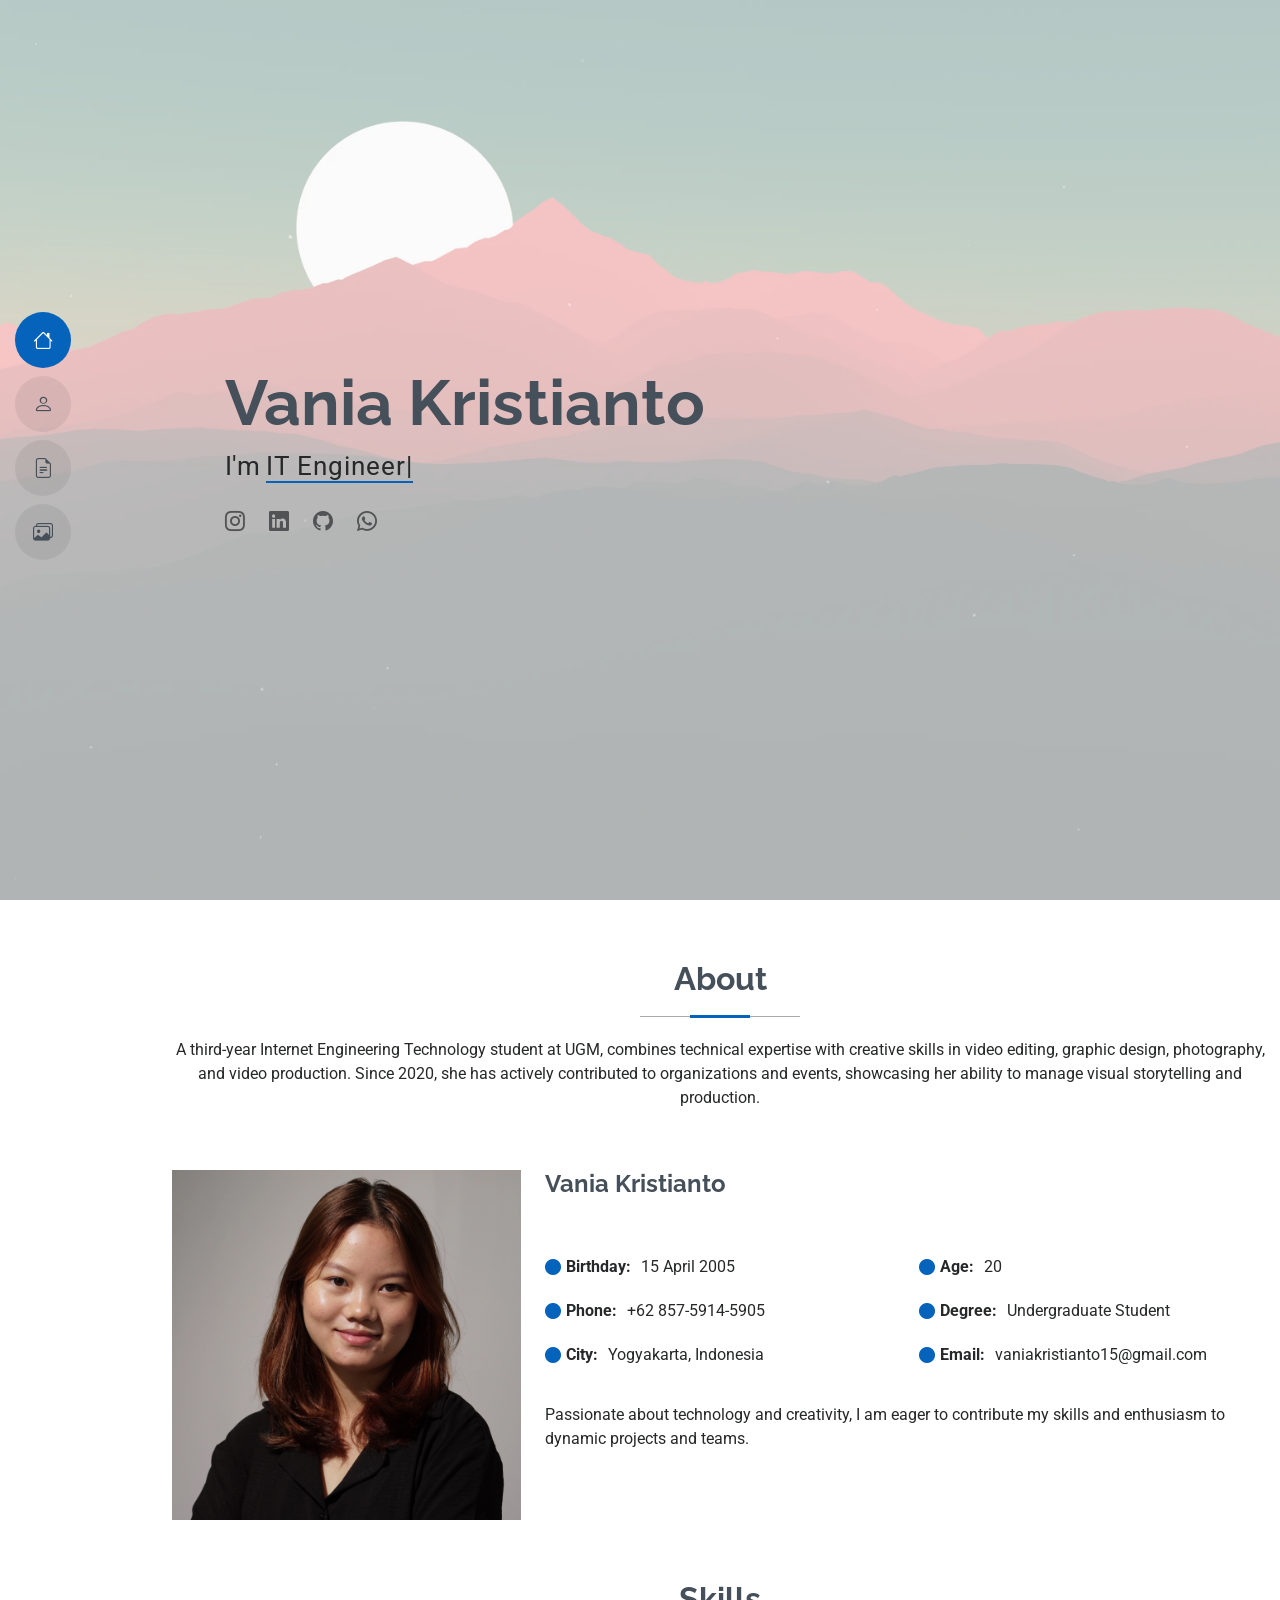
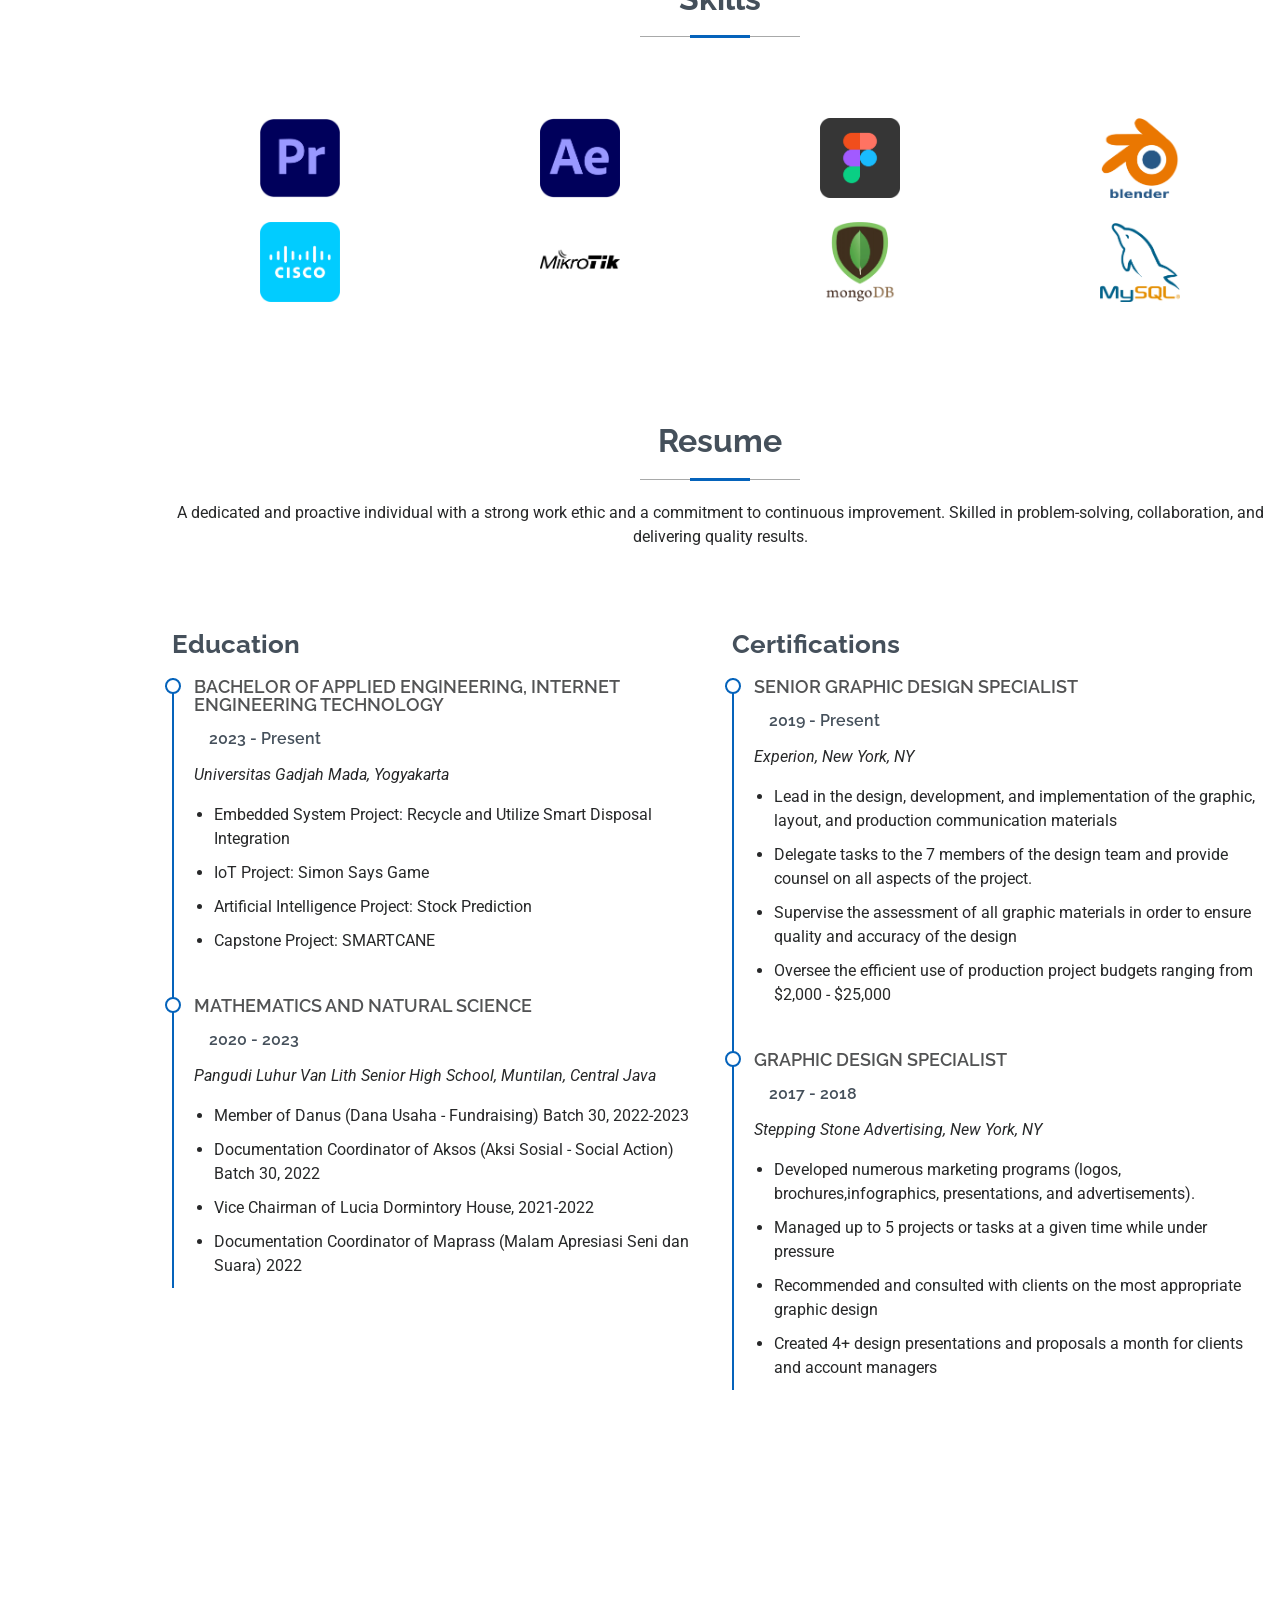
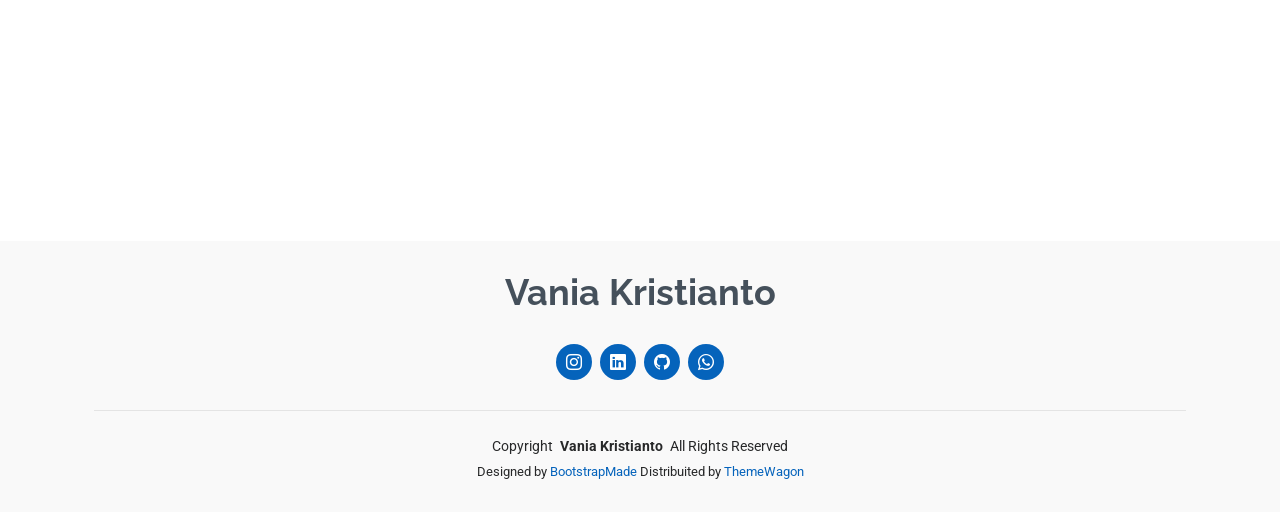
==== index.html @ f01c1a32 "Initialize commit" ====
<!DOCTYPE html>
<html lang="en">

<head>
  <meta charset="utf-8">
  <meta content="width=device-width, initial-scale=1.0" name="viewport">
  <title>Portfolio - Vania Kristianto</title>
  <meta content="" name="description">
  <meta content="" name="keywords">

  <!-- Favicons -->
  <link href="assets/img/favicon.png" rel="icon">
  <link href="assets/img/apple-touch-icon.png" rel="apple-touch-icon">

  <!-- Fonts -->
  <link href="https://fonts.googleapis.com" rel="preconnect">
  <link href="https://fonts.gstatic.com" rel="preconnect" crossorigin>
  <link href="https://fonts.googleapis.com/css2?family=Roboto:ital,wght@0,100;0,300;0,400;0,500;0,700;0,900;1,100;1,300;1,400;1,500;1,700;1,900&family=Poppins:ital,wght@0,100;0,200;0,300;0,400;0,500;0,600;0,700;0,800;0,900;1,100;1,200;1,300;1,400;1,500;1,600;1,700;1,800;1,900&family=Raleway:ital,wght@0,100;0,200;0,300;0,400;0,500;0,600;0,700;0,800;0,900;1,100;1,200;1,300;1,400;1,500;1,600;1,700;1,800;1,900&display=swap" rel="stylesheet">

  <!-- Vendor CSS Files -->
  <link href="assets/vendor/bootstrap/css/bootstrap.min.css" rel="stylesheet">
  <link href="assets/vendor/bootstrap-icons/bootstrap-icons.css" rel="stylesheet">
  <link href="assets/vendor/aos/aos.css" rel="stylesheet">
  <link href="assets/vendor/glightbox/css/glightbox.min.css" rel="stylesheet">
  <link href="assets/vendor/swiper/swiper-bundle.min.css" rel="stylesheet">

  <!-- Main CSS File -->
  <link href="assets/css/main.css" rel="stylesheet">

  <!-- =======================================================
  * Template Name: MyResume
  * Template URL: https://bootstrapmade.com/free-html-bootstrap-template-my-resume/
  * Updated: Jun 29 2024 with Bootstrap v5.3.3
  * Author: BootstrapMade.com
  * License: https://bootstrapmade.com/license/
  ======================================================== -->
</head>

<body class="index-page">

  <header id="header" class="header d-flex flex-column justify-content-center">

    <i class="header-toggle d-xl-none bi bi-list"></i>

    <nav id="navmenu" class="navmenu">
      <ul>
        <li><a href="#hero" class="active"><i class="bi bi-house navicon"></i><span>Home</span></a></li>
        <li><a href="#about"><i class="bi bi-person navicon"></i><span>About</span></a></li>
        <li><a href="#resume"><i class="bi bi-file-earmark-text navicon"></i><span>Resume</span></a></li>
        <li><a href="#portfolio"><i class="bi bi-images navicon"></i><span>Portfolio</span></a></li>
        <!-- <li><a href="#services"><i class="bi bi-hdd-stack navicon"></i><span>Services</span></a></li>
        <li><a href="#contact"><i class="bi bi-envelope navicon"></i><span>Contact</span></a></li> -->
      </ul>
    </nav>

  </header>

  <main class="main">

    <!-- Hero Section -->
    <section id="hero" class="hero section light-background">

      <img src="assets/img/bg.webp" alt="">

      <div class="container" data-aos="zoom-out">
        <div class="row justify-content-center">
          <div class="col-lg-9">
            <h2>Vania Kristianto</h2>
            <p>I'm <span class="typed" data-typed-items="IT Engineer, Undergraduate Student, Network Engineer, Video Editor">IT Engineer</span><span class="typed-cursor typed-cursor--blink" aria-hidden="true"></span></p>
            <div class="social-links">
              <!-- <a href="#"><i class="bi bi-twitter-x"></i></a>
              <a href="#"><i class="bi bi-facebook"></i></a> -->
              <a href="https://www.instagram.com/therevaniaa" target="_blank"><i class="bi bi-instagram"></i></a>
              <a href="https://www.linkedin.com/in/vaniakristianto" target="_blank"><i class="bi bi-linkedin"></i></a>
              <a href="https://github.com/vaniakristianto" target="_blank"><i class="bi bi-github"></i></a>
              <a href="https://wa.me/6285759145905" target="_blank"><i class="bi bi-whatsapp"></i></a>
            </div>
          </div>
        </div>
      </div>

    </section><!-- /Hero Section -->

    <!-- About Section -->
    <section id="about" class="about section">

      <!-- Section Title -->
      <div class="container section-title" data-aos="fade-up">
        <h2>About</h2>
        <p>A third-year Internet Engineering Technology student at UGM,
          combines technical expertise with creative skills in video editing, graphic design, photography, and video production. 
          Since 2020, she has actively contributed to organizations and events, 
          showcasing her ability to manage visual storytelling and production.</p>
      </div><!-- End Section Title -->

      <div class="container" data-aos="fade-up" data-aos-delay="100">

        <div class="row gy-4 justify-content-center">
          <div class="col-lg-4">
            <img src="assets/img/Vania Profile.webp" class="img-fluid" alt="">
          </div>
          <div class="col-lg-8 content">
            <h2>Vania Kristianto</h2>
            <p class="fst-italic py-3">
              
            </p>
            <div class="row">
              <div class="col-lg-6">
                <ul>
                  <li><i class="bi bi-circle-fill"></i> <strong>Birthday:</strong> <span>15 April 2005</span></li>
                  <!-- <li><i class="bi bi-circle-fill"></i> <strong>Website:</strong> <span>www.example.com</span></li> -->
                  <li><i class="bi bi-circle-fill"></i> <strong>Phone:</strong> <span>+62 857-5914-5905</span></li>
                  <li><i class="bi bi-circle-fill"></i> <strong>City:</strong> <span>Yogyakarta, Indonesia</span></li>
                </ul>
              </div>
              <div class="col-lg-6">
                <ul>
                  <li><i class="bi bi-circle-fill"></i> <strong>Age:</strong> <span>20</span></li>
                  <li><i class="bi bi-circle-fill"></i> <strong>Degree:</strong> <span>Undergraduate Student</span></li>
                  <li><i class="bi bi-circle-fill"></i> <strong>Email:</strong> <span>vaniakristianto15@gmail.com</span></li>
                  <!-- <li><i class="bi bi-circle-fill"></i> <strong>Freelance:</strong> <span>Available</span></li> -->
                </ul>
              </div>
            </div>
            <p class="py-3">
              Passionate about technology and creativity, I am eager to contribute my skills and enthusiasm to dynamic projects and teams.
            </p>
          </div>
        </div>

      </div>

    
    <!-- Skills Section -->
    <section id="skills" class="skills section">

      <!-- Section Title -->
      <div class="container section-title" data-aos="fade-up">
        <h2>Skills</h2>
        <p> </p>
      </div><!-- End Section Title -->

      <div class="container" data-aos="fade-up" data-aos-delay="100">
        <div class="row gy-4 justify-content-center">
          <div class="col-lg-3 col-md-4 col-sm-6 text-center">
            <img src="assets/img/skills/Premiere Pro.webp" alt="Adobe Premiere Pro" class="img-fluid skill-logo" style="max-width: 80px;">
          </div>
          <div class="col-lg-3 col-md-4 col-sm-6 text-center">
            <img src="assets/img/skills/After Effects.webp" alt="After Effects" class="img-fluid skill-logo" style="max-width: 80px;">
          </div>
          <div class="col-lg-3 col-md-4 col-sm-6 text-center">
            <img src="assets/img/skills/Figma.webp" alt="Figma" class="img-fluid skill-logo" style="max-width: 80px;">
          </div>
          <div class="col-lg-3 col-md-4 col-sm-6 text-center">
            <img src="assets/img/skills/Blender.webp" alt="Blender" class="img-fluid skill-logo" style="max-width: 80px;">
          </div>
          <div class="col-lg-3 col-md-4 col-sm-6 text-center">
            <img src="assets/img/skills/Cisco.webp" alt="Cisco Networking" class="img-fluid skill-logo" style="max-width: 80px;">
          </div>
          <div class="col-lg-3 col-md-4 col-sm-6 text-center">
            <img src="assets/img/skills/Mikrotik.webp" alt="MikroTik" class="img-fluid skill-logo" style="max-width: 80px;">
          </div>
          <div class="col-lg-3 col-md-4 col-sm-6 text-center">
            <img src="assets/img/skills/MongoDB.webp" alt="MongoDB" class="img-fluid skill-logo" style="max-width: 80px;">
          </div>
          <div class="col-lg-3 col-md-4 col-sm-6 text-center">
            <img src="assets/img/skills/MySQL.webp" alt="MySQL" class="img-fluid skill-logo" style="max-width: 80px;">
          </div>
      </div>

    </section><!-- /Skills Section -->



    <!-- Resume Section -->
    <section id="resume" class="resume section">

      <!-- Section Title -->
      <div class="container section-title" data-aos="fade-up">
        <h2>Resume</h2>
        <p>A dedicated and proactive individual with a strong work ethic and a commitment to continuous improvement. 
          Skilled in problem-solving, collaboration, and delivering quality results.</p>
      </div><!-- End Section Title -->

      <div class="container">

        <div class="row">

          <div class="col-lg-6" data-aos="fade-up" data-aos-delay="100">
            
            <h3 class="resume-title">Education</h3>
            <div class="resume-item">
              <h4>Bachelor of Applied Engineering, Internet Engineering Technology</h4>
              <h5>2023 - Present</h5>
              <p><em>Universitas Gadjah Mada, Yogyakarta</em></p>
              <ul>
                <li>Embedded System Project: Recycle and Utilize Smart Disposal Integration</li>
                <li>IoT Project: Simon Says Game</li>
                <li>Artificial Intelligence Project: Stock Prediction</li>
                <li>Capstone Project: SMARTCANE</li>
              </ul>
            </div><!-- Edn Resume Item -->

            <div class="resume-item">
              <h4>Mathematics and Natural Science</h4>
              <h5>2020 - 2023</h5>
              <p><em>Pangudi Luhur Van Lith Senior High School, Muntilan, Central Java</em></p>
              <ul>
                <li>Member of Danus (Dana Usaha - Fundraising) Batch 30, 2022-2023</li>
                <li>Documentation Coordinator of Aksos (Aksi Sosial - Social Action) Batch 30, 2022</li>
                <li>Vice Chairman of Lucia Dormintory House, 2021-2022</li>
                <li>Documentation Coordinator of Maprass (Malam Apresiasi Seni dan Suara) 2022</li>
              </ul>
            </div><!-- End Resume Item -->

          </div>

          <div class="col-lg-6" data-aos="fade-up" data-aos-delay="200">
            <h3 class="resume-title">Certifications</h3>
            <div class="resume-item">
              <h4>Senior graphic design specialist</h4>
              <h5>2019 - Present</h5>
              <p><em>Experion, New York, NY </em></p>
              <ul>
                <li>Lead in the design, development, and implementation of the graphic, layout, and production communication materials</li>
                <li>Delegate tasks to the 7 members of the design team and provide counsel on all aspects of the project. </li>
                <li>Supervise the assessment of all graphic materials in order to ensure quality and accuracy of the design</li>
                <li>Oversee the efficient use of production project budgets ranging from $2,000 - $25,000</li>
              </ul>
            </div><!-- Edn Resume Item -->

            <div class="resume-item">
              <h4>Graphic design specialist</h4>
              <h5>2017 - 2018</h5>
              <p><em>Stepping Stone Advertising, New York, NY</em></p>
              <ul>
                <li>Developed numerous marketing programs (logos, brochures,infographics, presentations, and advertisements).</li>
                <li>Managed up to 5 projects or tasks at a given time while under pressure</li>
                <li>Recommended and consulted with clients on the most appropriate graphic design</li>
                <li>Created 4+ design presentations and proposals a month for clients and account managers</li>
              </ul>
            </div><!-- Edn Resume Item -->

          </div>

        </div>

      </div>

    </section><!-- /Resume Section -->

    <!-- Portfolio Section -->
    <section id="portfolio" class="portfolio section">

      <!-- Section Title -->
      <div class="container section-title" data-aos="fade-up">
        <h2>Portfolio</h2>
        <p></p>
      </div><!-- End Section Title -->

      <div class="container">

        <div class="isotope-layout" data-default-filter="*" data-layout="masonry" data-sort="original-order">

          <ul class="portfolio-filters isotope-filters" data-aos="fade-up" data-aos-delay="100">
            <li data-filter="*" class="filter-active">All</li>
            <li data-filter=".filter-it">IT Project</li>
            <li data-filter=".filter-video">Video Editing</li>
            <li data-filter=".filter-motion">Motion Graphics</li>
          </ul><!-- End Portfolio Filters -->

          <div class="row gy-4 isotope-container" data-aos="fade-up" data-aos-delay="200">

            <div class="col-lg-4 col-md-6 portfolio-item isotope-item filter-it">
              <img src="assets/img/portfolio/it/Poster Sisnam Kelompok 3.webp" class="img-fluid" alt="">
              <div class="portfolio-info">
                <h4>Recycle and Utilize Smart Disposal Integration</h4>
                <p>Embedded System Project</p>
                <a href="assets/img/portfolio/Poster Sisnam Kelompok 3.webp" title="Recycle and Utilize Smart Disposal Integration" data-gallery="portfolio-gallery-it" class="glightbox preview-link"><i class="bi bi-zoom-in"></i></a>
                <a href="portfolio-details.html" title="More Details" class="details-link"><i class="bi bi-link-45deg"></i></a>
              </div>
            </div><!-- End Portfolio Item -->

            <div class="col-lg-4 col-md-6 portfolio-item isotope-item filter-video">
              <img src="assets/img/portfolio/video/Afmov Gelex.webp" class="img-fluid" alt="">
              <div class="portfolio-info">
                <h4>After Movie Gelex 2025</h4>
                <p>Documentary video, click link for full version</p>
                <a href="https://youtu.be/k367OiTVrsI"
                   class="glightbox preview-link"
                   data-gallery="portfolio-gallery-video"
                   data-glightbox="title: After Movie Gelex 2025">
                  <i class="bi bi-zoom-in"></i></a>
                <a href="https://youtu.be/k367OiTVrsI" target="_blank" title="Full version" class="details-link"><i class="bi bi-link-45deg"></i></a>
              </div>
            </div><!-- End Portfolio Item -->

            <div class="col-lg-4 col-md-6 portfolio-item isotope-item filter-motion">
              <img src="assets/img/portfolio/motion/Crew Netcomp.png" class="img-fluid" alt="">
              <div class="portfolio-info">
                <h4>Crew Release Netcomp 3.0</h4>
                <p>Motion Graphics</p>
                <a href="https://www.instagram.com/reel/DAkzebWyGf6/embed"
                   class="glightbox preview-link"
                   data-glightbox="type: external; width: 500px; height: 80vh;"
                   data-gallery="portfolio-gallery-motion"
                   title="Crew Release Netcomp 3.0">
                   <i class="bi bi-zoom-in"></i>
                </a>
                <a href="https://www.instagram.com/p/DAkzebWyGf6/?utm_source=ig_web_copy_link&igsh=MzRlODBiNWFlZA==" target="_blank" title="More Details" class="details-link"><i class="bi bi-link-45deg"></i></a>
              </div>
            </div><!-- End Portfolio Item -->

            <div class="col-lg-4 col-md-6 portfolio-item isotope-item filter-it">
              <img src="assets/img/portfolio/it/Poster IoT Kelompok 3.webp" class="img-fluid" alt="">
              <div class="portfolio-info">
                <h4>Simon Says Game</h4>
                <p>IoT Project</p>
                <a href="assets/img/portfolio/Poster IoT Kelompok 3.webp" title="Simon Says Game" data-gallery="portfolio-gallery-it" class="glightbox preview-link"><i class="bi bi-zoom-in"></i></a>
                <a href="portfolio-details.html" title="More Details" class="details-link"><i class="bi bi-link-45deg"></i></a>
              </div>
            </div><!-- End Portfolio Item -->

            <div class="col-lg-4 col-md-6 portfolio-item isotope-item filter-video">
              <img src="assets/img/portfolio/video/Afmov Misyu.webp" class="img-fluid" alt="">
              <div class="portfolio-info">
                <h4>After Movie Misa Syukur 2024</h4>
                <p>Documentary video, click link for full version</p>
                <a href="https://www.instagram.com/p/DDO5TxNskxI/embed"
                   title="After Movie Misa Syukur 2024"
                   data-glightbox="type: external; width: 500px; height: 90vh;"
                   data-gallery="portfolio-gallery-video"
                   class="glightbox preview-link">
                   <i class="bi bi-zoom-in"></i></a>
                <a href="https://www.instagram.com/reel/DDO5TxNskxI/?utm_source=ig_web_copy_link&igsh=MzRlODBiNWFlZA==" target="_blank" title="Full version" class="details-link"><i class="bi bi-link-45deg"></i></a>
              </div>
            </div><!-- End Portfolio Item -->

            <div class="col-lg-4 col-md-6 portfolio-item isotope-item filter-motion">
              <img src="assets/img/portfolio/motion/Crew GAMAVO.png" class="img-fluid" alt="">
              <div class="portfolio-info">
                <h4>Crew Release GAMAVO 2024</h4>
                <p>Motion Graphics</p>
                <a href="https://www.instagram.com/p/DB_TvZPTgJd/embed"
                   class="glightbox preview-link"
                   data-glightbox="type: external; width: 500px; height: 80vh;"
                   data-gallery="portfolio-gallery-motion"
                   title="Crew Release GAMAVO 2024">
                   <i class="bi bi-zoom-in"></i>
                </a>
                <a href="https://www.instagram.com/p/DB_TvZPTgJd/?utm_source=ig_web_copy_link&igsh=MzRlODBiNWFlZA==" target="_blank" title="More Details" class="details-link"><i class="bi bi-link-45deg"></i></a>
              </div>
            </div><!-- End Portfolio Item -->

            <div class="col-lg-4 col-md-6 portfolio-item isotope-item filter-it">
              <img src="assets/img/portfolio/it/StockPred 1.png" class="img-fluid" alt="">
              <div class="portfolio-info">
                <h4>Stock Prediction</h4>
                <p>Artificial Intelligence Project</p>
                <a href="assets/img/portfolio/it/StockPred 2.png" title="Stock Prediction" data-gallery="portfolio-gallery-it" class="glightbox preview-link"><i class="bi bi-zoom-in"></i></a>
                <a href="https://github.com/dihannahdi/finalproject_ai" title="More Details" class="details-link"><i class="bi bi-link-45deg"></i></a>
              </div>
            </div><!-- End Portfolio Item -->

            <div class="col-lg-4 col-md-6 portfolio-item isotope-item filter-video">
              <img src="assets/img/portfolio/video/Afmov GBC.webp" class="img-fluid" alt="">
              <div class="portfolio-info">
                <h4>After Movie GBC 2025</h4>
                <p>Documentary video</p>
                <a href="https://www.instagram.com/reel/DKvp21bgGjU/embed"
                   class="glightbox preview-link"
                   data-glightbox="type: external; width: 500px; height: 90vh;"
                   data-gallery="portfolio-gallery-video"
                   title="After Movie GBC 2025">
                   <i class="bi bi-zoom-in"></i>
                </a>
                <a href="https://www.instagram.com/reel/DKvp21bgGjU/" target="_blank" title="Full version" class="details-link"><i class="bi bi-link-45deg"></i></a>
              </div>
            </div><!-- End Portfolio Item -->

            <div class="col-lg-4 col-md-6 portfolio-item isotope-item filter-motion">
              <img src="assets/img/portfolio/motion/Logo Netcomp.webp" class="img-fluid" alt="">
              <div class="portfolio-info">
                <h4>Logo Release Netcomp 3.0</h4>
                <p>Motion Graphics</p>
                <a href="https://www.instagram.com/p/DAaKX1Iuz3T/embed"
                   class="glightbox preview-link"
                   data-glightbox="type: external; width: 500px; height: 90vh;"
                   data-gallery="portfolio-gallery-motion"
                   title="Logo Release Netcomp 3.0">
                   <i class="bi bi-zoom-in"></i>
                </a>
                <a href="https://www.instagram.com/p/DAaKX1Iuz3T/" target="_blank" title="More Details" class="details-link"><i class="bi bi-link-45deg"></i></a>
              </div>
            </div><!-- End Portfolio Item -->

            <div class="col-lg-4 col-md-6 portfolio-item isotope-item filter-it">
              <img src="assets/img/masonry-portfolio/masonry-portfolio-7.jpg" class="img-fluid" alt="">
              <div class="portfolio-info">
                <h4>SMARTCANE</h4>
                <p>Capstone Project</p>
                <a href="assets/img/masonry-portfolio/masonry-portfolio-7.jpg" title="SMARTCANE" data-gallery="portfolio-gallery-it" class="glightbox preview-link"><i class="bi bi-zoom-in"></i></a>
                <a href="portfolio-details.html" target="_blank" title="More Details" class="details-link"><i class="bi bi-link-45deg"></i></a>
              </div>
            </div><!-- End Portfolio Item -->

            <div class="col-lg-4 col-md-6 portfolio-item isotope-item filter-video">
              <img src="assets/img/portfolio/video/Afmov Permad.webp" class="img-fluid" alt="">
              <div class="portfolio-info">
                <h4>After Movie Permadani 2024</h4>
                <p>Documentary video, click link for full version</p>
                <a href="https://youtu.be/zQzFZHTlJn8"
                   class="glightbox preview-link"
                   data-gallery="portfolio-gallery-video"
                   data-glightbox="title: After Movie Permadani 2024">
                  <i class="bi bi-zoom-in"></i></a>
                <a href="https://youtu.be/zQzFZHTlJn8" target="_blank" title="Full version" class="details-link"><i class="bi bi-link-45deg"></i></a>
              </div>
            </div><!-- End Portfolio Item -->

            <div class="col-lg-4 col-md-6 portfolio-item isotope-item filter-motion">
              <img src="assets/img/portfolio/motion/Crew GBC.png" class="img-fluid" alt="">
              <div class="portfolio-info">
                <h4>Crew Release GBC 2025</h4>
                <p>Motion Graphics</p>
                <a href="https://www.instagram.com/p/DH_EoARTyBy/embed"
                   class="glightbox preview-link"
                   data-glightbox="type: external; width: 500px; height: 80vh;"
                   data-gallery="portfolio-gallery-motion"
                   title="Crew Release GBC 2025">
                   <i class="bi bi-zoom-in"></i>
                </a>
                <a href="https://www.instagram.com/p/DH_EoARTyBy/" target="_blank" title="More Details" class="details-link"><i class="bi bi-link-45deg"></i></a>
              </div>
            </div><!-- End Portfolio Item -->
            

          </div><!-- End Portfolio Container -->

        </div>

      </div>

    </section><!-- /Portfolio Section -->

    <!-- Services Section -->
    <section id="services" class="services section">

    <!-- Contact Section -->
    <section id="contact" class="contact section">

      <!-- Section Title -->
      <div class="container section-title" data-aos="fade-up">
        <h2>Contact</h2>
        <p>Please feel free to reach out to me by WhatsApp or Email.</p>
      </div><!-- End Section Title -->

      <div class="container" data-aos="fade" data-aos-delay="100">

        <div class="row">
          <div class="col-12 text-center" data-aos="fade-up" data-aos-delay="200">
            <a href="https://wa.me/6285759145905" target="_blank" class="btn btn-success d-inline-block">Chat me</a>
            <a href="mailto:vaniakristianto15@gmail.com" class="btn btn-primary d-inline-block ms-3">Email me</a>
          </div>
        </div>

      </div>

    </section><!-- /Contact Section -->

  </main>

  <footer id="footer" class="footer position-relative light-background">
    <div class="container">
      <h3 class="sitename">Vania Kristianto</h3>
      <p></p>
      <div class="social-links d-flex justify-content-center">
        <a href="https://www.instagram.com/therevaniaa" target="_blank"><i class="bi bi-instagram"></i></a>
        <a href="https://www.linkedin.com/in/vaniakristianto" target="_blank"><i class="bi bi-linkedin"></i></a>
        <a href="https://github.com/vaniakristianto" target="_blank"><i class="bi bi-github"></i></a>
        <a href="https://wa.me/6285759145905" target="_blank"><i class="bi bi-whatsapp"></i></a>
      </div>
      <div class="container">
        <div class="copyright">
          <span>Copyright</span> <strong class="px-1 sitename">Vania Kristianto</strong> <span>All Rights Reserved</span>
        </div>
        <div class="credits">
          <!-- All the links in the footer should remain intact. -->
          <!-- You can delete the links only if you've purchased the pro version. -->
          <!-- Licensing information: https://bootstrapmade.com/license/ -->
          <!-- Purchase the pro version with working PHP/AJAX contact form: [buy-url] -->
          Designed by <a href="https://bootstrapmade.com/">BootstrapMade</a> Distribuited by <a href="https://themewagon.com">ThemeWagon</a>
        </div>
      </div>
    </div>
  </footer>

  <!-- Scroll Top -->
  <a href="#" id="scroll-top" class="scroll-top d-flex align-items-center justify-content-center"><i class="bi bi-arrow-up-short"></i></a>

  <!-- Preloader -->
  <div id="preloader"></div>

  <!-- Vendor JS Files -->
  <script src="assets/vendor/bootstrap/js/bootstrap.bundle.min.js"></script>
  <script src="assets/vendor/php-email-form/validate.js"></script>
  <script src="assets/vendor/aos/aos.js"></script>
  <script src="assets/vendor/typed.js/typed.umd.js"></script>
  <script src="assets/vendor/purecounter/purecounter_vanilla.js"></script>
  <script src="assets/vendor/waypoints/noframework.waypoints.js"></script>
  <script src="assets/vendor/glightbox/js/glightbox.min.js"></script>
  <script src="assets/vendor/imagesloaded/imagesloaded.pkgd.min.js"></script>
  <script src="assets/vendor/isotope-layout/isotope.pkgd.min.js"></script>
  <script src="assets/vendor/swiper/swiper-bundle.min.js"></script>

  <!-- Main JS File -->
  <script src="assets/js/main.js"></script>

</body>

</html>
---- assets/css/main.css ----
/**
* Template Name: MyResume
* Template URL: https://bootstrapmade.com/free-html-bootstrap-template-my-resume/
* Updated: Jun 29 2024 with Bootstrap v5.3.3
* Author: BootstrapMade.com
* License: https://bootstrapmade.com/license/
*/

/*--------------------------------------------------------------
# Font & Color Variables
# Help: https://bootstrapmade.com/color-system/
--------------------------------------------------------------*/
/* Fonts */
:root {
  --default-font: "Roboto",  system-ui, -apple-system, "Segoe UI", Roboto, "Helvetica Neue", Arial, "Noto Sans", "Liberation Sans", sans-serif, "Apple Color Emoji", "Segoe UI Emoji", "Segoe UI Symbol", "Noto Color Emoji";
  --heading-font: "Raleway",  sans-serif;
  --nav-font: "Poppins",  sans-serif;
}

/* Global Colors - The following color variables are used throughout the website. Updating them here will change the color scheme of the entire website */
:root { 
  --background-color: #ffffff; /* Background color for the entire website, including individual sections */
  --default-color: #272829; /* Default color used for the majority of the text content across the entire website */
  --heading-color: #45505b; /* Color for headings, subheadings and title throughout the website */
  --accent-color: #0563bb; /* Accent color that represents your brand on the website. It's used for buttons, links, and other elements that need to stand out */
  --surface-color: #ffffff; /* The surface color is used as a background of boxed elements within sections, such as cards, icon boxes, or other elements that require a visual separation from the global background. */
  --contrast-color: #ffffff; /* Contrast color for text, ensuring readability against backgrounds of accent, heading, or default colors. */
}

/* Nav Menu Colors - The following color variables are used specifically for the navigation menu. They are separate from the global colors to allow for more customization options */
:root {
  --nav-color: #45505b;  /* The default color of the main navmenu links */
  --nav-hover-color: #0563bb; /* Applied to main navmenu links when they are hovered over or active */
  --nav-mobile-background-color: #ffffff; /* Used as the background color for mobile navigation menu */
  --nav-dropdown-background-color: #ffffff; /* Used as the background color for dropdown items that appear when hovering over primary navigation items */
  --nav-dropdown-color: #212529; /* Used for navigation links of the dropdown items in the navigation menu. */
  --nav-dropdown-hover-color: #0563bb; /* Similar to --nav-hover-color, this color is applied to dropdown navigation links when they are hovered over. */
}

/* Color Presets - These classes override global colors when applied to any section or element, providing reuse of the sam color scheme. */

.light-background {
  --background-color: #f9f9f9;
  --surface-color: #ffffff;
}

.dark-background {
  --background-color: #060606;
  --default-color: #ffffff;
  --heading-color: #ffffff;
  --surface-color: #252525;
  --contrast-color: #ffffff;
}

/* Smooth scroll */
:root {
  scroll-behavior: smooth;
}

/*--------------------------------------------------------------
# General Styling & Shared Classes
--------------------------------------------------------------*/
body {
  color: var(--default-color);
  background-color: var(--background-color);
  font-family: var(--default-font);
}

a {
  color: var(--accent-color);
  text-decoration: none;
  transition: 0.3s;
}

a:hover {
  color: color-mix(in srgb, var(--accent-color), transparent 25%);
  text-decoration: none;
}

h1,
h2,
h3,
h4,
h5,
h6 {
  color: var(--heading-color);
  font-family: var(--heading-font);
}

/* PHP Email Form Messages
------------------------------*/
.php-email-form .error-message {
  display: none;
  background: #df1529;
  color: #ffffff;
  text-align: left;
  padding: 15px;
  margin-bottom: 24px;
  font-weight: 600;
}

.php-email-form .sent-message {
  display: none;
  color: #ffffff;
  background: #059652;
  text-align: center;
  padding: 15px;
  margin-bottom: 24px;
  font-weight: 600;
}

.php-email-form .loading {
  display: none;
  background: var(--surface-color);
  text-align: center;
  padding: 15px;
  margin-bottom: 24px;
}

.php-email-form .loading:before {
  content: "";
  display: inline-block;
  border-radius: 50%;
  width: 24px;
  height: 24px;
  margin: 0 10px -6px 0;
  border: 3px solid var(--accent-color);
  border-top-color: var(--surface-color);
  animation: php-email-form-loading 1s linear infinite;
}

@keyframes php-email-form-loading {
  0% {
    transform: rotate(0deg);
  }

  100% {
    transform: rotate(360deg);
  }
}

/*--------------------------------------------------------------
# Global Header
--------------------------------------------------------------*/
.header {
  color: var(--default-color);
  position: fixed;
  top: 0;
  left: 0;
  bottom: 0;
  padding: 0 15px;
  transition: all ease-in-out 0.3s;
  overflow-y: auto;
  z-index: 997;
  min-width: 200px;
}

@media (max-width: 1199px) {
  .header {
    background-color: var(--background-color);
    border-right: 1px solid color-mix(in srgb, var(--default-color), transparent 90%);
    width: 300px;
    left: -100%;
  }
}

@media (min-width: 1200px) and (max-width: 1600px) {
  .header~main {
    margin-left: 160px;
  }

  .header~main .hero {
    margin-left: -160px;
    width: 100vw;
  }
}

.header.header-show {
  left: 0;
}

.header .header-toggle {
  color: var(--contrast-color);
  background-color: var(--accent-color);
  font-size: 22px;
  display: flex;
  align-items: center;
  justify-content: center;
  width: 40px;
  height: 40px;
  border-radius: 50%;
  cursor: pointer;
  position: fixed;
  top: 15px;
  right: 15px;
  z-index: 9999;
  transition: background-color 0.3s;
}

.header .header-toggle:hover {
  color: var(--contrast-color);
  background-color: color-mix(in srgb, var(--accent-color) 90%, white 15%);
}

/*--------------------------------------------------------------
# Navigation Menu
--------------------------------------------------------------*/
.navmenu {
  padding: 0;
  z-index: 9997;
}

.navmenu ul {
  list-style: none;
  padding: 0 0 20px 0;
  margin: 0;
  width: 140px;
}

.navmenu a,
.navmenu a:focus {
  color: var(--nav-color);
  font-family: var(--nav-font);
  display: flex;
  align-items: center;
  padding: 10px 18px;
  margin-bottom: 8px;
  font-size: 15px;
  border-radius: 50px;
  background: color-mix(in srgb, var(--default-color), transparent 92%);
  height: 56px;
  width: 100%;
  overflow: hidden;
  transition: 0.3s;
}

.navmenu a i,
.navmenu a:focus i {
  font-size: 20px;
}

.navmenu a span,
.navmenu a:focus span {
  padding: 0 5px 0 7px;
}

@media (min-width: 992px) {

  .navmenu a,
  .navmenu a:focus {
    max-width: 56px;
  }

  .navmenu a span,
  .navmenu a:focus span {
    display: none;
  }
}

.navmenu a:hover,
.navmenu .active,
.navmenu .active:focus,
.navmenu li:hover>a {
  color: var(--contrast-color);
  background: var(--nav-hover-color);
}

.navmenu a:hover,
.navmenu li:hover>a {
  max-width: 100%;
  color: var(--contrast-color);
}

.navmenu a:hover span,
.navmenu li:hover>a span {
  display: block;
}

/*--------------------------------------------------------------
# Global Footer
--------------------------------------------------------------*/
.footer {
  color: var(--default-color);
  background-color: var(--background-color);
  font-size: 14px;
  text-align: center;
  padding: 30px 0;
  position: relative;
}

.footer h3 {
  font-size: 36px;
  font-weight: 700;
  position: relative;
  padding: 0;
  margin: 0 0 15px 0;
}

.footer p {
  font-size: 15;
  font-style: italic;
  padding: 0;
  margin: 0 0 30px 0;
}

.footer .social-links {
  margin: 0 0 30px 0;
}

.footer .social-links a {
  font-size: 16px;
  display: flex;
  align-items: center;
  justify-content: center;
  background: var(--accent-color);
  color: var(--contrast-color);
  line-height: 1;
  margin: 0 4px;
  border-radius: 50%;
  text-align: center;
  width: 36px;
  height: 36px;
  transition: 0.3s;
}

.footer .social-links a:hover {
  background: color-mix(in srgb, var(--accent-color), transparent 20%);
  text-decoration: none;
}

.footer .copyright {
  padding-top: 25px;
  border-top: 1px solid color-mix(in srgb, var(--default-color), transparent 90%);
}

.footer .credits {
  font-size: 13px;
  padding-top: 5px;
}

/*--------------------------------------------------------------
# Preloader
--------------------------------------------------------------*/
#preloader {
  position: fixed;
  inset: 0;
  z-index: 999999;
  overflow: hidden;
  background: var(--background-color);
  transition: all 0.6s ease-out;
}

#preloader:before {
  content: "";
  position: fixed;
  top: calc(50% - 30px);
  left: calc(50% - 30px);
  border: 6px solid #ffffff;
  border-color: var(--accent-color) transparent var(--accent-color) transparent;
  border-radius: 50%;
  width: 60px;
  height: 60px;
  animation: animate-preloader 1.5s linear infinite;
}

@keyframes animate-preloader {
  0% {
    transform: rotate(0deg);
  }

  100% {
    transform: rotate(360deg);
  }
}

/*--------------------------------------------------------------
# Scroll Top Button
--------------------------------------------------------------*/
.scroll-top {
  position: fixed;
  visibility: hidden;
  opacity: 0;
  right: 15px;
  bottom: -15px;
  z-index: 99999;
  background-color: var(--accent-color);
  width: 44px;
  height: 44px;
  border-radius: 50px;
  transition: all 0.4s;
}

.scroll-top i {
  font-size: 24px;
  color: var(--contrast-color);
  line-height: 0;
}

.scroll-top:hover {
  background-color: color-mix(in srgb, var(--accent-color), transparent 20%);
  color: var(--contrast-color);
}

.scroll-top.active {
  visibility: visible;
  opacity: 1;
  bottom: 15px;
}

/*--------------------------------------------------------------
# Disable aos animation delay on mobile devices
--------------------------------------------------------------*/
@media screen and (max-width: 768px) {
  [data-aos-delay] {
    transition-delay: 0 !important;
  }
}

/*--------------------------------------------------------------
# Global Page Titles & Breadcrumbs
--------------------------------------------------------------*/
.page-title {
  --background-color: color-mix(in srgb, var(--default-color), transparent 96%);
  color: var(--default-color);
  background-color: var(--background-color);
  padding: 20px 0;
  position: relative;
}

.page-title h1 {
  font-size: 28px;
  font-weight: 700;
  margin: 0;
}

.page-title .breadcrumbs ol {
  display: flex;
  flex-wrap: wrap;
  list-style: none;
  padding: 0 0 10px 0;
  margin: 0;
  font-size: 14px;
  font-weight: 400;
}

.page-title .breadcrumbs ol li+li {
  padding-left: 10px;
}

.page-title .breadcrumbs ol li+li::before {
  content: "/";
  display: inline-block;
  padding-right: 10px;
  color: color-mix(in srgb, var(--default-color), transparent 70%);
}

/*--------------------------------------------------------------
# Global Sections
--------------------------------------------------------------*/
section,
.section {
  color: var(--default-color);
  background-color: var(--background-color);
  padding: 60px 0;
  overflow: clip;
}

/*--------------------------------------------------------------
# Global Section Titles
--------------------------------------------------------------*/
.section-title {
  text-align: center;
  padding-bottom: 60px;
  position: relative;
}

.section-title h2 {
  font-size: 32px;
  font-weight: 700;
  margin-bottom: 20px;
  padding-bottom: 20px;
  position: relative;
}

.section-title h2:before {
  content: "";
  position: absolute;
  display: block;
  width: 160px;
  height: 1px;
  background: color-mix(in srgb, var(--default-color), transparent 60%);
  left: 0;
  right: 0;
  bottom: 1px;
  margin: auto;
}

.section-title h2::after {
  content: "";
  position: absolute;
  display: block;
  width: 60px;
  height: 3px;
  background: var(--accent-color);
  left: 0;
  right: 0;
  bottom: 0;
  margin: auto;
}

.section-title p {
  margin-bottom: 0;
}

/*--------------------------------------------------------------
# Hero Section
--------------------------------------------------------------*/
.hero {
  width: 100%;
  min-height: 100vh;
  position: relative;
  padding: 80px 0;
  display: flex;
  align-items: center;
  justify-content: center;
}

.hero img {
  position: absolute;
  inset: 0;
  display: block;
  width: 100%;
  height: 100%;
  object-fit: cover;
  z-index: 1;
}

.hero:before {
  content: "";
  background: color-mix(in srgb, var(--background-color), transparent 30%);
  position: absolute;
  inset: 0;
  z-index: 2;
}

.hero .container {
  position: relative;
  z-index: 3;
}

.hero h2 {
  margin: 0;
  font-size: 64px;
  font-weight: 700;
}

.hero p {
  margin: 5px 0 0 0;
  font-size: 26px;
}

.hero p span {
  letter-spacing: 1px;
  border-bottom: 2px solid var(--accent-color);
}

.hero .social-links {
  margin-top: 25px;
}

.hero .social-links a {
  font-size: 20px;
  display: inline-block;
  color: color-mix(in srgb, var(--default-color), transparent 30%);
  line-height: 1;
  margin-right: 20px;
  transition: 0.3s;
}

.hero .social-links a:hover {
  color: var(--accent-color);
}

@media (max-width: 768px) {
  .hero h2 {
    font-size: 32px;
  }

  .hero p {
    font-size: 20px;
  }
}

/*--------------------------------------------------------------
# About Section
--------------------------------------------------------------*/
.about .content h2 {
  font-weight: 700;
  font-size: 24px;
}

.about .content ul {
  list-style: none;
  padding: 0;
}

.about .content ul li {
  margin-bottom: 20px;
  display: flex;
  align-items: center;
}

.about .content ul strong {
  margin-right: 10px;
}

.about .content ul i {
  font-size: 16px;
  margin-right: 5px;
  color: var(--accent-color);
  line-height: 0;
}

/*--------------------------------------------------------------
# Stats Section
--------------------------------------------------------------*/
.stats i {
  background-color: var(--accent-color);
  color: var(--contrast-color);
  width: 54px;
  height: 54px;
  font-size: 24px;
  border-radius: 50px;
  display: inline-flex;
  align-items: center;
  justify-content: center;
  position: relative;
  z-index: 1;
}

.stats .stats-item {
  margin-top: 10px;
  width: 100%;
  position: relative;
  text-align: center;
  z-index: 0;
}

.stats .stats-item span {
  font-size: 36px;
  display: block;
  font-weight: 700;
  color: color-mix(in srgb, var(--default-color), transparent 20%);
}

.stats .stats-item p {
  padding: 0;
  margin: 0;
  color: color-mix(in srgb, var(--default-color), transparent 50%);
  font-size: 16px;
}

/*--------------------------------------------------------------
# Skills Section
--------------------------------------------------------------*/
.skills .progress {
  height: 60px;
  display: block;
  background: none;
  border-radius: 0;
}

.skills .progress .skill {
  color: var(--heading-color);
  padding: 0;
  margin: 0 0 6px 0;
  text-transform: uppercase;
  display: block;
  font-weight: 600;
  font-family: var(--heading-font);
}

.skills .progress .skill .val {
  float: right;
  font-style: normal;
}

.skills .progress-bar-wrap {
  background: color-mix(in srgb, var(--default-color), transparent 90%);
  height: 10px;
}

.skills .progress-bar {
  width: 1px;
  height: 10px;
  transition: 0.9s;
  background-color: var(--accent-color);
}

/*--------------------------------------------------------------
# Resume Section
--------------------------------------------------------------*/
.resume .resume-title {
  color: var(--heading-color);
  font-size: 26px;
  font-weight: 700;
  margin-top: 20px;
  margin-bottom: 20px;
}

.resume .resume-item {
  padding: 0 0 20px 20px;
  margin-top: -2px;
  border-left: 2px solid var(--accent-color);
  position: relative;
}

.resume .resume-item h4 {
  line-height: 18px;
  font-size: 18px;
  font-weight: 600;
  text-transform: uppercase;
  color: color-mix(in srgb, var(--default-color), transparent 20%);
  margin-bottom: 10px;
}

.resume .resume-item h5 {
  font-size: 16px;
  padding: 5px 15px;
  display: inline-block;
  font-weight: 600;
  margin-bottom: 10px;
}

.resume .resume-item ul {
  padding-left: 20px;
}

.resume .resume-item ul li {
  padding-bottom: 10px;
}

.resume .resume-item:last-child {
  padding-bottom: 0;
}

.resume .resume-item::before {
  content: "";
  position: absolute;
  width: 16px;
  height: 16px;
  border-radius: 50px;
  left: -9px;
  top: 0;
  background: var(--background-color);
  border: 2px solid var(--accent-color);
}

/*--------------------------------------------------------------
# Portfolio Section
--------------------------------------------------------------*/
.portfolio .portfolio-filters {
  padding: 0;
  margin: 0 auto 20px auto;
  list-style: none;
  text-align: center;
}

.portfolio .portfolio-filters li {
  cursor: pointer;
  display: inline-block;
  padding: 8px 20px 10px 20px;
  margin: 0;
  font-size: 15px;
  font-weight: 500;
  line-height: 1;
  margin-bottom: 5px;
  border-radius: 50px;
  transition: all 0.3s ease-in-out;
  font-family: var(--heading-font);
}

.portfolio .portfolio-filters li:hover,
.portfolio .portfolio-filters li.filter-active {
  color: var(--contrast-color);
  background-color: var(--accent-color);
}

.portfolio .portfolio-filters li:first-child {
  margin-left: 0;
}

.portfolio .portfolio-filters li:last-child {
  margin-right: 0;
}

@media (max-width: 575px) {
  .portfolio .portfolio-filters li {
    font-size: 14px;
    margin: 0 0 10px 0;
  }
}

.portfolio .portfolio-item {
  position: relative;
  overflow: hidden;
}

.portfolio .portfolio-item .portfolio-info {
  opacity: 0;
  position: absolute;
  left: 12px;
  right: 12px;
  bottom: -100%;
  z-index: 3;
  transition: all ease-in-out 0.5s;
  background: color-mix(in srgb, var(--background-color), transparent 10%);
  padding: 15px;
}

.portfolio .portfolio-item .portfolio-info h4 {
  font-size: 18px;
  font-weight: 600;
  padding-right: 50px;
}

.portfolio .portfolio-item .portfolio-info p {
  color: color-mix(in srgb, var(--default-color), transparent 30%);
  font-size: 14px;
  margin-bottom: 0;
  padding-right: 50px;
}

.portfolio .portfolio-item .portfolio-info .preview-link,
.portfolio .portfolio-item .portfolio-info .details-link {
  position: absolute;
  right: 50px;
  font-size: 24px;
  top: calc(50% - 14px);
  color: color-mix(in srgb, var(--default-color), transparent 30%);
  transition: 0.3s;
  line-height: 0;
}

.portfolio .portfolio-item .portfolio-info .preview-link:hover,
.portfolio .portfolio-item .portfolio-info .details-link:hover {
  color: var(--accent-color);
}

.portfolio .portfolio-item .portfolio-info .details-link {
  right: 14px;
  font-size: 28px;
}

.portfolio .portfolio-item:hover .portfolio-info {
  opacity: 1;
  bottom: 0;
}

/*--------------------------------------------------------------
# Services Section
--------------------------------------------------------------*/
.services .service-item {
  background-color: var(--surface-color);
  box-shadow: 0px 5px 90px 0px rgba(0, 0, 0, 0.1);
  height: 100%;
  padding: 60px 30px;
  text-align: center;
  transition: 0.3s;
  border-radius: 5px;
}

.services .service-item .icon {
  margin: 0 auto;
  width: 100px;
  height: 100px;
  display: flex;
  align-items: center;
  justify-content: center;
  transition: ease-in-out 0.3s;
  position: relative;
}

.services .service-item .icon i {
  font-size: 36px;
  transition: 0.5s;
  position: relative;
}

.services .service-item .icon svg {
  position: absolute;
  top: 0;
  left: 0;
}

.services .service-item .icon svg path {
  transition: 0.5s;
  fill: color-mix(in srgb, var(--default-color), transparent 95%);
}

.services .service-item h3 {
  font-weight: 700;
  margin: 10px 0 15px 0;
  font-size: 22px;
}

.services .service-item p {
  line-height: 24px;
  font-size: 14px;
  margin-bottom: 0;
}

.services .service-item:hover {
  box-shadow: 0px 5px 35px 0px rgba(0, 0, 0, 0.1);
}

.services .service-item.item-cyan i {
  color: #0dcaf0;
}

.services .service-item.item-cyan:hover .icon i {
  color: #fff;
}

.services .service-item.item-cyan:hover .icon path {
  fill: #0dcaf0;
}

.services .service-item.item-orange i {
  color: #fd7e14;
}

.services .service-item.item-orange:hover .icon i {
  color: #fff;
}

.services .service-item.item-orange:hover .icon path {
  fill: #fd7e14;
}

.services .service-item.item-teal i {
  color: #20c997;
}

.services .service-item.item-teal:hover .icon i {
  color: #fff;
}

.services .service-item.item-teal:hover .icon path {
  fill: #20c997;
}

.services .service-item.item-red i {
  color: #df1529;
}

.services .service-item.item-red:hover .icon i {
  color: #fff;
}

.services .service-item.item-red:hover .icon path {
  fill: #df1529;
}

.services .service-item.item-indigo i {
  color: #6610f2;
}

.services .service-item.item-indigo:hover .icon i {
  color: #fff;
}

.services .service-item.item-indigo:hover .icon path {
  fill: #6610f2;
}

.services .service-item.item-pink i {
  color: #f3268c;
}

.services .service-item.item-pink:hover .icon i {
  color: #fff;
}

.services .service-item.item-pink:hover .icon path {
  fill: #f3268c;
}

/*--------------------------------------------------------------
# Testimonials Section
--------------------------------------------------------------*/
.testimonials .testimonials-carousel,
.testimonials .testimonials-slider {
  overflow: hidden;
}

.testimonials .testimonial-item .testimonial-content {
  border-left: 3px solid var(--accent-color);
  padding-left: 30px;
}

.testimonials .testimonial-item .testimonial-img {
  border-radius: 50%;
  border: 4px solid var(--background-color);
  margin: 0 auto;
}

.testimonials .testimonial-item h3 {
  font-size: 20px;
  font-weight: bold;
  margin: 10px 0 5px 0;
}

.testimonials .testimonial-item h4 {
  font-size: 14px;
  color: color-mix(in srgb, var(--default-color), transparent 40%);
  margin: 0 0 10px 0;
}

.testimonials .testimonial-item .stars i {
  color: #ffc107;
  margin: 0 1px;
}

.testimonials .testimonial-item .quote-icon-left,
.testimonials .testimonial-item .quote-icon-right {
  color: color-mix(in srgb, var(--accent-color), transparent 50%);
  font-size: 26px;
  line-height: 0;
}

.testimonials .testimonial-item .quote-icon-left {
  display: inline-block;
  left: -5px;
  position: relative;
}

.testimonials .testimonial-item .quote-icon-right {
  display: inline-block;
  right: -5px;
  position: relative;
  top: 10px;
  transform: scale(-1, -1);
}

.testimonials .testimonial-item p {
  font-style: italic;
}

.testimonials .swiper-wrapper {
  height: auto;
}

.testimonials .swiper-pagination {
  margin-top: 30px;
  position: relative;
}

.testimonials .swiper-pagination .swiper-pagination-bullet {
  width: 12px;
  height: 12px;
  background-color: color-mix(in srgb, var(--default-color), transparent 85%);
  opacity: 1;
}

.testimonials .swiper-pagination .swiper-pagination-bullet-active {
  background-color: var(--accent-color);
}

/*--------------------------------------------------------------
# Contact Section
--------------------------------------------------------------*/
.contact .info-item+.info-item {
  margin-top: 40px;
}

.contact .info-item i {
  color: var(--accent-color);
  background: color-mix(in srgb, var(--accent-color), transparent 92%);
  font-size: 20px;
  width: 44px;
  height: 44px;
  display: flex;
  justify-content: center;
  align-items: center;
  border-radius: 50px;
  transition: all 0.3s ease-in-out;
  margin-right: 15px;
}

.contact .info-item h3 {
  padding: 0;
  font-size: 18px;
  font-weight: 700;
  margin-bottom: 5px;
}

.contact .info-item p {
  padding: 0;
  margin-bottom: 0;
  font-size: 14px;
}

.contact .info-item:hover i {
  background: var(--accent-color);
  color: var(--contrast-color);
}

.contact .php-email-form {
  height: 100%;
}

.contact .php-email-form input[type=text],
.contact .php-email-form input[type=email],
.contact .php-email-form textarea {
  font-size: 14px;
  padding: 10px 15px;
  box-shadow: none;
  border-radius: 0;
  color: var(--default-color);
  background-color: color-mix(in srgb, var(--background-color), transparent 50%);
  border-color: color-mix(in srgb, var(--default-color), transparent 80%);
}

.contact .php-email-form input[type=text]:focus,
.contact .php-email-form input[type=email]:focus,
.contact .php-email-form textarea:focus {
  border-color: var(--accent-color);
}

.contact .php-email-form input[type=text]::placeholder,
.contact .php-email-form input[type=email]::placeholder,
.contact .php-email-form textarea::placeholder {
  color: color-mix(in srgb, var(--default-color), transparent 70%);
}

.contact .php-email-form button[type=submit] {
  color: var(--contrast-color);
  background: var(--accent-color);
  border: 0;
  padding: 10px 30px;
  transition: 0.4s;
  border-radius: 50px;
}

.contact .php-email-form button[type=submit]:hover {
  background: color-mix(in srgb, var(--accent-color), transparent 25%);
}

/*--------------------------------------------------------------
# Portfolio Details Section
--------------------------------------------------------------*/
.portfolio-details .portfolio-details-slider img {
  width: 100%;
}

.portfolio-details .swiper-wrapper {
  height: auto;
}

.portfolio-details .swiper-button-prev,
.portfolio-details .swiper-button-next {
  width: 48px;
  height: 48px;
}

.portfolio-details .swiper-button-prev:after,
.portfolio-details .swiper-button-next:after {
  color: rgba(255, 255, 255, 0.8);
  background-color: rgba(0, 0, 0, 0.15);
  font-size: 24px;
  border-radius: 50%;
  width: 48px;
  height: 48px;
  display: flex;
  align-items: center;
  justify-content: center;
  transition: 0.3s;
}

.portfolio-details .swiper-button-prev:hover:after,
.portfolio-details .swiper-button-next:hover:after {
  background-color: rgba(0, 0, 0, 0.3);
}

@media (max-width: 575px) {

  .portfolio-details .swiper-button-prev,
  .portfolio-details .swiper-button-next {
    display: none;
  }
}

.portfolio-details .swiper-pagination {
  margin-top: 20px;
  position: relative;
}

.portfolio-details .swiper-pagination .swiper-pagination-bullet {
  width: 10px;
  height: 10px;
  background-color: color-mix(in srgb, var(--default-color), transparent 85%);
  opacity: 1;
}

.portfolio-details .swiper-pagination .swiper-pagination-bullet-active {
  background-color: var(--accent-color);
}

.portfolio-details .portfolio-info h3 {
  font-size: 22px;
  font-weight: 700;
  margin-bottom: 20px;
  padding-bottom: 20px;
  position: relative;
}

.portfolio-details .portfolio-info h3:after {
  content: "";
  position: absolute;
  display: block;
  width: 50px;
  height: 3px;
  background: var(--accent-color);
  left: 0;
  bottom: 0;
}

.portfolio-details .portfolio-info ul {
  list-style: none;
  padding: 0;
  font-size: 15px;
}

.portfolio-details .portfolio-info ul li {
  display: flex;
  flex-direction: column;
  padding-bottom: 15px;
}

.portfolio-details .portfolio-info ul strong {
  text-transform: uppercase;
  font-weight: 400;
  color: color-mix(in srgb, var(--default-color), transparent 50%);
  font-size: 14px;
}

.portfolio-details .portfolio-info .btn-visit {
  padding: 8px 40px;
  background: var(--accent-color);
  color: var(--contrast-color);
  border-radius: 50px;
  transition: 0.3s;
}

.portfolio-details .portfolio-info .btn-visit:hover {
  background: color-mix(in srgb, var(--accent-color), transparent 20%);
}

.portfolio-details .portfolio-description h2 {
  font-size: 26px;
  font-weight: 700;
  margin-bottom: 20px;
}

.portfolio-details .portfolio-description p {
  padding: 0;
}

.portfolio-details .portfolio-description .testimonial-item {
  padding: 30px 30px 0 30px;
  position: relative;
  background: color-mix(in srgb, var(--default-color), transparent 97%);
  margin-bottom: 50px;
}

.portfolio-details .portfolio-description .testimonial-item .testimonial-img {
  width: 90px;
  border-radius: 50px;
  border: 6px solid var(--background-color);
  float: left;
  margin: 0 10px 0 0;
}

.portfolio-details .portfolio-description .testimonial-item h3 {
  font-size: 18px;
  font-weight: bold;
  margin: 15px 0 5px 0;
  padding-top: 20px;
}

.portfolio-details .portfolio-description .testimonial-item h4 {
  font-size: 14px;
  color: #6c757d;
  margin: 0;
}

.portfolio-details .portfolio-description .testimonial-item .quote-icon-left,
.portfolio-details .portfolio-description .testimonial-item .quote-icon-right {
  color: color-mix(in srgb, var(--accent-color), transparent 50%);
  font-size: 26px;
  line-height: 0;
}

.portfolio-details .portfolio-description .testimonial-item .quote-icon-left {
  display: inline-block;
  left: -5px;
  position: relative;
}

.portfolio-details .portfolio-description .testimonial-item .quote-icon-right {
  display: inline-block;
  right: -5px;
  position: relative;
  top: 10px;
  transform: scale(-1, -1);
}

.portfolio-details .portfolio-description .testimonial-item p {
  font-style: italic;
  margin: 0 0 15px 0 0 0;
  padding: 0;
}

/*--------------------------------------------------------------
# Service Details Section
--------------------------------------------------------------*/
.service-details .service-box {
  padding: 20px;
  box-shadow: 0px 2px 20px rgba(0, 0, 0, 0.1);
}

.service-details .service-box+.service-box {
  margin-top: 30px;
}

.service-details .service-box h4 {
  font-size: 20px;
  font-weight: 700;
  border-bottom: 2px solid color-mix(in srgb, var(--default-color), transparent 92%);
  padding-bottom: 15px;
  margin-bottom: 15px;
}

.service-details .services-list a {
  color: color-mix(in srgb, var(--default-color), transparent 20%);
  background-color: color-mix(in srgb, var(--default-color), transparent 96%);
  display: flex;
  align-items: center;
  padding: 12px 15px;
  margin-top: 15px;
  transition: 0.3s;
}

.service-details .services-list a:first-child {
  margin-top: 0;
}

.service-details .services-list a i {
  font-size: 16px;
  margin-right: 8px;
  color: var(--accent-color);
}

.service-details .services-list a.active {
  color: var(--contrast-color);
  background-color: var(--accent-color);
}

.service-details .services-list a.active i {
  color: var(--contrast-color);
}

.service-details .services-list a:hover {
  background-color: color-mix(in srgb, var(--accent-color), transparent 95%);
  color: var(--accent-color);
}

.service-details .download-catalog a {
  color: var(--default-color);
  display: flex;
  align-items: center;
  padding: 10px 0;
  transition: 0.3s;
  border-top: 1px solid color-mix(in srgb, var(--default-color), transparent 90%);
}

.service-details .download-catalog a:first-child {
  border-top: 0;
  padding-top: 0;
}

.service-details .download-catalog a:last-child {
  padding-bottom: 0;
}

.service-details .download-catalog a i {
  font-size: 24px;
  margin-right: 8px;
  color: var(--accent-color);
}

.service-details .download-catalog a:hover {
  color: var(--accent-color);
}

.service-details .help-box {
  background-color: var(--accent-color);
  color: var(--contrast-color);
  margin-top: 30px;
  padding: 30px 15px;
}

.service-details .help-box .help-icon {
  font-size: 48px;
}

.service-details .help-box h4,
.service-details .help-box a {
  color: var(--contrast-color);
}

.service-details .services-img {
  margin-bottom: 20px;
}

.service-details h3 {
  font-size: 26px;
  font-weight: 700;
}

.service-details p {
  font-size: 15px;
}

.service-details ul {
  list-style: none;
  padding: 0;
  font-size: 15px;
}

.service-details ul li {
  padding: 5px 0;
  display: flex;
  align-items: center;
}

.service-details ul i {
  font-size: 20px;
  margin-right: 8px;
  color: var(--accent-color);
}

/*--------------------------------------------------------------
# Starter Section Section
--------------------------------------------------------------*/
.starter-section {
  /* Add your styles here */
}

/* Custom styles for skill logos */
.skill-logo {
  transition: transform 0.3s ease;
}

.skill-logo:hover {
  transform: scale(1.1);
}








/* Membuat container external (iframe) lebih rapi */
.gslide-external {
  display: flex;
  align-items: center;
  justify-content: center;
  background: transparent !important;
}

/* Memastikan iframe Instagram tidak memiliki border aneh */
.gslide-external iframe {
  border-radius: 12px;
  box-shadow: 0 10px 30px rgba(0,0,0,0.2);
  background: #fff;
}

/* Responsif untuk layar HP agar tidak terlalu lebar */
@media (max-width: 768px) {
  .gglightbox-container .gslide-external {
    width: 95% !important;
    height: 70vh !important;
  }
}

/* Memastikan caption muncul pada slide external/embed */
.gslide-external .gslide-description {
  background: #fff; /* Memberi background putih agar teks terbaca */
  color: #333;
  position: relative;
  padding: 15px;
  max-width: 500px;
  margin: 0 auto;
  border-radius: 0 0 12px 12px; /* Tumpul di bawah saja agar menyatu dengan embed */
}

/* Mengatur posisi agar tidak tumpang tindih */
.gslide-external .gslide-content {
  display: flex;
  flex-direction: column;
  align-items: center;
}

/* Mengatur ukuran container video agar pas 16:9 */
.gslide-video {
    width: 100% !important;
    max-width: 900px !important; /* Ukuran maksimal video di desktop */
    margin: auto;
}

/* Memastikan teks deskripsi muncul rapi di bawah video */
.gslide-video .gslide-description {
    background: #fff !important;
    color: #333 !important;
    position: relative !important;
    padding: 15px !important;
    border-radius: 0 0 8px 8px;
}
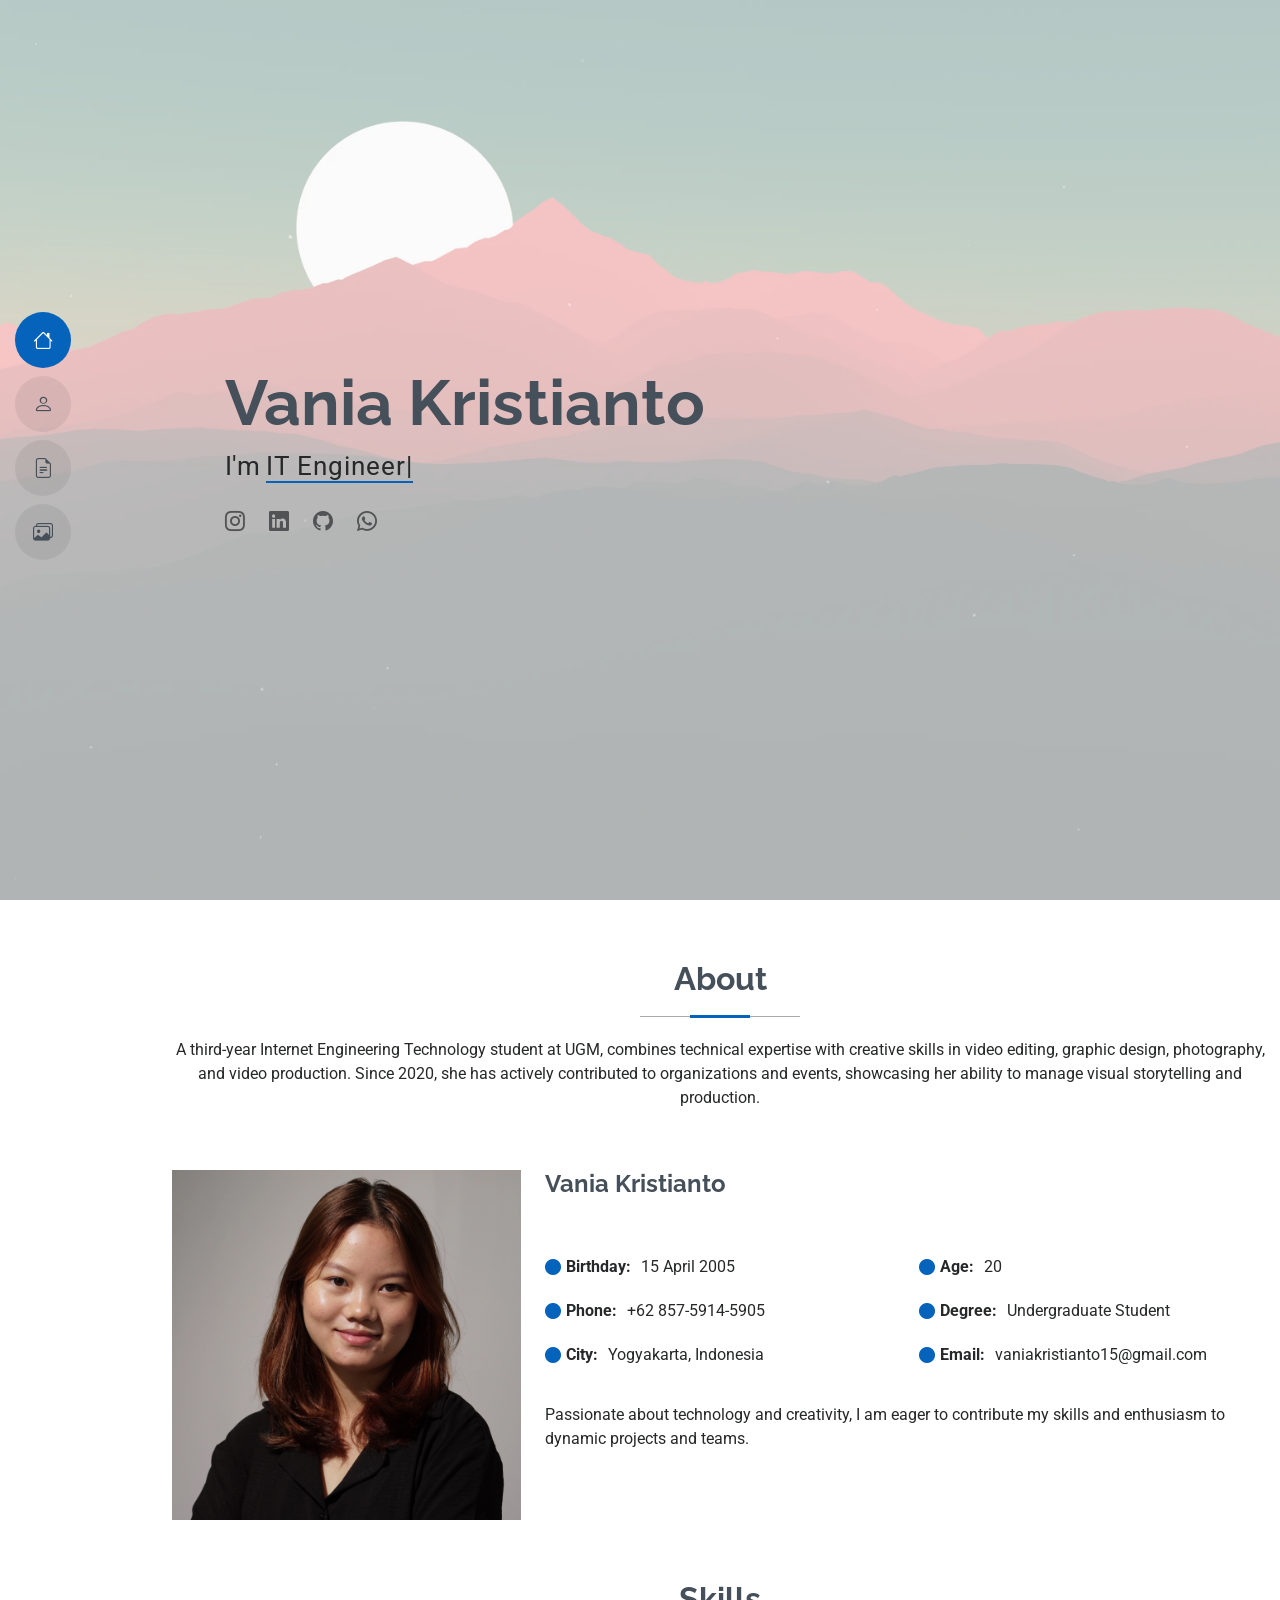
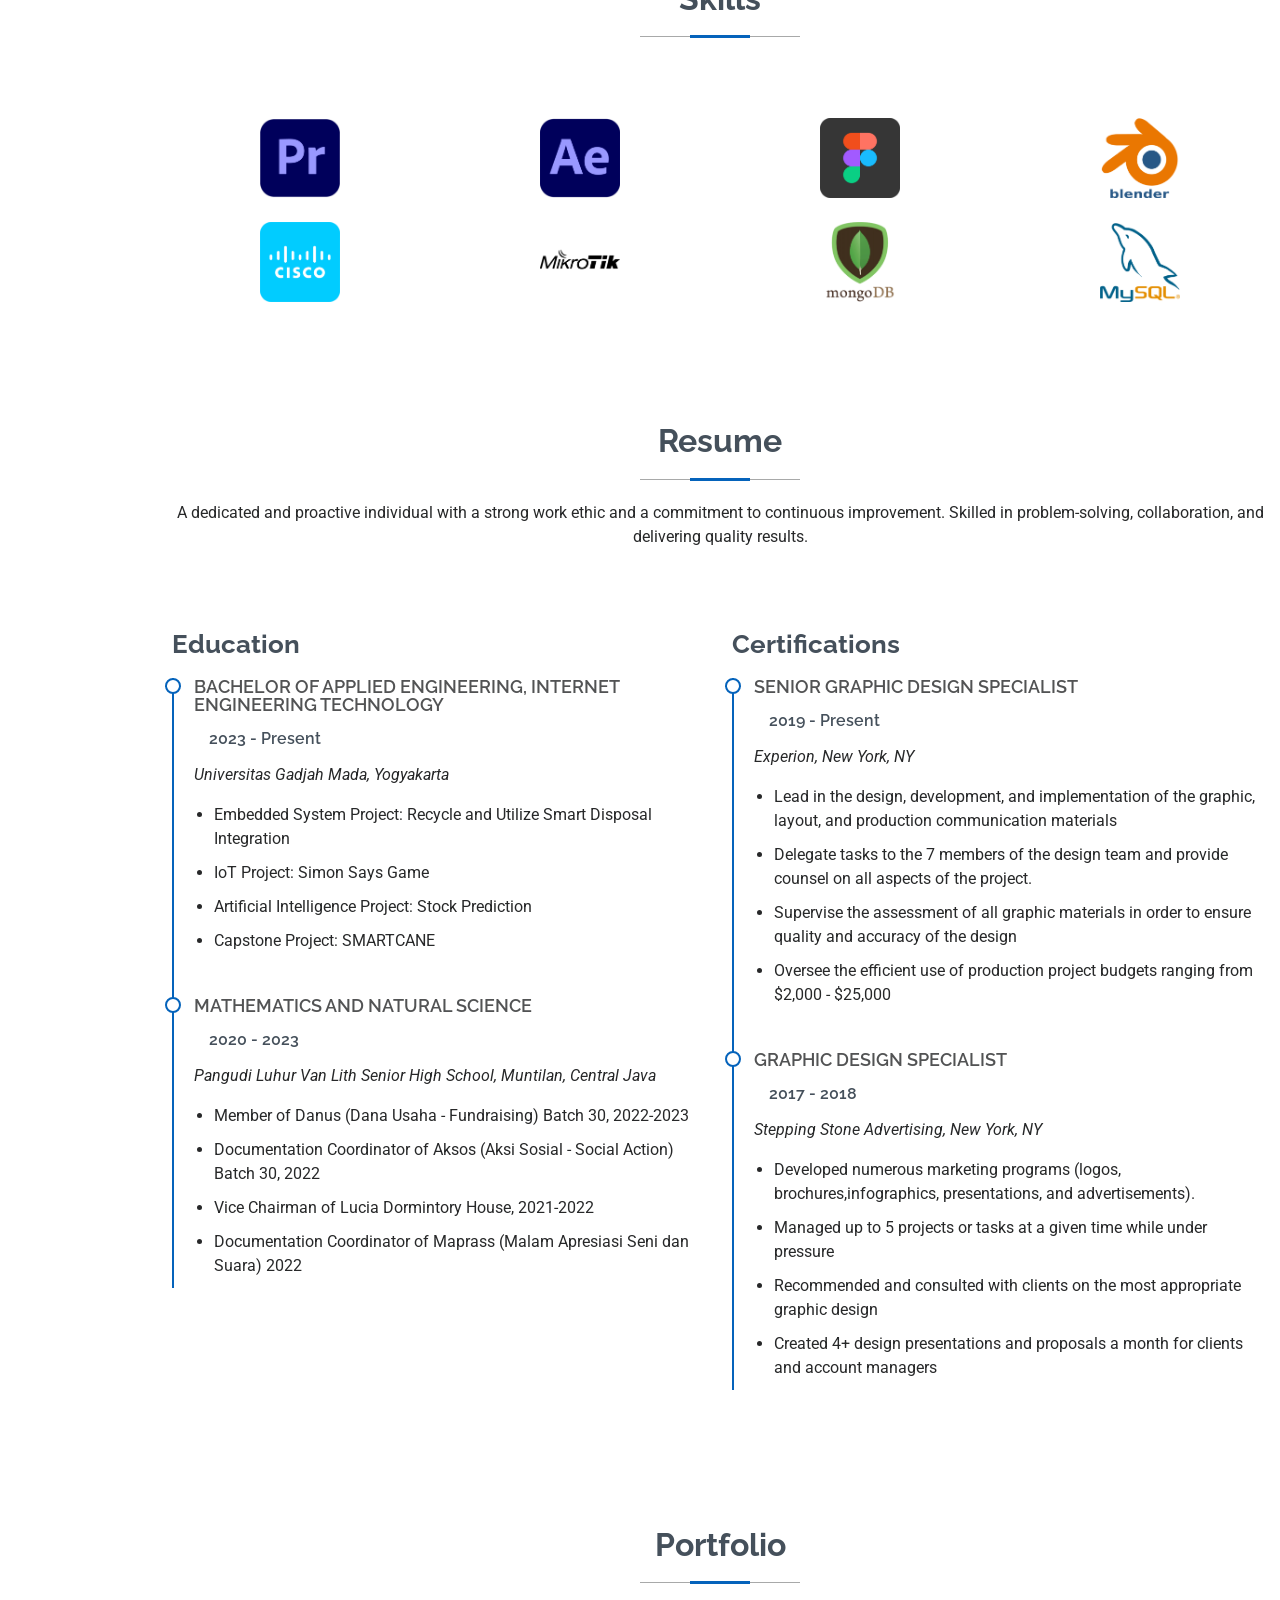
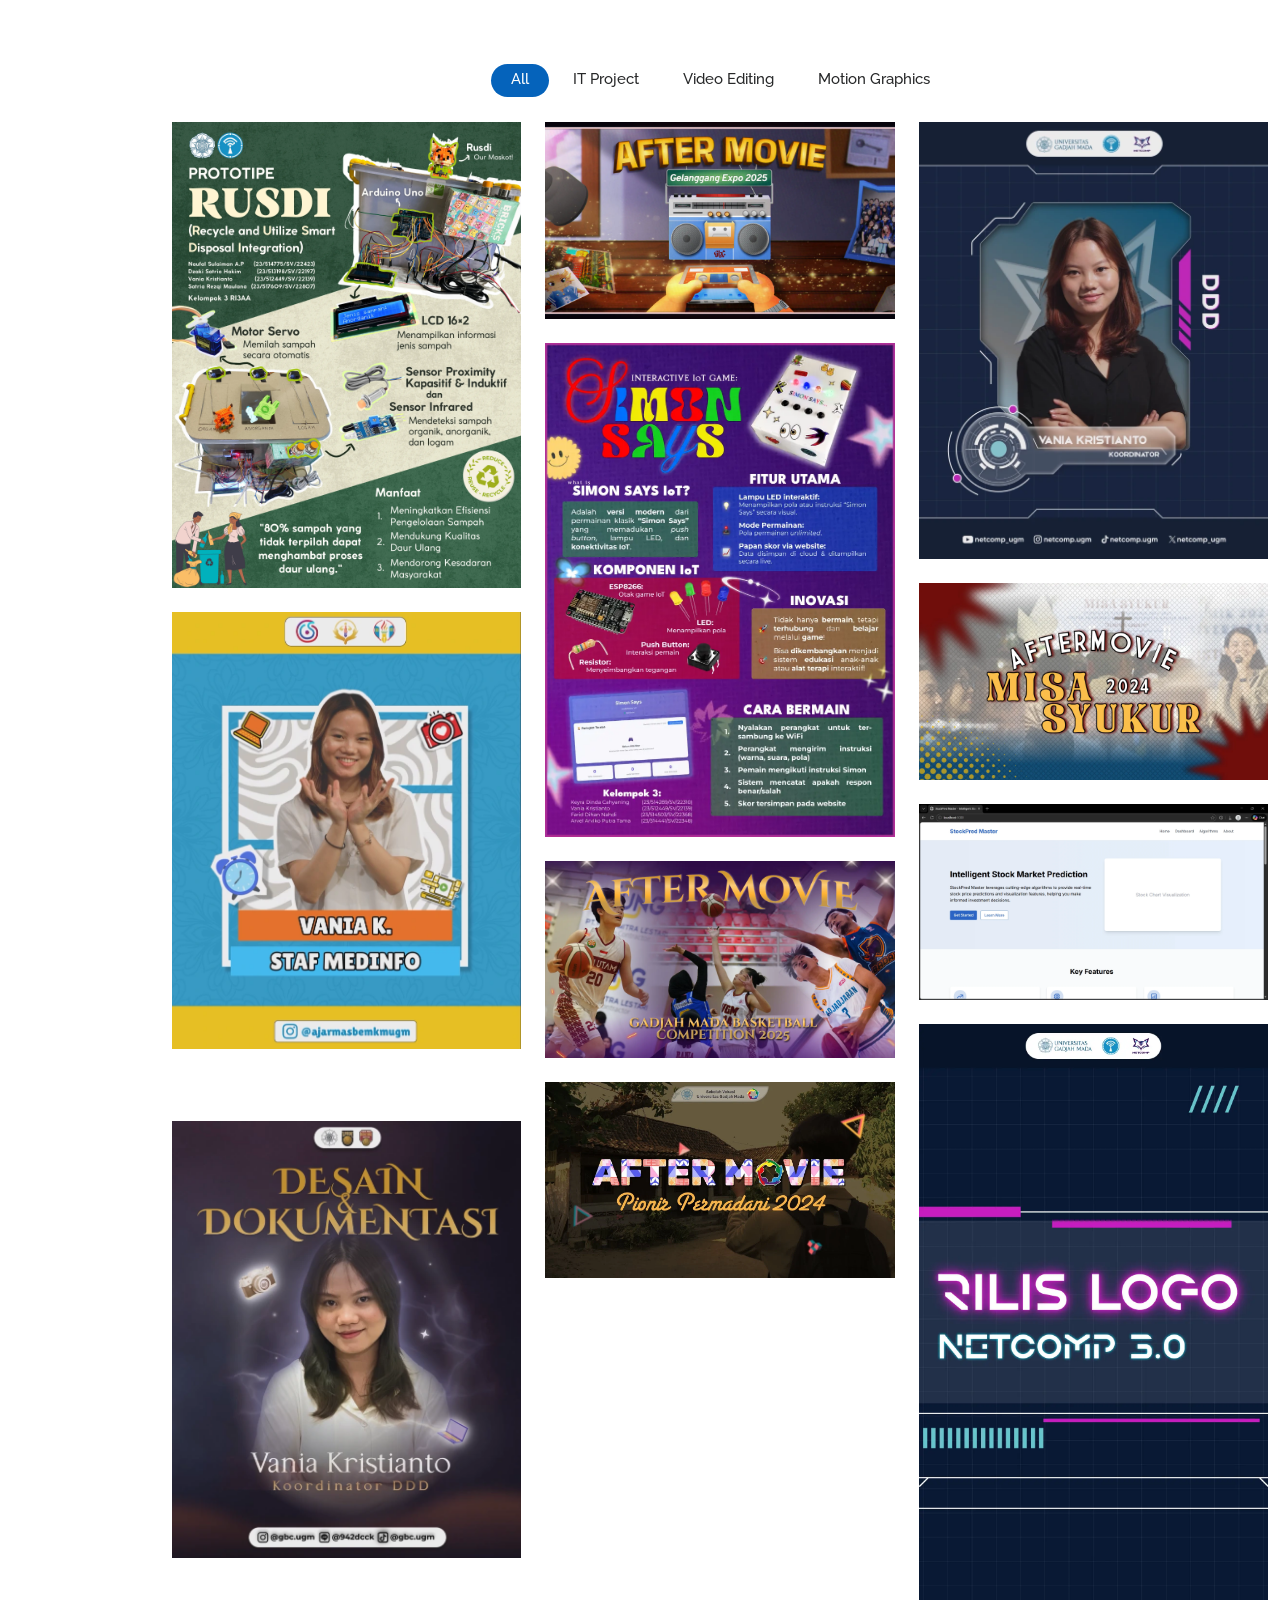
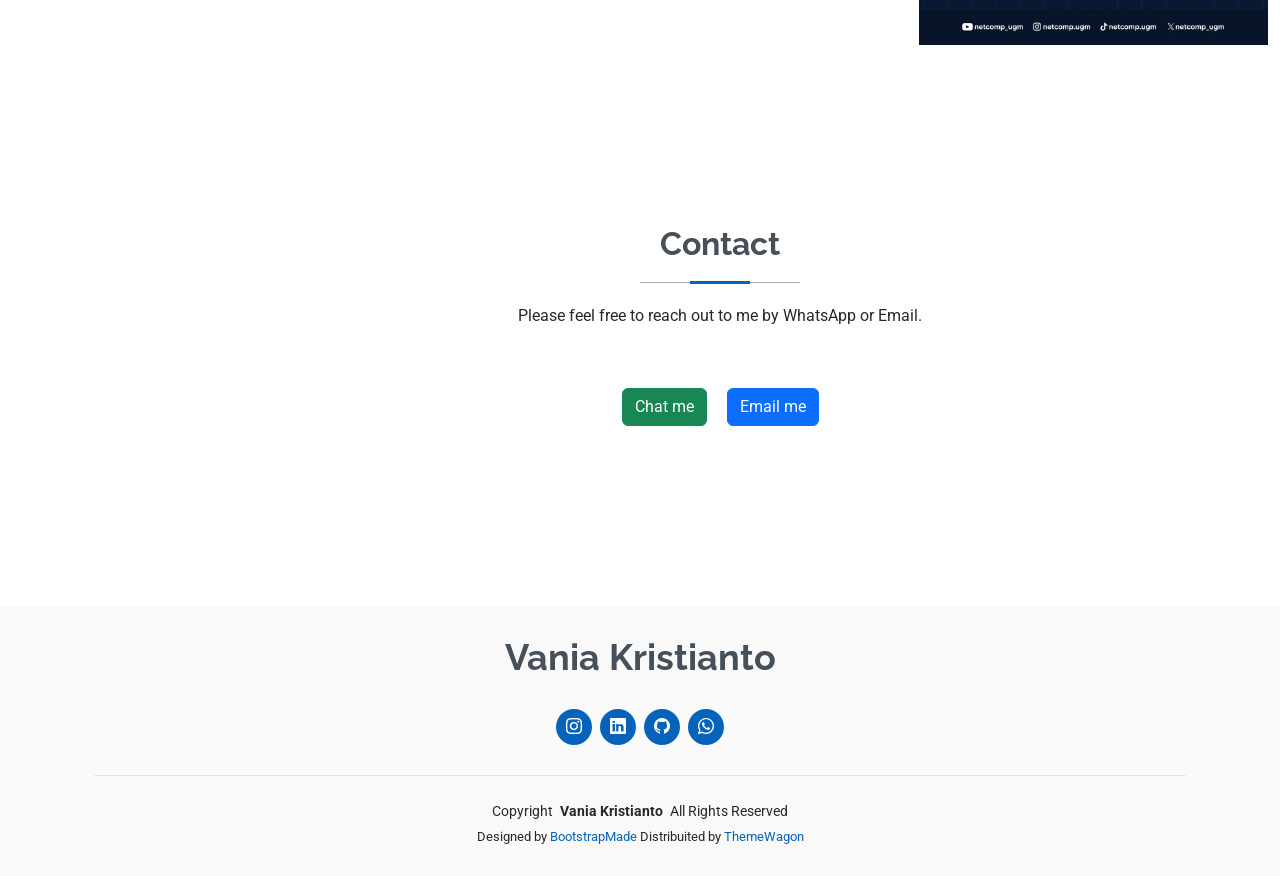
==== commit b54f5fc4: "all changes" ====
--- a/index.html
+++ b/index.html
@@ -9,8 +9,8 @@
   <meta content="" name="keywords">
 
   <!-- Favicons -->
-  <link href="assets/img/favicon.png" rel="icon">
-  <link href="assets/img/apple-touch-icon.png" rel="apple-touch-icon">
+  <link href="assets/img/Vania Profile.webp" rel="icon">
+  <link href="assets/img/Vania Profile.webp" rel="apple-touch-icon">
 
   <!-- Fonts -->
   <link href="https://fonts.googleapis.com" rel="preconnect">
@@ -296,7 +296,7 @@
             </div><!-- End Portfolio Item -->
 
             <div class="col-lg-4 col-md-6 portfolio-item isotope-item filter-motion">
-              <img src="assets/img/portfolio/motion/Crew Netcomp.png" class="img-fluid" alt="">
+              <img src="assets/img/portfolio/motion/Crew Netcomp.webp" class="img-fluid" alt="">
               <div class="portfolio-info">
                 <h4>Crew Release Netcomp 3.0</h4>
                 <p>Motion Graphics</p>
@@ -337,7 +337,7 @@
             </div><!-- End Portfolio Item -->
 
             <div class="col-lg-4 col-md-6 portfolio-item isotope-item filter-motion">
-              <img src="assets/img/portfolio/motion/Crew GAMAVO.png" class="img-fluid" alt="">
+              <img src="assets/img/portfolio/motion/Crew GAMAVO.webp" class="img-fluid" alt="">
               <div class="portfolio-info">
                 <h4>Crew Release GAMAVO 2024</h4>
                 <p>Motion Graphics</p>
@@ -353,11 +353,11 @@
             </div><!-- End Portfolio Item -->
 
             <div class="col-lg-4 col-md-6 portfolio-item isotope-item filter-it">
-              <img src="assets/img/portfolio/it/StockPred 1.png" class="img-fluid" alt="">
+              <img src="assets/img/portfolio/it/StockPred 1.webp" class="img-fluid" alt="">
               <div class="portfolio-info">
                 <h4>Stock Prediction</h4>
                 <p>Artificial Intelligence Project</p>
-                <a href="assets/img/portfolio/it/StockPred 2.png" title="Stock Prediction" data-gallery="portfolio-gallery-it" class="glightbox preview-link"><i class="bi bi-zoom-in"></i></a>
+                <a href="assets/img/portfolio/it/StockPred 2.webp" title="Stock Prediction" data-gallery="portfolio-gallery-it" class="glightbox preview-link"><i class="bi bi-zoom-in"></i></a>
                 <a href="https://github.com/dihannahdi/finalproject_ai" title="More Details" class="details-link"><i class="bi bi-link-45deg"></i></a>
               </div>
             </div><!-- End Portfolio Item -->
@@ -419,7 +419,7 @@
             </div><!-- End Portfolio Item -->
 
             <div class="col-lg-4 col-md-6 portfolio-item isotope-item filter-motion">
-              <img src="assets/img/portfolio/motion/Crew GBC.png" class="img-fluid" alt="">
+              <img src="assets/img/portfolio/motion/Crew GBC.webp" class="img-fluid" alt="">
               <div class="portfolio-info">
                 <h4>Crew Release GBC 2025</h4>
                 <p>Motion Graphics</p>
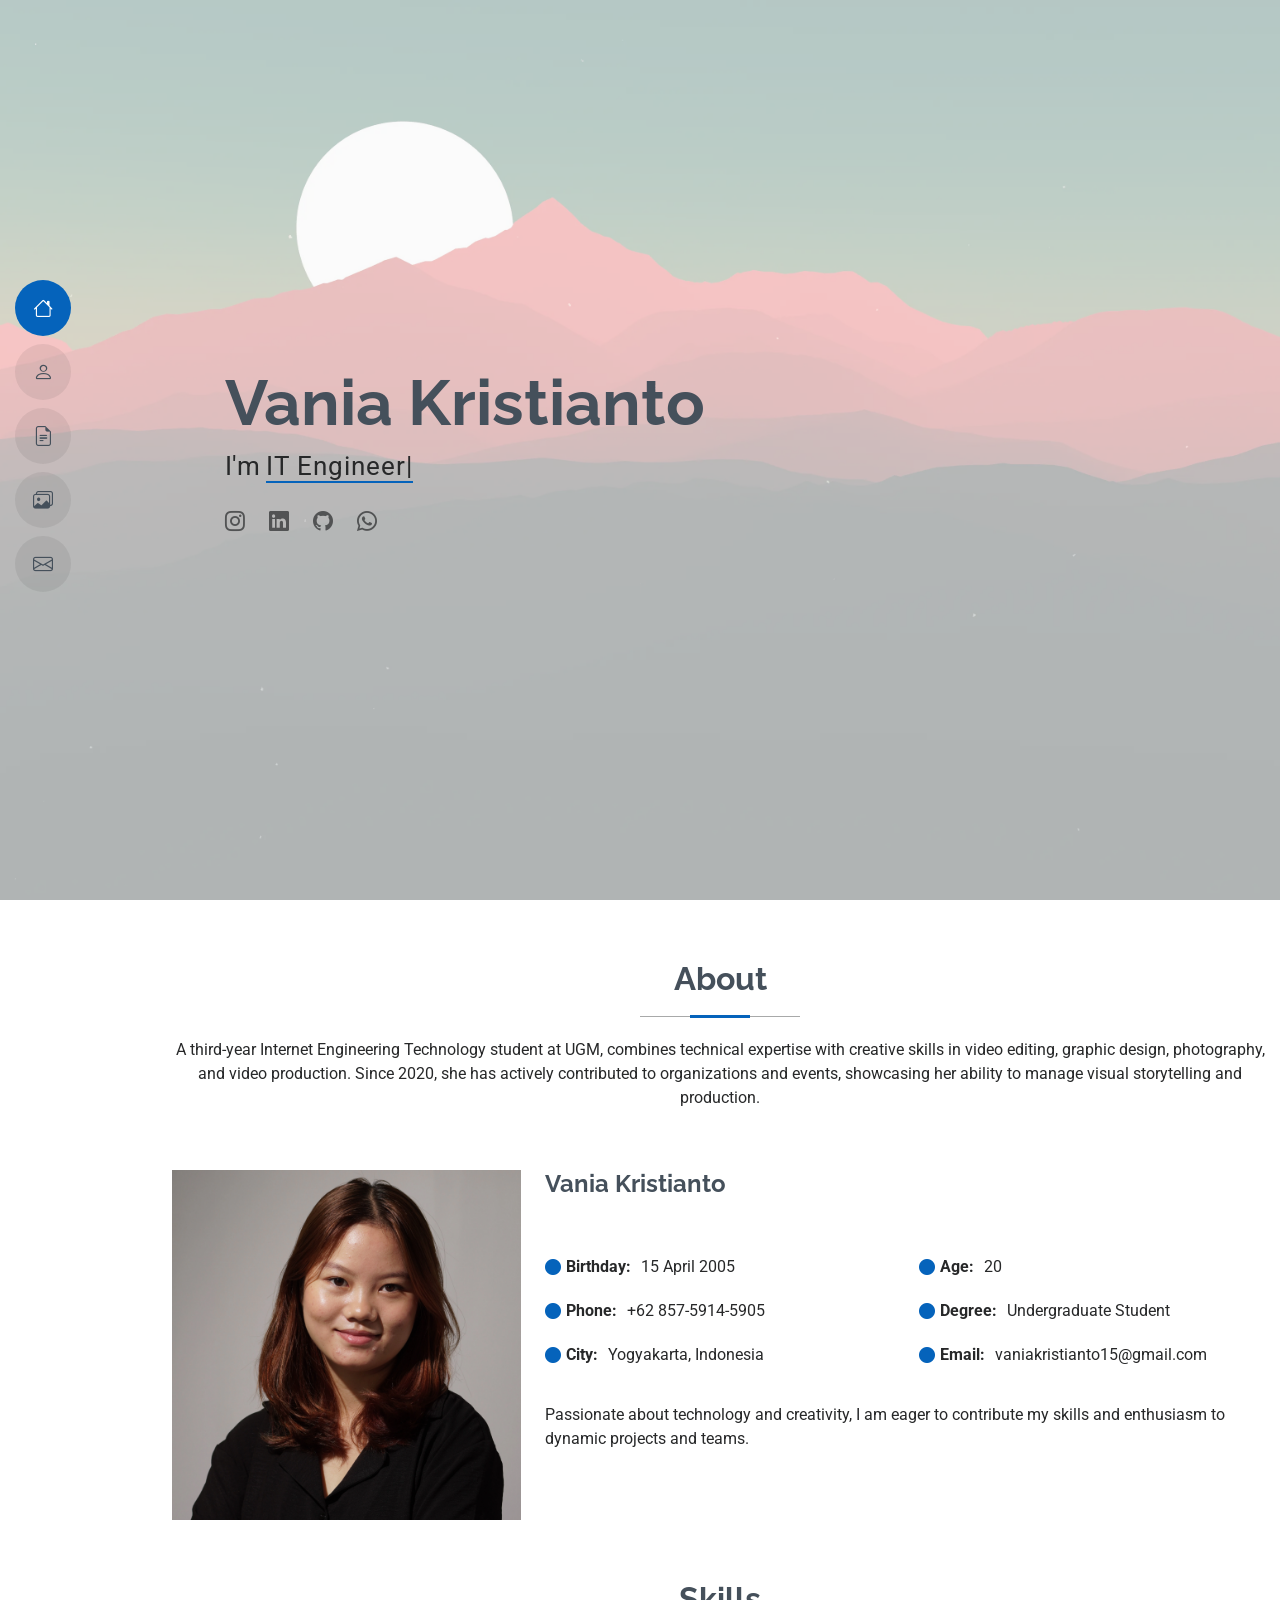
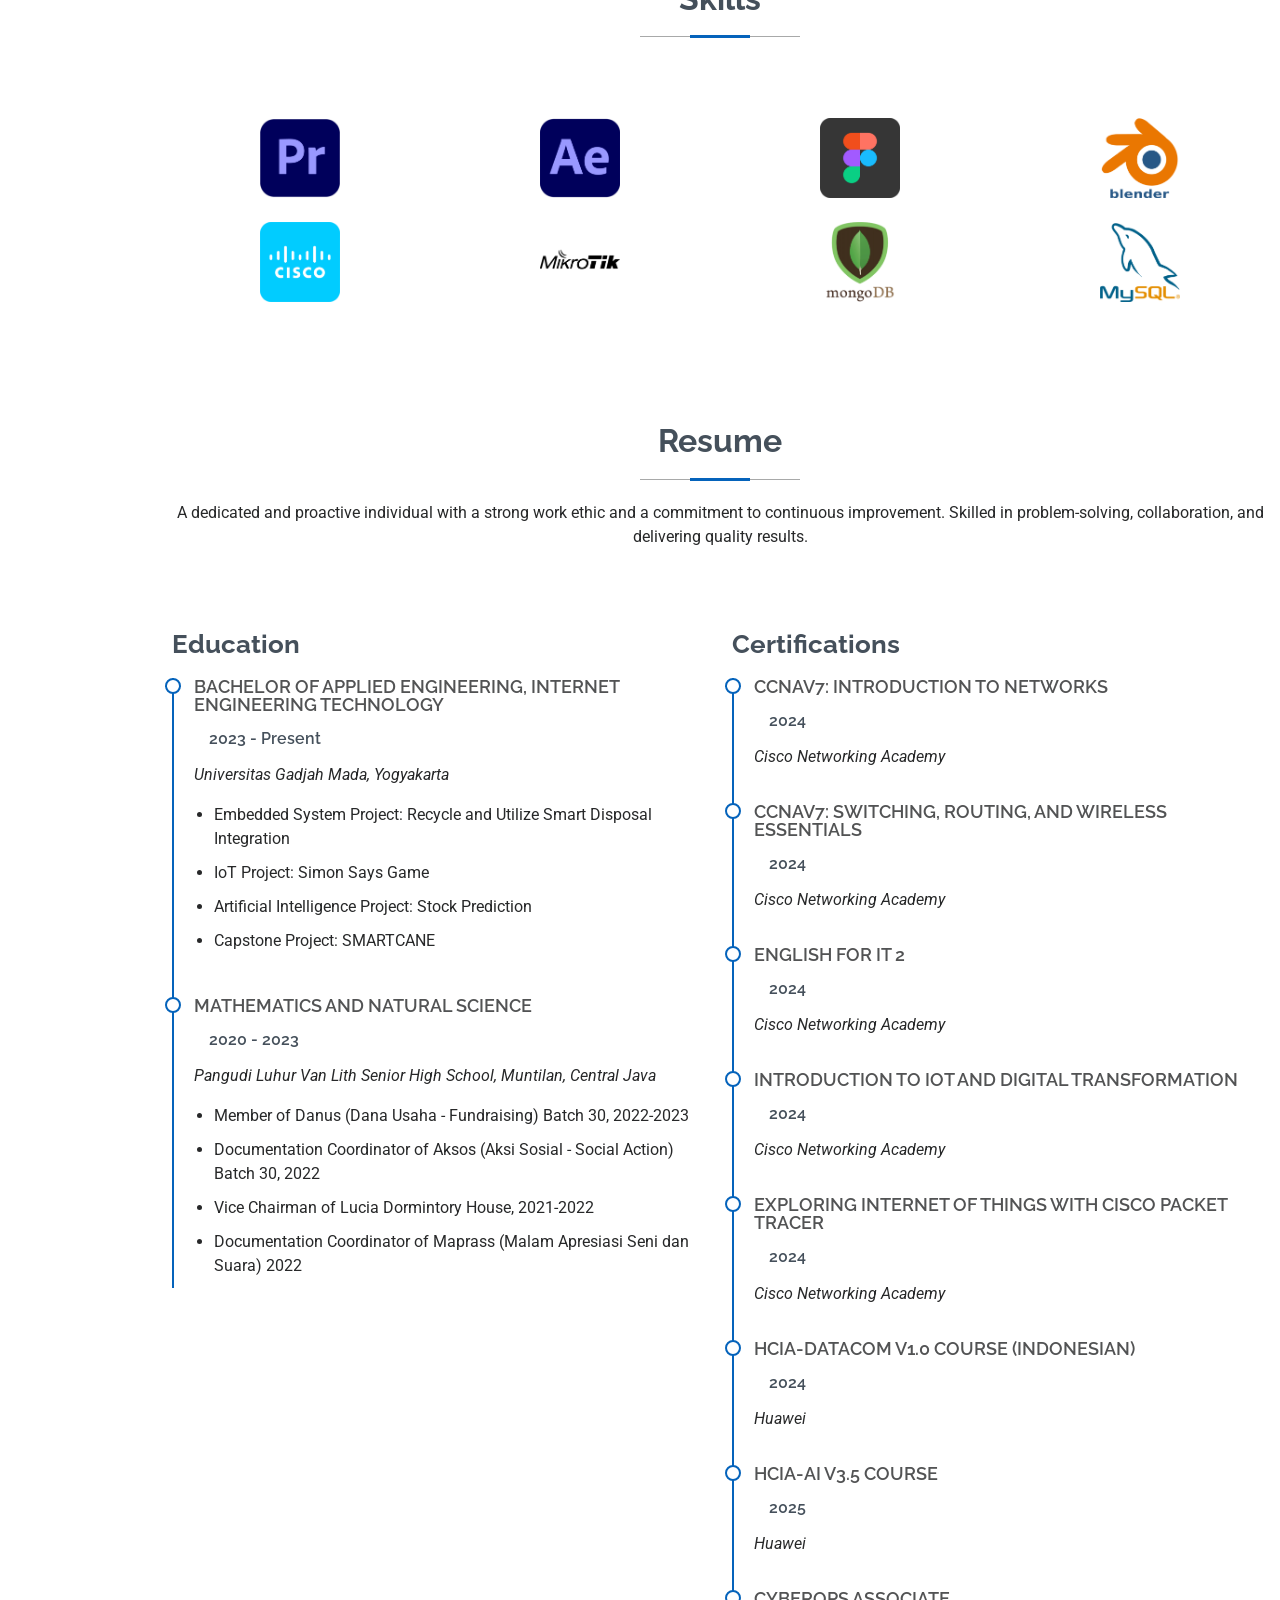
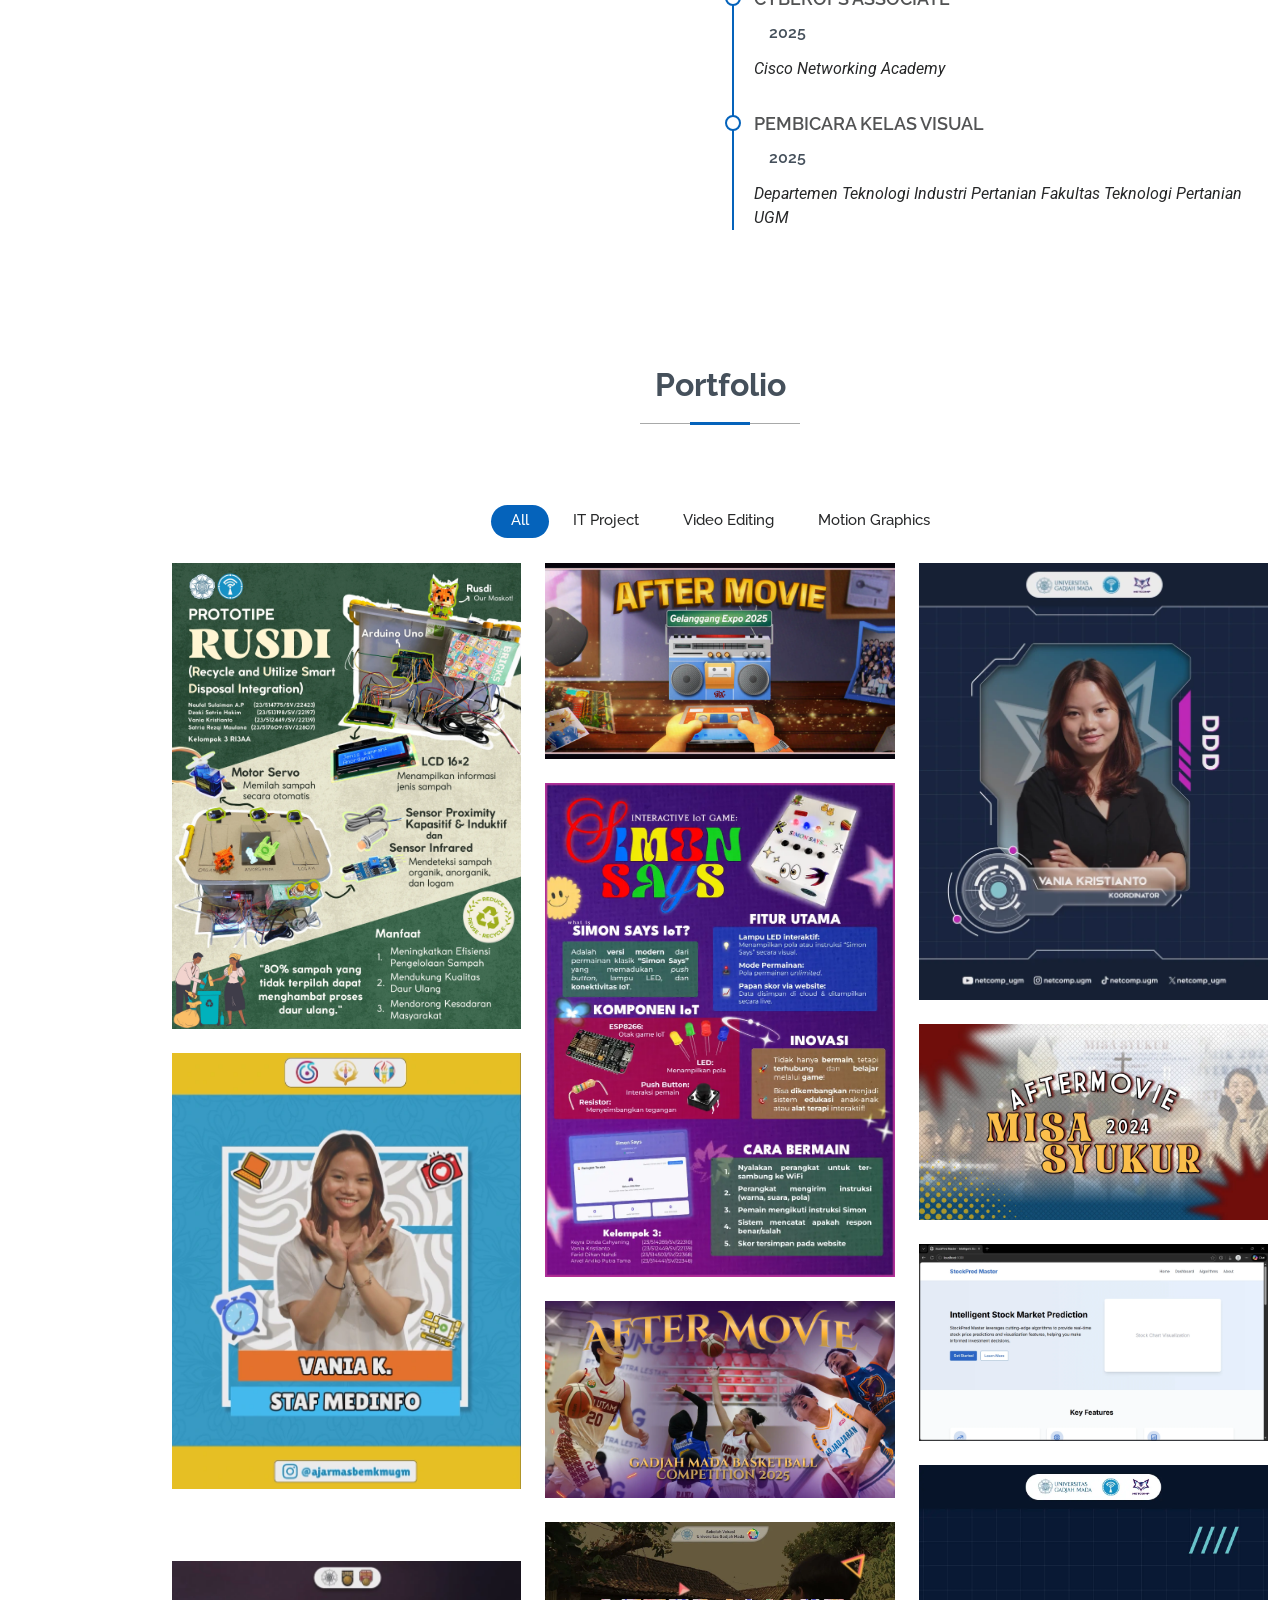
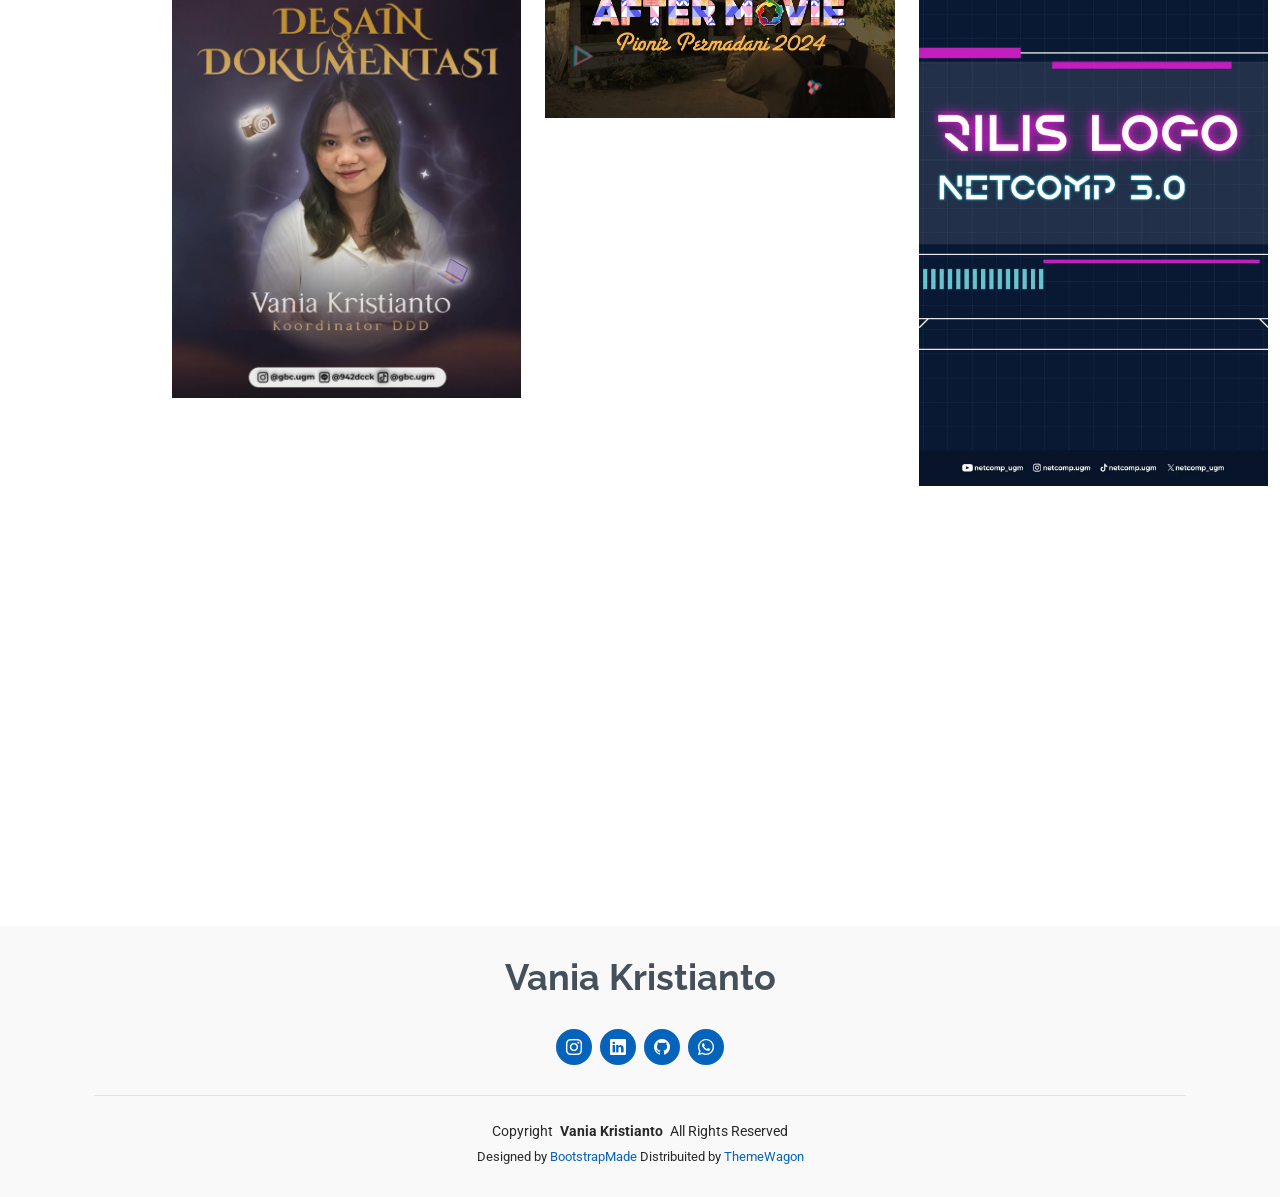
==== commit 4201f53a: "all changes" ====
--- a/index.html
+++ b/index.html
@@ -48,8 +48,8 @@
         <li><a href="#about"><i class="bi bi-person navicon"></i><span>About</span></a></li>
         <li><a href="#resume"><i class="bi bi-file-earmark-text navicon"></i><span>Resume</span></a></li>
         <li><a href="#portfolio"><i class="bi bi-images navicon"></i><span>Portfolio</span></a></li>
-        <!-- <li><a href="#services"><i class="bi bi-hdd-stack navicon"></i><span>Services</span></a></li>
-        <li><a href="#contact"><i class="bi bi-envelope navicon"></i><span>Contact</span></a></li> -->
+        <!-- <li><a href="#services"><i class="bi bi-hdd-stack navicon"></i><span>Services</span></a></li> -->
+        <li><a href="#contact"><i class="bi bi-envelope navicon"></i><span>Contact</span></a></li>
       </ul>
     </nav>
 
@@ -217,32 +217,61 @@
 
           <div class="col-lg-6" data-aos="fade-up" data-aos-delay="200">
             <h3 class="resume-title">Certifications</h3>
-            <div class="resume-item">
-              <h4>Senior graphic design specialist</h4>
-              <h5>2019 - Present</h5>
-              <p><em>Experion, New York, NY </em></p>
-              <ul>
-                <li>Lead in the design, development, and implementation of the graphic, layout, and production communication materials</li>
-                <li>Delegate tasks to the 7 members of the design team and provide counsel on all aspects of the project. </li>
-                <li>Supervise the assessment of all graphic materials in order to ensure quality and accuracy of the design</li>
-                <li>Oversee the efficient use of production project budgets ranging from $2,000 - $25,000</li>
-              </ul>
-            </div><!-- Edn Resume Item -->
-
-            <div class="resume-item">
-              <h4>Graphic design specialist</h4>
-              <h5>2017 - 2018</h5>
-              <p><em>Stepping Stone Advertising, New York, NY</em></p>
-              <ul>
-                <li>Developed numerous marketing programs (logos, brochures,infographics, presentations, and advertisements).</li>
-                <li>Managed up to 5 projects or tasks at a given time while under pressure</li>
-                <li>Recommended and consulted with clients on the most appropriate graphic design</li>
-                <li>Created 4+ design presentations and proposals a month for clients and account managers</li>
-              </ul>
-            </div><!-- Edn Resume Item -->
-
-          </div>
-
+
+            <div class="resume-item">
+              <h4>CCNAv7: Introduction to Networks</h4>
+              <h5>2024</h5>
+              <p><em> Cisco Networking Academy </em></p>
+            </div><!-- End Resume Item -->
+            
+            <div class="resume-item">
+              <h4>CCNAv7: Switching, Routing, and Wireless Essentials</h4>
+              <h5>2024</h5>
+              <p><em> Cisco Networking Academy </em></p>
+            </div><!-- End Resume Item -->
+
+            <div class="resume-item">
+              <h4>English for IT 2</h4>
+              <h5>2024</h5>
+              <p><em> Cisco Networking Academy </em></p>
+            </div><!-- End Resume Item -->
+
+            <div class="resume-item">
+              <h4>Introduction to IOT and Digital Transformation</h4>
+              <h5>2024</h5>
+              <p><em> Cisco Networking Academy </em></p>
+            </div><!-- End Resume Item -->
+            
+            <div class="resume-item">
+              <h4>Exploring Internet of Things with Cisco Packet Tracer</h4>
+              <h5>2024</h5>
+              <p><em> Cisco Networking Academy </em></p>
+            </div><!-- End Resume Item -->
+
+            <div class="resume-item">
+              <h4>HCIA-Datacom V1.0 Course (Indonesian)</h4>
+              <h5>2024</h5>
+              <p><em> Huawei </em></p>
+            </div><!-- End Resume Item -->
+
+            <div class="resume-item">
+              <h4>HCIA-AI V3.5 Course</h4>
+              <h5>2025</h5>
+              <p><em> Huawei </em></p>
+            </div><!-- End Resume Item -->
+
+            <div class="resume-item">
+              <h4>CyberOps Associate</h4>
+              <h5>2025</h5>
+              <p><em> Cisco Networking Academy </em></p>
+            </div><!-- End Resume Item -->
+
+            <div class="resume-item">
+              <h4>Pembicara Kelas Visual</h4>
+              <h5>2025</h5>
+              <p><em> Departemen Teknologi Industri Pertanian Fakultas Teknologi Pertanian UGM </em></p>
+            </div><!-- End Resume Item -->
+                        
         </div>
 
       </div>
@@ -277,7 +306,6 @@
                 <h4>Recycle and Utilize Smart Disposal Integration</h4>
                 <p>Embedded System Project</p>
                 <a href="assets/img/portfolio/Poster Sisnam Kelompok 3.webp" title="Recycle and Utilize Smart Disposal Integration" data-gallery="portfolio-gallery-it" class="glightbox preview-link"><i class="bi bi-zoom-in"></i></a>
-                <a href="portfolio-details.html" title="More Details" class="details-link"><i class="bi bi-link-45deg"></i></a>
               </div>
             </div><!-- End Portfolio Item -->
 
@@ -317,7 +345,6 @@
                 <h4>Simon Says Game</h4>
                 <p>IoT Project</p>
                 <a href="assets/img/portfolio/Poster IoT Kelompok 3.webp" title="Simon Says Game" data-gallery="portfolio-gallery-it" class="glightbox preview-link"><i class="bi bi-zoom-in"></i></a>
-                <a href="portfolio-details.html" title="More Details" class="details-link"><i class="bi bi-link-45deg"></i></a>
               </div>
             </div><!-- End Portfolio Item -->
 
@@ -442,9 +469,6 @@
       </div>
 
     </section><!-- /Portfolio Section -->
-
-    <!-- Services Section -->
-    <section id="services" class="services section">
 
     <!-- Contact Section -->
     <section id="contact" class="contact section">
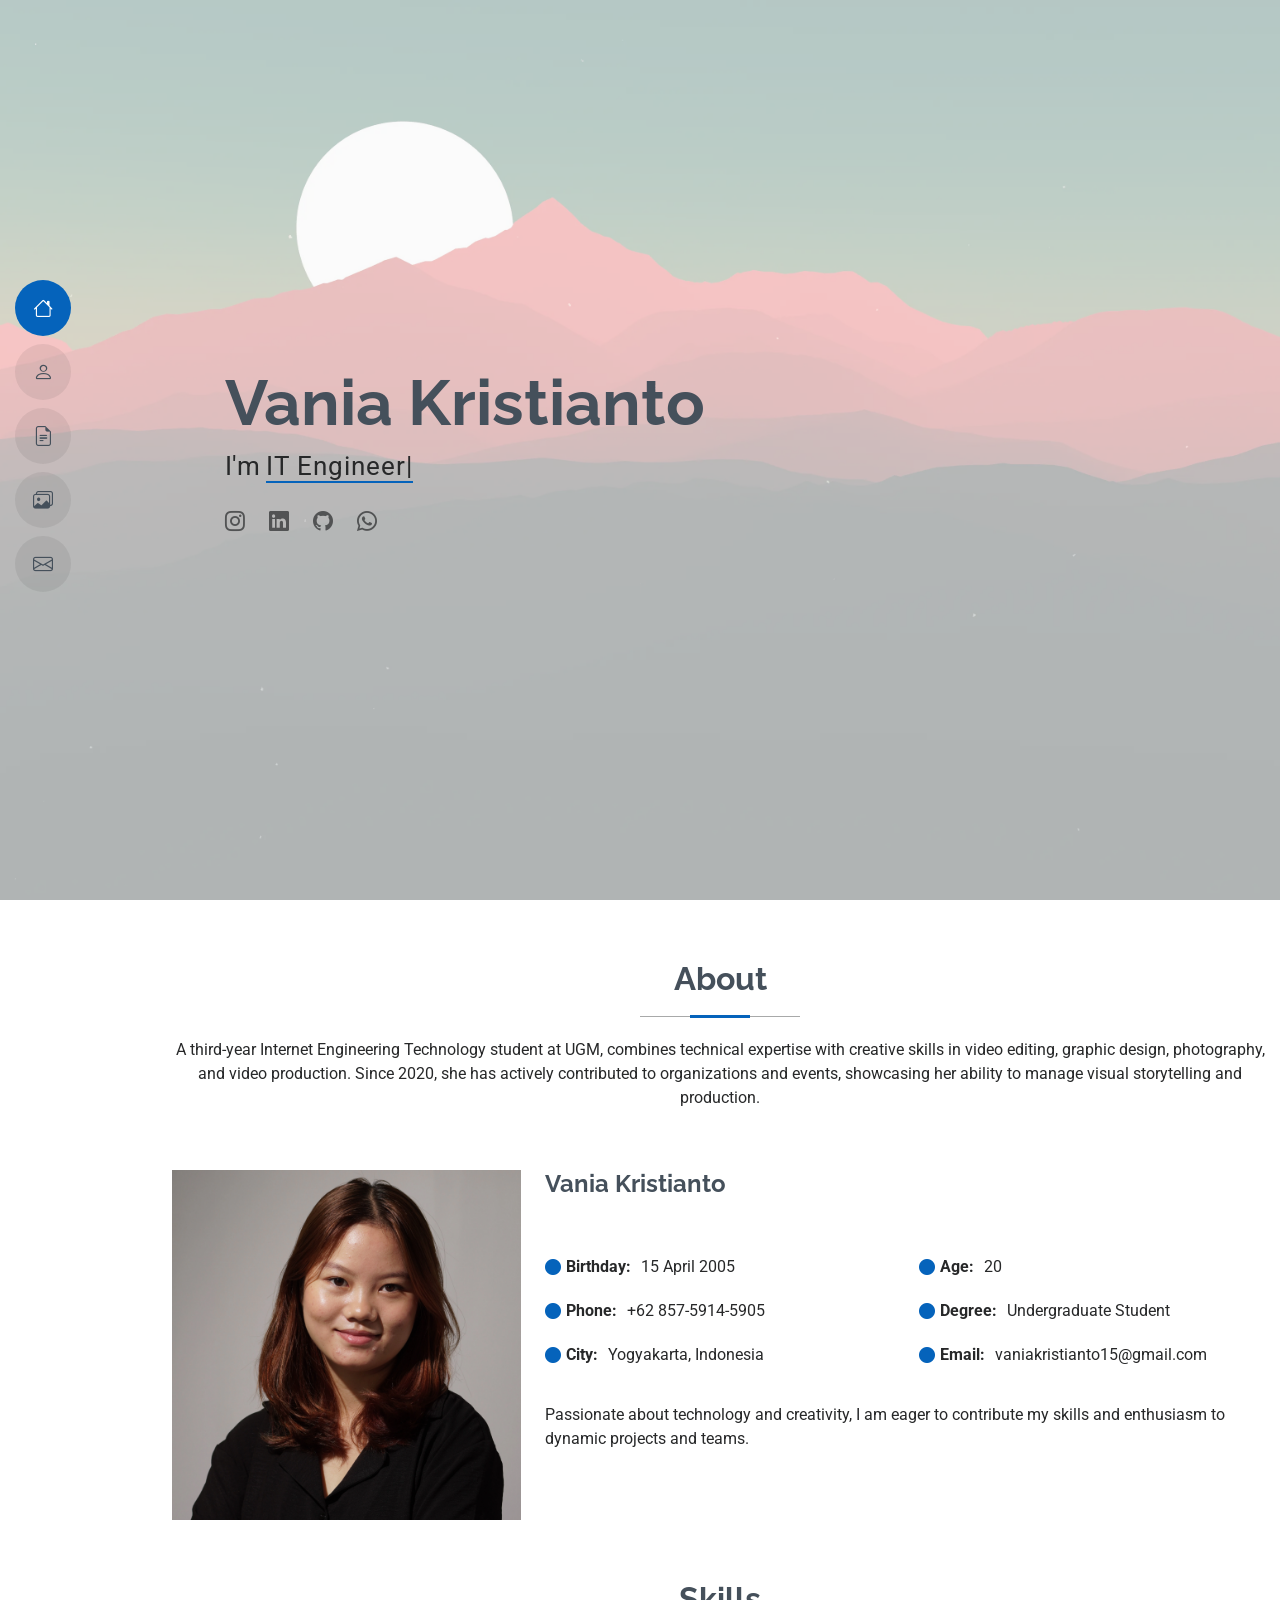
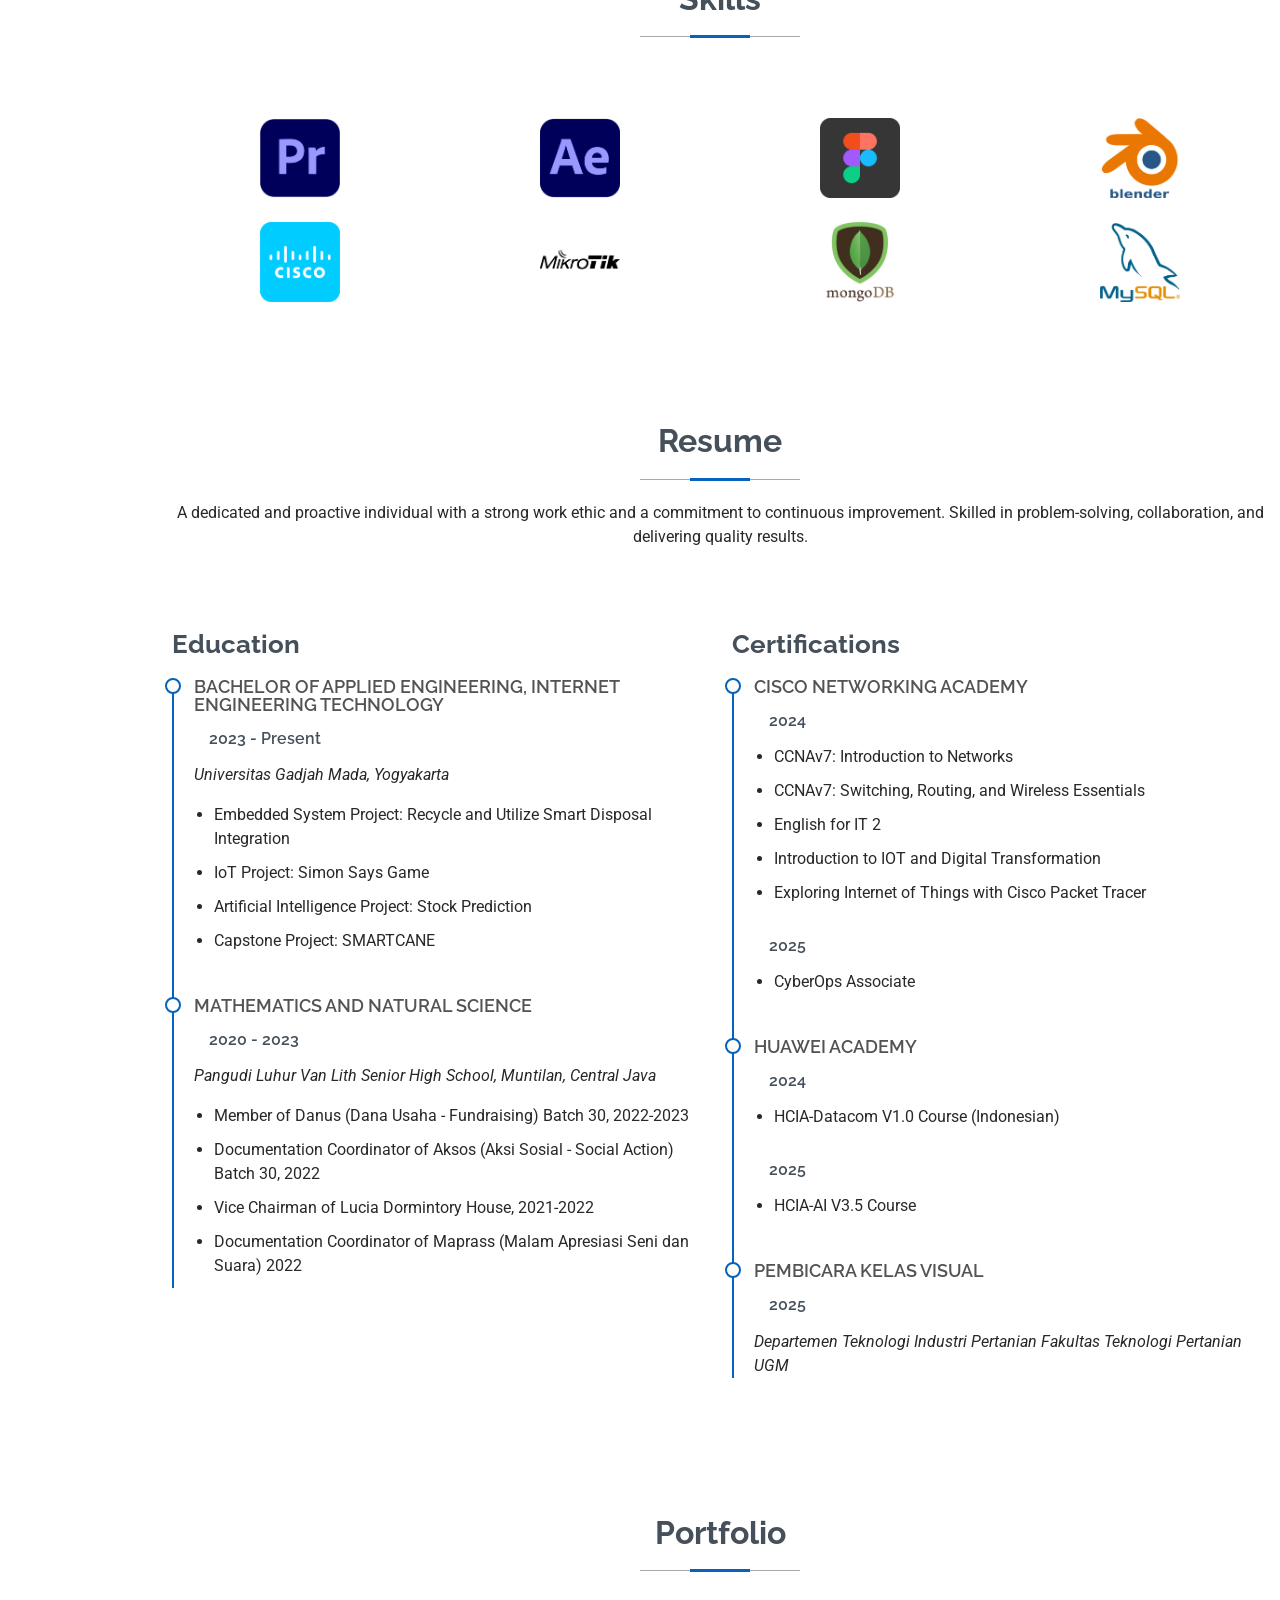
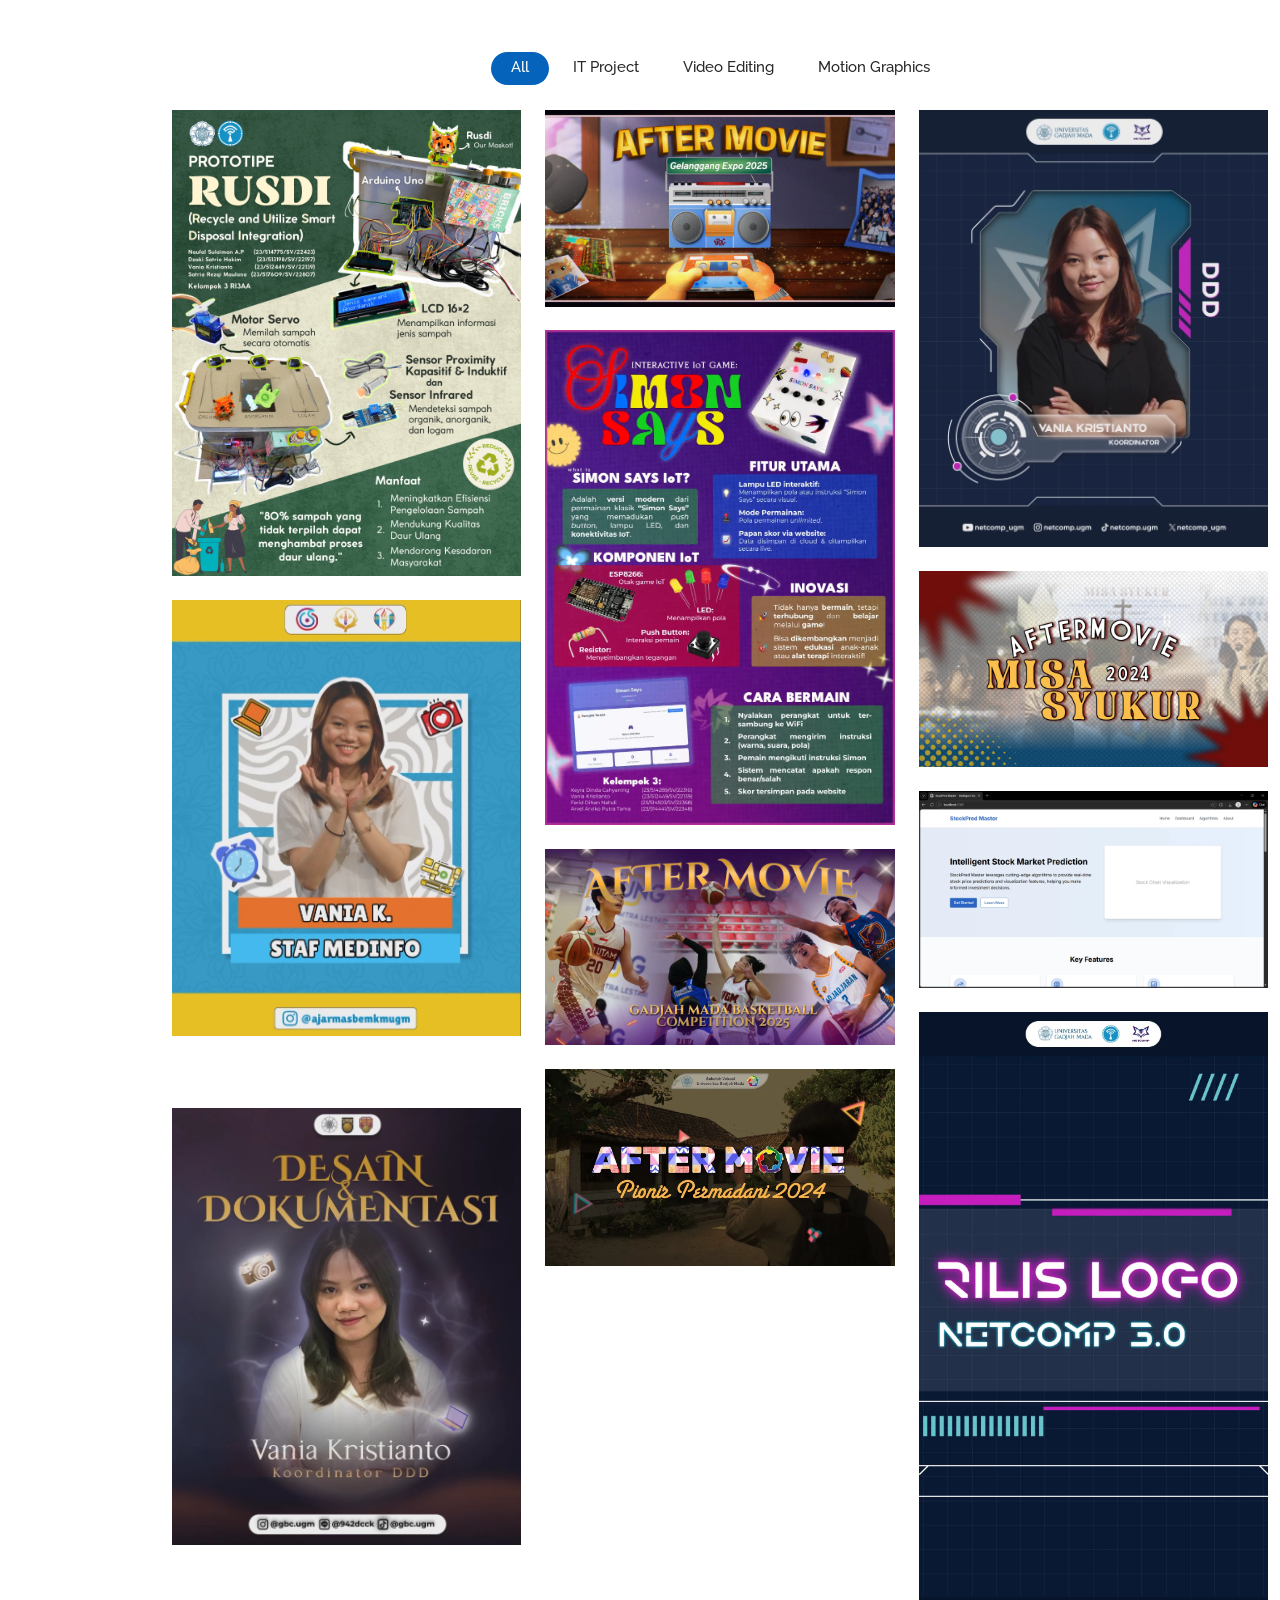
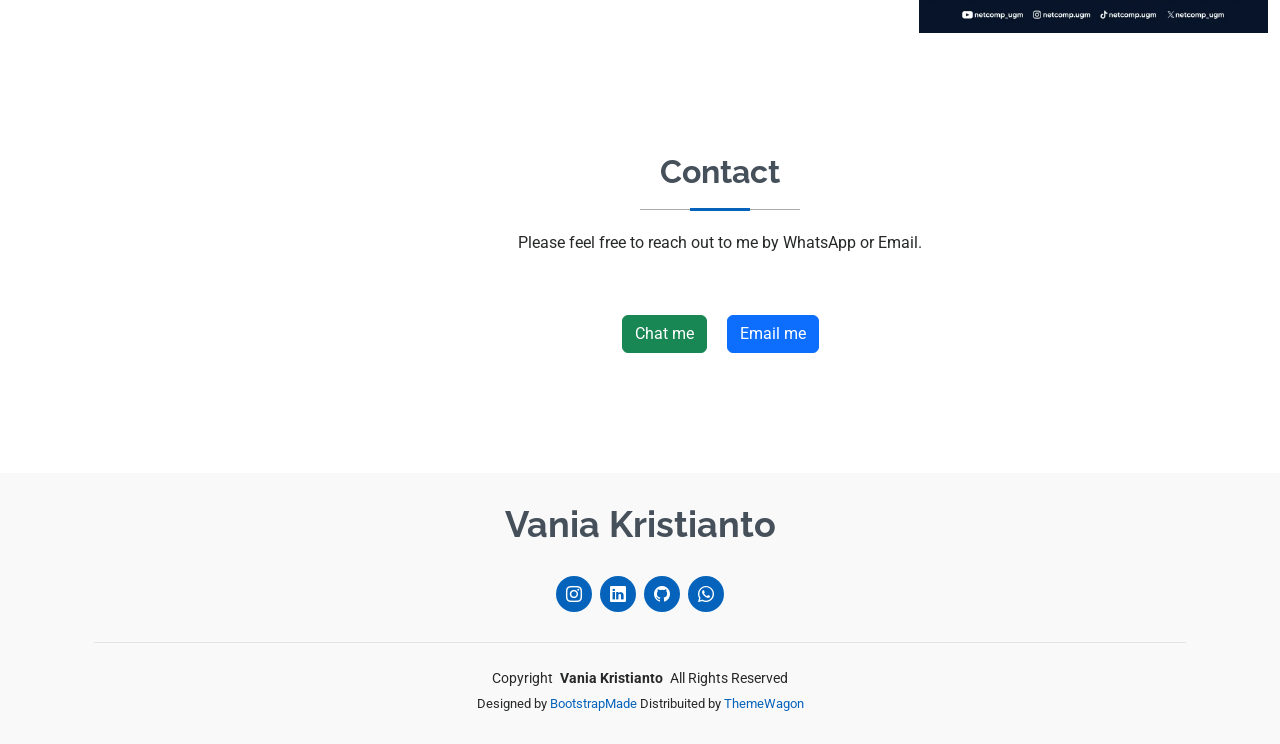
==== commit 85eb03b7: "all changes" ====
--- a/index.html
+++ b/index.html
@@ -219,53 +219,33 @@
             <h3 class="resume-title">Certifications</h3>
 
             <div class="resume-item">
-              <h4>CCNAv7: Introduction to Networks</h4>
+              <h4>Cisco Networking Academy</h4>
               <h5>2024</h5>
-              <p><em> Cisco Networking Academy </em></p>
+              <ul>
+                <li>CCNAv7: Introduction to Networks</li>
+                <li>CCNAv7: Switching, Routing, and Wireless Essentials</li>
+                <li>English for IT 2</li>
+                <li>Introduction to IOT and Digital Transformation</li>
+                <li>Exploring Internet of Things with Cisco Packet Tracer</li>
+              </ul>
+              <h5>2025</h5>
+              <ul>
+                <li>CyberOps Associate</li>
+              </ul>
             </div><!-- End Resume Item -->
             
             <div class="resume-item">
-              <h4>CCNAv7: Switching, Routing, and Wireless Essentials</h4>
+              <h4>Huawei Academy</h4>
               <h5>2024</h5>
-              <p><em> Cisco Networking Academy </em></p>
-            </div><!-- End Resume Item -->
-
-            <div class="resume-item">
-              <h4>English for IT 2</h4>
-              <h5>2024</h5>
-              <p><em> Cisco Networking Academy </em></p>
-            </div><!-- End Resume Item -->
-
-            <div class="resume-item">
-              <h4>Introduction to IOT and Digital Transformation</h4>
-              <h5>2024</h5>
-              <p><em> Cisco Networking Academy </em></p>
+              <ul>
+                <li>HCIA-Datacom V1.0 Course (Indonesian)</li>
+              </ul>
+              <h5>2025</h5>
+              <ul>
+                <li>HCIA-AI V3.5 Course</li>
+              </ul>
             </div><!-- End Resume Item -->
             
-            <div class="resume-item">
-              <h4>Exploring Internet of Things with Cisco Packet Tracer</h4>
-              <h5>2024</h5>
-              <p><em> Cisco Networking Academy </em></p>
-            </div><!-- End Resume Item -->
-
-            <div class="resume-item">
-              <h4>HCIA-Datacom V1.0 Course (Indonesian)</h4>
-              <h5>2024</h5>
-              <p><em> Huawei </em></p>
-            </div><!-- End Resume Item -->
-
-            <div class="resume-item">
-              <h4>HCIA-AI V3.5 Course</h4>
-              <h5>2025</h5>
-              <p><em> Huawei </em></p>
-            </div><!-- End Resume Item -->
-
-            <div class="resume-item">
-              <h4>CyberOps Associate</h4>
-              <h5>2025</h5>
-              <p><em> Cisco Networking Academy </em></p>
-            </div><!-- End Resume Item -->
-
             <div class="resume-item">
               <h4>Pembicara Kelas Visual</h4>
               <h5>2025</h5>
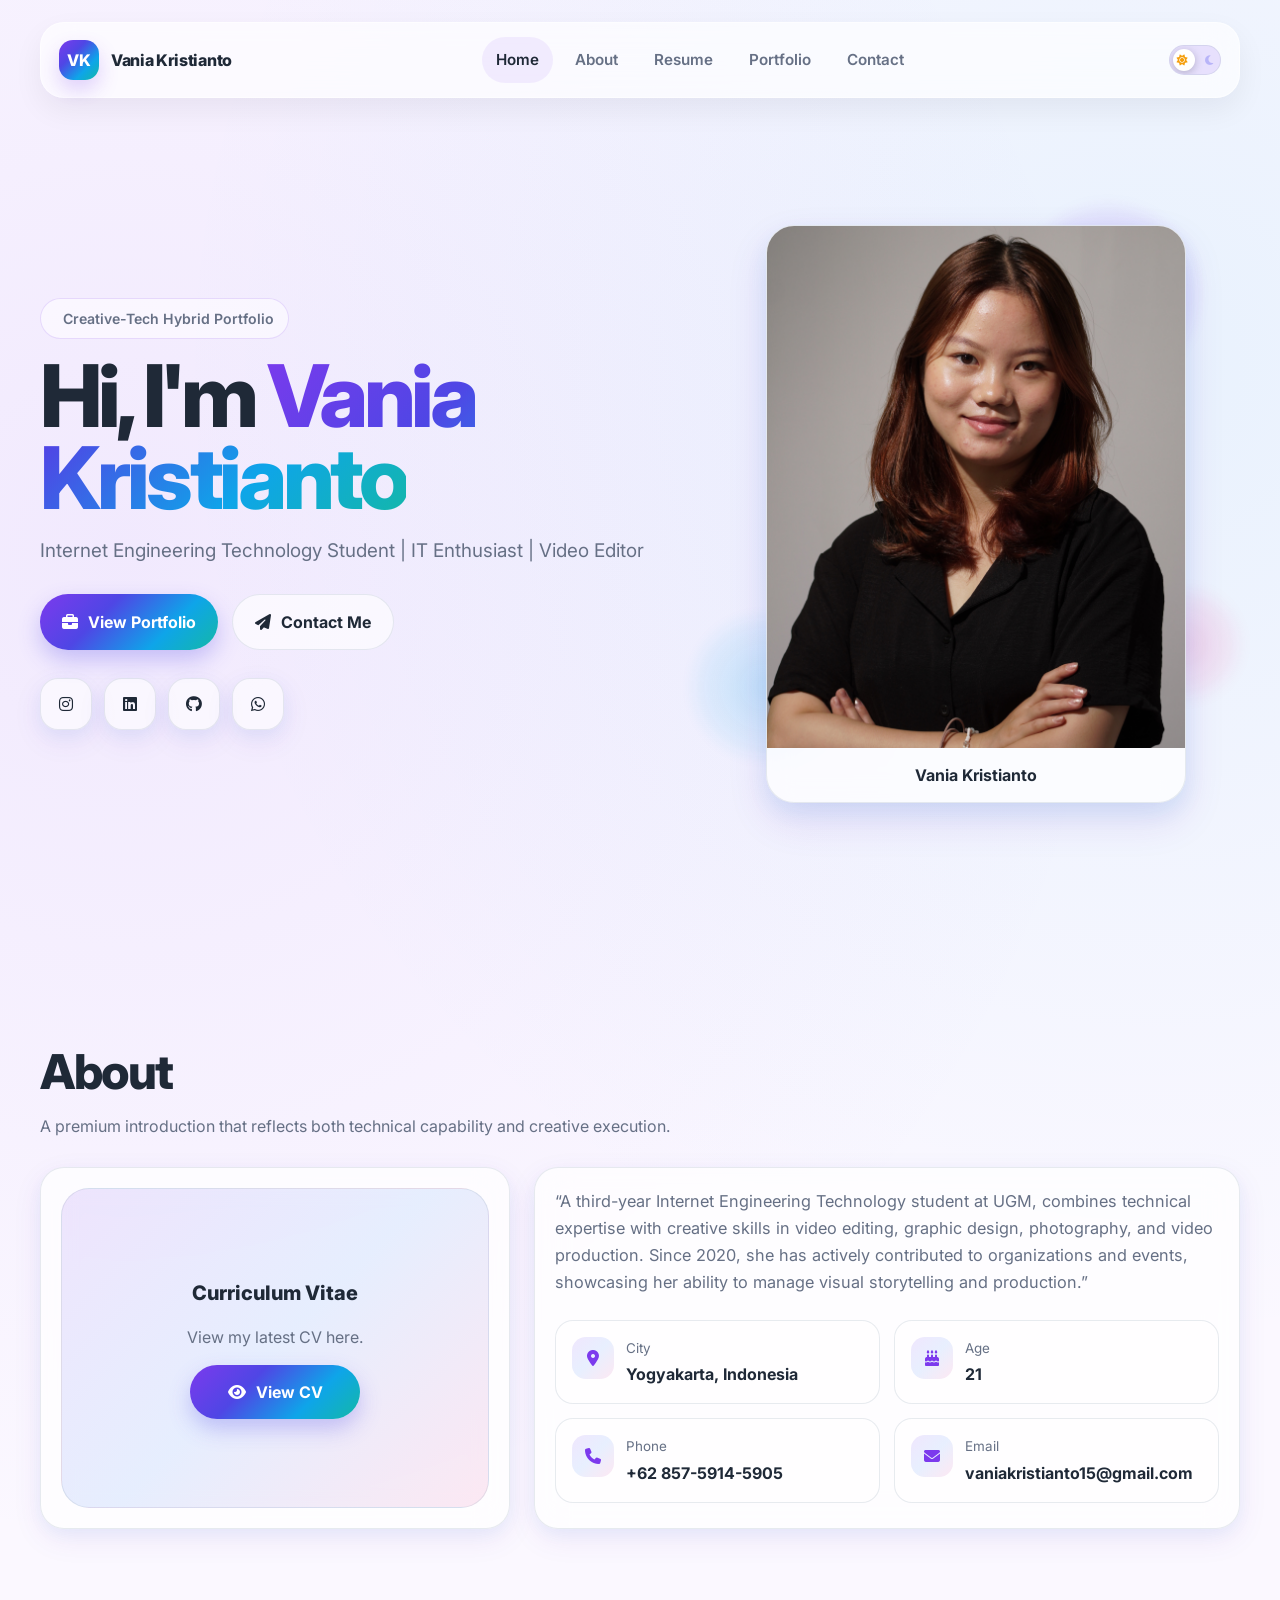
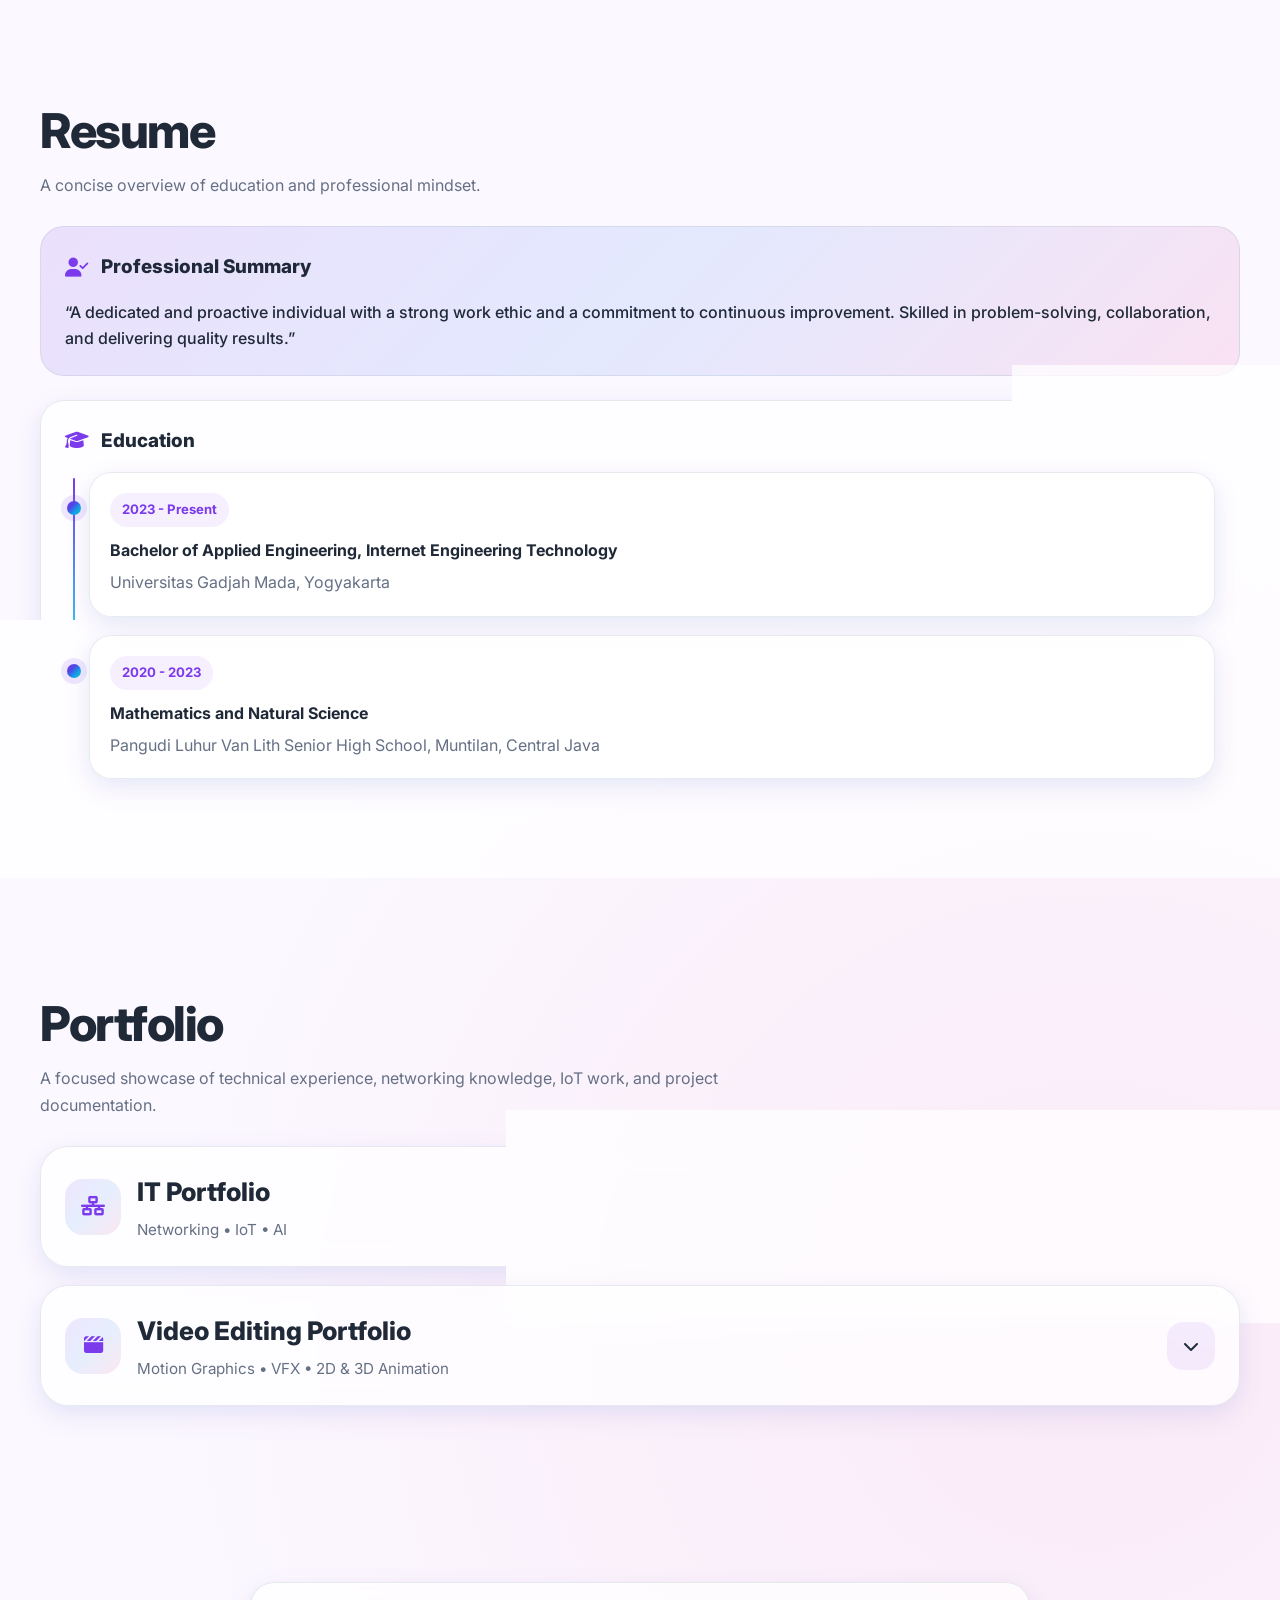
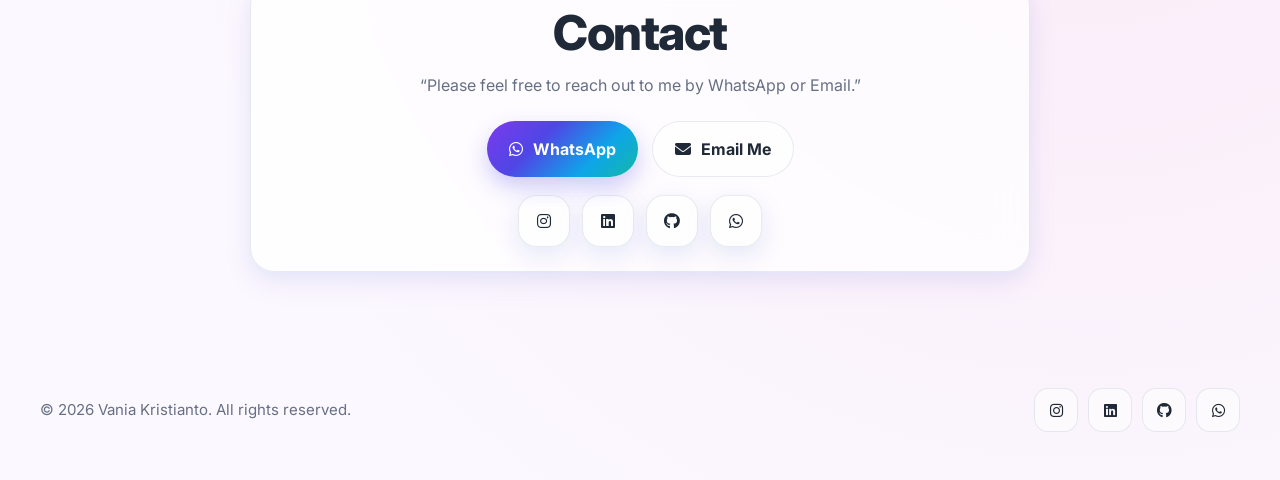
==== commit 56839c41: "Rename to index.html for GitHub Pages" ====
--- a/index.html
+++ b/index.html
@@ -1,525 +1,476 @@
 <!DOCTYPE html>
 <html lang="en">
-
 <head>
-  <meta charset="utf-8">
-  <meta content="width=device-width, initial-scale=1.0" name="viewport">
-  <title>Portfolio - Vania Kristianto</title>
-  <meta content="" name="description">
-  <meta content="" name="keywords">
-
-  <!-- Favicons -->
-  <link href="assets/img/Vania Profile.webp" rel="icon">
-  <link href="assets/img/Vania Profile.webp" rel="apple-touch-icon">
-
-  <!-- Fonts -->
-  <link href="https://fonts.googleapis.com" rel="preconnect">
-  <link href="https://fonts.gstatic.com" rel="preconnect" crossorigin>
-  <link href="https://fonts.googleapis.com/css2?family=Roboto:ital,wght@0,100;0,300;0,400;0,500;0,700;0,900;1,100;1,300;1,400;1,500;1,700;1,900&family=Poppins:ital,wght@0,100;0,200;0,300;0,400;0,500;0,600;0,700;0,800;0,900;1,100;1,200;1,300;1,400;1,500;1,600;1,700;1,800;1,900&family=Raleway:ital,wght@0,100;0,200;0,300;0,400;0,500;0,600;0,700;0,800;0,900;1,100;1,200;1,300;1,400;1,500;1,600;1,700;1,800;1,900&display=swap" rel="stylesheet">
-
-  <!-- Vendor CSS Files -->
-  <link href="assets/vendor/bootstrap/css/bootstrap.min.css" rel="stylesheet">
-  <link href="assets/vendor/bootstrap-icons/bootstrap-icons.css" rel="stylesheet">
-  <link href="assets/vendor/aos/aos.css" rel="stylesheet">
-  <link href="assets/vendor/glightbox/css/glightbox.min.css" rel="stylesheet">
-  <link href="assets/vendor/swiper/swiper-bundle.min.css" rel="stylesheet">
-
-  <!-- Main CSS File -->
-  <link href="assets/css/main.css" rel="stylesheet">
-
-  <!-- =======================================================
-  * Template Name: MyResume
-  * Template URL: https://bootstrapmade.com/free-html-bootstrap-template-my-resume/
-  * Updated: Jun 29 2024 with Bootstrap v5.3.3
-  * Author: BootstrapMade.com
-  * License: https://bootstrapmade.com/license/
-  ======================================================== -->
+  <meta charset="UTF-8" />
+  <meta name="viewport" content="width=device-width, initial-scale=1.0" />
+  <title>Vania Kristianto | IT & Creative Portfolio</title>
+  <meta name="description" content="Portfolio website of Vania Kristianto, an Internet Engineering Technology student at UGM specializing in IT, networking, IoT, and video editing." />
+  <meta property="og:title" content="Vania Kristianto | IT & Creative Portfolio" />
+  <meta property="og:description" content="Portfolio website of Vania Kristianto, an Internet Engineering Technology student at UGM specializing in IT, networking, IoT, and video editing." />
+  <meta property="og:type" content="website" />
+  <meta property="og:image" content="https://via.placeholder.com/1200x630" />
+  <!-- Replace with real favicon -->
+  <!-- <link rel="icon" href="/favicon.ico" /> -->
+  <link rel="preconnect" href="https://fonts.googleapis.com">
+  <link rel="preconnect" href="https://fonts.gstatic.com" crossorigin>
+  <link href="https://fonts.googleapis.com/css2?family=Inter:wght@400;500;600;700;800&display=swap" rel="stylesheet">
+  <link rel="stylesheet" href="https://cdnjs.cloudflare.com/ajax/libs/font-awesome/6.5.2/css/all.min.css" />
+  <link rel="stylesheet" href="https://cdn.jsdelivr.net/npm/bootstrap-icons@1.11.3/font/bootstrap-icons.min.css" />
+  <link rel="stylesheet" href="styles.css" />
 </head>
-
-<body class="index-page">
-
-  <header id="header" class="header d-flex flex-column justify-content-center">
-
-    <i class="header-toggle d-xl-none bi bi-list"></i>
-
-    <nav id="navmenu" class="navmenu">
-      <ul>
-        <li><a href="#hero" class="active"><i class="bi bi-house navicon"></i><span>Home</span></a></li>
-        <li><a href="#about"><i class="bi bi-person navicon"></i><span>About</span></a></li>
-        <li><a href="#resume"><i class="bi bi-file-earmark-text navicon"></i><span>Resume</span></a></li>
-        <li><a href="#portfolio"><i class="bi bi-images navicon"></i><span>Portfolio</span></a></li>
-        <!-- <li><a href="#services"><i class="bi bi-hdd-stack navicon"></i><span>Services</span></a></li> -->
-        <li><a href="#contact"><i class="bi bi-envelope navicon"></i><span>Contact</span></a></li>
-      </ul>
-    </nav>
-
+<body>
+  <div class="scroll-progress" id="scrollProgress" aria-hidden="true"></div>
+
+  <header class="navbar-wrap">
+    <div class="container">
+      <nav class="navbar" aria-label="Primary navigation">
+        <a href="#home" class="brand" aria-label="Go to home section">
+          <span class="brand-mark">VK</span>
+          <span class="brand-text">Vania Kristianto</span>
+        </a>
+
+        <div class="nav-menu" id="navMenu">
+          <a class="nav-link active" href="#home">Home</a>
+          <a class="nav-link" href="#about">About</a>
+          <a class="nav-link" href="#resume">Resume</a>
+          <a class="nav-link" href="#portfolio">Portfolio</a>
+          <a class="nav-link" href="#contact">Contact</a>
+        </div>
+
+        <div class="nav-actions">
+          <button class="theme-toggle" id="themeToggle" aria-label="Toggle light and dark mode" aria-pressed="false" title="Switch to dark mode">
+            <i class="fa-solid fa-sun theme-icon theme-icon-sun" aria-hidden="true"></i>
+            <i class="fa-solid fa-moon theme-icon theme-icon-moon" aria-hidden="true"></i>
+          </button>
+          <button class="hamburger" id="hamburger" aria-label="Toggle mobile menu" aria-expanded="false" aria-controls="navMenu">
+            <i class="fa-solid fa-bars"></i>
+          </button>
+        </div>
+      </nav>
+    </div>
   </header>
 
-  <main class="main">
-
-    <!-- Hero Section -->
-    <section id="hero" class="hero section light-background">
-
-      <img src="assets/img/bg.webp" alt="">
-
-      <div class="container" data-aos="zoom-out">
-        <div class="row justify-content-center">
-          <div class="col-lg-9">
-            <h2>Vania Kristianto</h2>
-            <p>I'm <span class="typed" data-typed-items="IT Engineer, Undergraduate Student, Network Engineer, Video Editor">IT Engineer</span><span class="typed-cursor typed-cursor--blink" aria-hidden="true"></span></p>
-            <div class="social-links">
-              <!-- <a href="#"><i class="bi bi-twitter-x"></i></a>
-              <a href="#"><i class="bi bi-facebook"></i></a> -->
-              <a href="https://www.instagram.com/therevaniaa" target="_blank"><i class="bi bi-instagram"></i></a>
-              <a href="https://www.linkedin.com/in/vaniakristianto" target="_blank"><i class="bi bi-linkedin"></i></a>
-              <a href="https://github.com/vaniakristianto" target="_blank"><i class="bi bi-github"></i></a>
-              <a href="https://wa.me/6285759145905" target="_blank"><i class="bi bi-whatsapp"></i></a>
-            </div>
-          </div>
-        </div>
-      </div>
-
-    </section><!-- /Hero Section -->
-
-    <!-- About Section -->
-    <section id="about" class="about section">
-
-      <!-- Section Title -->
-      <div class="container section-title" data-aos="fade-up">
-        <h2>About</h2>
-        <p>A third-year Internet Engineering Technology student at UGM,
-          combines technical expertise with creative skills in video editing, graphic design, photography, and video production. 
-          Since 2020, she has actively contributed to organizations and events, 
-          showcasing her ability to manage visual storytelling and production.</p>
-      </div><!-- End Section Title -->
-
-      <div class="container" data-aos="fade-up" data-aos-delay="100">
-
-        <div class="row gy-4 justify-content-center">
-          <div class="col-lg-4">
-            <img src="assets/img/Vania Profile.webp" class="img-fluid" alt="">
-          </div>
-          <div class="col-lg-8 content">
-            <h2>Vania Kristianto</h2>
-            <p class="fst-italic py-3">
-              
+  <main>
+    <!-- HERO -->
+    <section class="hero section" id="home">
+      <div class="container">
+        <div class="hero-grid">
+          <div class="hero-copy reveal">
+            <div class="eyebrow pill">
+              <i class="fa-solid fa-sparkles"></i>
+              Creative-Tech Hybrid Portfolio
+            </div>
+            <h1 class="hero-title">
+              Hi, I'm <span class="gradient-text">Vania Kristianto</span>
+            </h1>
+            <p class="hero-subtitle">
+              Internet Engineering Technology Student | IT Enthusiast | Video Editor
             </p>
-            <div class="row">
-              <div class="col-lg-6">
-                <ul>
-                  <li><i class="bi bi-circle-fill"></i> <strong>Birthday:</strong> <span>15 April 2005</span></li>
-                  <!-- <li><i class="bi bi-circle-fill"></i> <strong>Website:</strong> <span>www.example.com</span></li> -->
-                  <li><i class="bi bi-circle-fill"></i> <strong>Phone:</strong> <span>+62 857-5914-5905</span></li>
-                  <li><i class="bi bi-circle-fill"></i> <strong>City:</strong> <span>Yogyakarta, Indonesia</span></li>
-                </ul>
-              </div>
-              <div class="col-lg-6">
-                <ul>
-                  <li><i class="bi bi-circle-fill"></i> <strong>Age:</strong> <span>20</span></li>
-                  <li><i class="bi bi-circle-fill"></i> <strong>Degree:</strong> <span>Undergraduate Student</span></li>
-                  <li><i class="bi bi-circle-fill"></i> <strong>Email:</strong> <span>vaniakristianto15@gmail.com</span></li>
-                  <!-- <li><i class="bi bi-circle-fill"></i> <strong>Freelance:</strong> <span>Available</span></li> -->
-                </ul>
-              </div>
-            </div>
-            <p class="py-3">
-              Passionate about technology and creativity, I am eager to contribute my skills and enthusiasm to dynamic projects and teams.
+            <div class="hero-cta">
+              <a class="btn btn-primary" href="#it-portfolio">
+                <i class="fa-solid fa-briefcase"></i>
+                View Portfolio
+              </a>
+              <a class="btn btn-secondary" href="#contact">
+                <i class="fa-solid fa-paper-plane"></i>
+                Contact Me
+              </a>
+            </div>
+
+            <div class="social-row" aria-label="Social links">
+              <!-- Replace social URLs below -->
+              <a class="social-link" href="https://instagram.com/therevaniaa" target="_blank" rel="noopener noreferrer" aria-label="Instagram">
+                <i class="fa-brands fa-instagram"></i>
+              </a>
+              <a class="social-link" href="https://linkedin.com/in/vaniakrsitianto" target="_blank" rel="noopener noreferrer" aria-label="LinkedIn">
+                <i class="fa-brands fa-linkedin"></i>
+              </a>
+              <a class="social-link" href="https://github.com/vaniakristianto" target="_blank" rel="noopener noreferrer" aria-label="GitHub">
+                <i class="fa-brands fa-github"></i>
+              </a>
+              <a class="social-link" href="https://wa.me/6285759145905" target="_blank" rel="noopener noreferrer" aria-label="WhatsApp">
+                <i class="fa-brands fa-whatsapp"></i>
+              </a>
+            </div>
+          </div>
+
+          <div class="hero-visual reveal" aria-hidden="true">
+            <div class="hero-orb"></div>
+            <div class="hero-orb-2"></div>
+            <div class="hero-orb-3"></div>
+
+            <div class="hero-photo-card">
+              <!-- Replace this image URL with your own portrait photo -->
+              <img class="hero-photo" src="img/Foto 3x4.webp" alt="Portrait photo of Vania Kristianto" />
+              <div class="hero-photo-caption">Vania Kristianto</div>
+            </div>
+          </div>
+        </div>
+      </div>
+    </section>
+
+    <!-- ABOUT -->
+    <section class="section" id="about">
+      <div class="container">
+        <div class="reveal">
+          <h2 class="section-title">About</h2>
+          <p class="section-subtitle">A premium introduction that reflects both technical capability and creative execution.</p>
+        </div>
+
+        <div class="about-grid">
+          <div class="profile-card card reveal">
+            <div class="profile-frame">
+              <div class="cv-download-content">
+                <h3 class="cv-download-title">Curriculum Vitae</h3>
+                <p class="cv-download-note">View my latest CV here.</p>
+                <a class="btn btn-primary cv-download-btn" href="https://drive.google.com/file/d/1-ImHFi79BhJ05p5u4CVz-0t0MA4yEszE/view?usp=sharing" target="_blank">
+                  <i class="fa-solid fa-eye"></i>
+                  View CV
+                </a>
+              </div>
+            </div>
+          </div>
+
+          <div class="about-card card reveal">
+            <p class="about-text">
+              “A third-year Internet Engineering Technology student at UGM, combines technical expertise with creative skills in video editing, graphic design, photography, and video production. Since 2020, she has actively contributed to organizations and events, showcasing her ability to manage visual storytelling and production.”
             </p>
-          </div>
-        </div>
-
-      </div>
-
-    
-    <!-- Skills Section -->
-    <section id="skills" class="skills section">
-
-      <!-- Section Title -->
-      <div class="container section-title" data-aos="fade-up">
-        <h2>Skills</h2>
-        <p> </p>
-      </div><!-- End Section Title -->
-
-      <div class="container" data-aos="fade-up" data-aos-delay="100">
-        <div class="row gy-4 justify-content-center">
-          <div class="col-lg-3 col-md-4 col-sm-6 text-center">
-            <img src="assets/img/skills/Premiere Pro.webp" alt="Adobe Premiere Pro" class="img-fluid skill-logo" style="max-width: 80px;">
-          </div>
-          <div class="col-lg-3 col-md-4 col-sm-6 text-center">
-            <img src="assets/img/skills/After Effects.webp" alt="After Effects" class="img-fluid skill-logo" style="max-width: 80px;">
-          </div>
-          <div class="col-lg-3 col-md-4 col-sm-6 text-center">
-            <img src="assets/img/skills/Figma.webp" alt="Figma" class="img-fluid skill-logo" style="max-width: 80px;">
-          </div>
-          <div class="col-lg-3 col-md-4 col-sm-6 text-center">
-            <img src="assets/img/skills/Blender.webp" alt="Blender" class="img-fluid skill-logo" style="max-width: 80px;">
-          </div>
-          <div class="col-lg-3 col-md-4 col-sm-6 text-center">
-            <img src="assets/img/skills/Cisco.webp" alt="Cisco Networking" class="img-fluid skill-logo" style="max-width: 80px;">
-          </div>
-          <div class="col-lg-3 col-md-4 col-sm-6 text-center">
-            <img src="assets/img/skills/Mikrotik.webp" alt="MikroTik" class="img-fluid skill-logo" style="max-width: 80px;">
-          </div>
-          <div class="col-lg-3 col-md-4 col-sm-6 text-center">
-            <img src="assets/img/skills/MongoDB.webp" alt="MongoDB" class="img-fluid skill-logo" style="max-width: 80px;">
-          </div>
-          <div class="col-lg-3 col-md-4 col-sm-6 text-center">
-            <img src="assets/img/skills/MySQL.webp" alt="MySQL" class="img-fluid skill-logo" style="max-width: 80px;">
-          </div>
-      </div>
-
-    </section><!-- /Skills Section -->
-
-
-
-    <!-- Resume Section -->
-    <section id="resume" class="resume section">
-
-      <!-- Section Title -->
-      <div class="container section-title" data-aos="fade-up">
-        <h2>Resume</h2>
-        <p>A dedicated and proactive individual with a strong work ethic and a commitment to continuous improvement. 
-          Skilled in problem-solving, collaboration, and delivering quality results.</p>
-      </div><!-- End Section Title -->
-
+
+            <div class="detail-grid">
+              <div class="detail-item">
+                <i class="fa-solid fa-location-dot"></i>
+                <div>
+                  <span>City</span>
+                  <strong>Yogyakarta, Indonesia</strong>
+                </div>
+              </div>
+              <div class="detail-item">
+                <i class="fa-solid fa-cake-candles"></i>
+                <div>
+                  <span>Age</span>
+                  <strong>21</strong>
+                </div>
+              </div>
+              <div class="detail-item">
+                <i class="fa-solid fa-phone"></i>
+                <div>
+                  <span>Phone</span>
+                  <strong>+62 857-5914-5905</strong>
+                </div>
+              </div>
+              <div class="detail-item">
+                <i class="fa-solid fa-envelope"></i>
+                <div>
+                  <span>Email</span>
+                  <strong>vaniakristianto15@gmail.com</strong>
+                </div>
+              </div>
+            </div>
+          </div>
+        </div>
+      </div>
+    </section>
+
+    <!-- RESUME -->
+    <section class="section" id="resume">
       <div class="container">
-
-        <div class="row">
-
-          <div class="col-lg-6" data-aos="fade-up" data-aos-delay="100">
-            
-            <h3 class="resume-title">Education</h3>
-            <div class="resume-item">
-              <h4>Bachelor of Applied Engineering, Internet Engineering Technology</h4>
-              <h5>2023 - Present</h5>
-              <p><em>Universitas Gadjah Mada, Yogyakarta</em></p>
-              <ul>
-                <li>Embedded System Project: Recycle and Utilize Smart Disposal Integration</li>
-                <li>IoT Project: Simon Says Game</li>
-                <li>Artificial Intelligence Project: Stock Prediction</li>
-                <li>Capstone Project: SMARTCANE</li>
-              </ul>
-            </div><!-- Edn Resume Item -->
-
-            <div class="resume-item">
-              <h4>Mathematics and Natural Science</h4>
-              <h5>2020 - 2023</h5>
-              <p><em>Pangudi Luhur Van Lith Senior High School, Muntilan, Central Java</em></p>
-              <ul>
-                <li>Member of Danus (Dana Usaha - Fundraising) Batch 30, 2022-2023</li>
-                <li>Documentation Coordinator of Aksos (Aksi Sosial - Social Action) Batch 30, 2022</li>
-                <li>Vice Chairman of Lucia Dormintory House, 2021-2022</li>
-                <li>Documentation Coordinator of Maprass (Malam Apresiasi Seni dan Suara) 2022</li>
-              </ul>
-            </div><!-- End Resume Item -->
-
-          </div>
-
-          <div class="col-lg-6" data-aos="fade-up" data-aos-delay="200">
-            <h3 class="resume-title">Certifications</h3>
-
-            <div class="resume-item">
-              <h4>Cisco Networking Academy</h4>
-              <h5>2024</h5>
-              <ul>
-                <li>CCNAv7: Introduction to Networks</li>
-                <li>CCNAv7: Switching, Routing, and Wireless Essentials</li>
-                <li>English for IT 2</li>
-                <li>Introduction to IOT and Digital Transformation</li>
-                <li>Exploring Internet of Things with Cisco Packet Tracer</li>
-              </ul>
-              <h5>2025</h5>
-              <ul>
-                <li>CyberOps Associate</li>
-              </ul>
-            </div><!-- End Resume Item -->
-            
-            <div class="resume-item">
-              <h4>Huawei Academy</h4>
-              <h5>2024</h5>
-              <ul>
-                <li>HCIA-Datacom V1.0 Course (Indonesian)</li>
-              </ul>
-              <h5>2025</h5>
-              <ul>
-                <li>HCIA-AI V3.5 Course</li>
-              </ul>
-            </div><!-- End Resume Item -->
-            
-            <div class="resume-item">
-              <h4>Pembicara Kelas Visual</h4>
-              <h5>2025</h5>
-              <p><em> Departemen Teknologi Industri Pertanian Fakultas Teknologi Pertanian UGM </em></p>
-            </div><!-- End Resume Item -->
-                        
-        </div>
-
-      </div>
-
-    </section><!-- /Resume Section -->
-
-    <!-- Portfolio Section -->
-    <section id="portfolio" class="portfolio section">
-
-      <!-- Section Title -->
-      <div class="container section-title" data-aos="fade-up">
-        <h2>Portfolio</h2>
-        <p></p>
-      </div><!-- End Section Title -->
-
+        <div class="reveal">
+          <h2 class="section-title">Resume</h2>
+          <p class="section-subtitle">A concise overview of education and professional mindset.</p>
+        </div>
+
+        <div class="resume-grid">
+          <div class="summary-card reveal">
+            <h3 class="subsection-title"><i class="fa-solid fa-user-check"></i> Professional Summary</h3>
+            <p style="margin:0; color:var(--text); font-weight:500;">
+              “A dedicated and proactive individual with a strong work ethic and a commitment to continuous improvement. Skilled in problem-solving, collaboration, and delivering quality results.”
+            </p>
+          </div>
+
+          <div class="resume-card card reveal">
+            <h3 class="subsection-title"><i class="fa-solid fa-graduation-cap"></i> Education</h3>
+            <div class="timeline">
+              <article class="timeline-item card">
+                <span class="timeline-date">2023 - Present</span>
+                <h4 style="margin:0 0 6px;">Bachelor of Applied Engineering, Internet Engineering Technology</h4>
+                <p style="margin:0; color:var(--muted);">Universitas Gadjah Mada, Yogyakarta</p>
+              </article>
+              <article class="timeline-item card">
+                <span class="timeline-date">2020 - 2023</span>
+                <h4 style="margin:0 0 6px;">Mathematics and Natural Science</h4>
+                <p style="margin:0; color:var(--muted);">Pangudi Luhur Van Lith Senior High School, Muntilan, Central Java</p>
+              </article>
+            </div>
+          </div>
+        </div>
+      </div>
+    </section>
+
+    <!-- PORTFOLIO -->
+    <section class="section" id="portfolio">
       <div class="container">
-
-        <div class="isotope-layout" data-default-filter="*" data-layout="masonry" data-sort="original-order">
-
-          <ul class="portfolio-filters isotope-filters" data-aos="fade-up" data-aos-delay="100">
-            <li data-filter="*" class="filter-active">All</li>
-            <li data-filter=".filter-it">IT Project</li>
-            <li data-filter=".filter-video">Video Editing</li>
-            <li data-filter=".filter-motion">Motion Graphics</li>
-          </ul><!-- End Portfolio Filters -->
-
-          <div class="row gy-4 isotope-container" data-aos="fade-up" data-aos-delay="200">
-
-            <div class="col-lg-4 col-md-6 portfolio-item isotope-item filter-it">
-              <img src="assets/img/portfolio/it/Poster Sisnam Kelompok 3.webp" class="img-fluid" alt="">
-              <div class="portfolio-info">
-                <h4>Recycle and Utilize Smart Disposal Integration</h4>
-                <p>Embedded System Project</p>
-                <a href="assets/img/portfolio/Poster Sisnam Kelompok 3.webp" title="Recycle and Utilize Smart Disposal Integration" data-gallery="portfolio-gallery-it" class="glightbox preview-link"><i class="bi bi-zoom-in"></i></a>
-              </div>
-            </div><!-- End Portfolio Item -->
-
-            <div class="col-lg-4 col-md-6 portfolio-item isotope-item filter-video">
-              <img src="assets/img/portfolio/video/Afmov Gelex.webp" class="img-fluid" alt="">
-              <div class="portfolio-info">
-                <h4>After Movie Gelex 2025</h4>
-                <p>Documentary video, click link for full version</p>
-                <a href="https://youtu.be/k367OiTVrsI"
-                   class="glightbox preview-link"
-                   data-gallery="portfolio-gallery-video"
-                   data-glightbox="title: After Movie Gelex 2025">
-                  <i class="bi bi-zoom-in"></i></a>
-                <a href="https://youtu.be/k367OiTVrsI" target="_blank" title="Full version" class="details-link"><i class="bi bi-link-45deg"></i></a>
-              </div>
-            </div><!-- End Portfolio Item -->
-
-            <div class="col-lg-4 col-md-6 portfolio-item isotope-item filter-motion">
-              <img src="assets/img/portfolio/motion/Crew Netcomp.webp" class="img-fluid" alt="">
-              <div class="portfolio-info">
-                <h4>Crew Release Netcomp 3.0</h4>
-                <p>Motion Graphics</p>
-                <a href="https://www.instagram.com/reel/DAkzebWyGf6/embed"
-                   class="glightbox preview-link"
-                   data-glightbox="type: external; width: 500px; height: 80vh;"
-                   data-gallery="portfolio-gallery-motion"
-                   title="Crew Release Netcomp 3.0">
-                   <i class="bi bi-zoom-in"></i>
-                </a>
-                <a href="https://www.instagram.com/p/DAkzebWyGf6/?utm_source=ig_web_copy_link&igsh=MzRlODBiNWFlZA==" target="_blank" title="More Details" class="details-link"><i class="bi bi-link-45deg"></i></a>
-              </div>
-            </div><!-- End Portfolio Item -->
-
-            <div class="col-lg-4 col-md-6 portfolio-item isotope-item filter-it">
-              <img src="assets/img/portfolio/it/Poster IoT Kelompok 3.webp" class="img-fluid" alt="">
-              <div class="portfolio-info">
-                <h4>Simon Says Game</h4>
-                <p>IoT Project</p>
-                <a href="assets/img/portfolio/Poster IoT Kelompok 3.webp" title="Simon Says Game" data-gallery="portfolio-gallery-it" class="glightbox preview-link"><i class="bi bi-zoom-in"></i></a>
-              </div>
-            </div><!-- End Portfolio Item -->
-
-            <div class="col-lg-4 col-md-6 portfolio-item isotope-item filter-video">
-              <img src="assets/img/portfolio/video/Afmov Misyu.webp" class="img-fluid" alt="">
-              <div class="portfolio-info">
-                <h4>After Movie Misa Syukur 2024</h4>
-                <p>Documentary video, click link for full version</p>
-                <a href="https://www.instagram.com/p/DDO5TxNskxI/embed"
-                   title="After Movie Misa Syukur 2024"
-                   data-glightbox="type: external; width: 500px; height: 90vh;"
-                   data-gallery="portfolio-gallery-video"
-                   class="glightbox preview-link">
-                   <i class="bi bi-zoom-in"></i></a>
-                <a href="https://www.instagram.com/reel/DDO5TxNskxI/?utm_source=ig_web_copy_link&igsh=MzRlODBiNWFlZA==" target="_blank" title="Full version" class="details-link"><i class="bi bi-link-45deg"></i></a>
-              </div>
-            </div><!-- End Portfolio Item -->
-
-            <div class="col-lg-4 col-md-6 portfolio-item isotope-item filter-motion">
-              <img src="assets/img/portfolio/motion/Crew GAMAVO.webp" class="img-fluid" alt="">
-              <div class="portfolio-info">
-                <h4>Crew Release GAMAVO 2024</h4>
-                <p>Motion Graphics</p>
-                <a href="https://www.instagram.com/p/DB_TvZPTgJd/embed"
-                   class="glightbox preview-link"
-                   data-glightbox="type: external; width: 500px; height: 80vh;"
-                   data-gallery="portfolio-gallery-motion"
-                   title="Crew Release GAMAVO 2024">
-                   <i class="bi bi-zoom-in"></i>
-                </a>
-                <a href="https://www.instagram.com/p/DB_TvZPTgJd/?utm_source=ig_web_copy_link&igsh=MzRlODBiNWFlZA==" target="_blank" title="More Details" class="details-link"><i class="bi bi-link-45deg"></i></a>
-              </div>
-            </div><!-- End Portfolio Item -->
-
-            <div class="col-lg-4 col-md-6 portfolio-item isotope-item filter-it">
-              <img src="assets/img/portfolio/it/StockPred 1.webp" class="img-fluid" alt="">
-              <div class="portfolio-info">
-                <h4>Stock Prediction</h4>
-                <p>Artificial Intelligence Project</p>
-                <a href="assets/img/portfolio/it/StockPred 2.webp" title="Stock Prediction" data-gallery="portfolio-gallery-it" class="glightbox preview-link"><i class="bi bi-zoom-in"></i></a>
-                <a href="https://github.com/dihannahdi/finalproject_ai" title="More Details" class="details-link"><i class="bi bi-link-45deg"></i></a>
-              </div>
-            </div><!-- End Portfolio Item -->
-
-            <div class="col-lg-4 col-md-6 portfolio-item isotope-item filter-video">
-              <img src="assets/img/portfolio/video/Afmov GBC.webp" class="img-fluid" alt="">
-              <div class="portfolio-info">
-                <h4>After Movie GBC 2025</h4>
-                <p>Documentary video</p>
-                <a href="https://www.instagram.com/reel/DKvp21bgGjU/embed"
-                   class="glightbox preview-link"
-                   data-glightbox="type: external; width: 500px; height: 90vh;"
-                   data-gallery="portfolio-gallery-video"
-                   title="After Movie GBC 2025">
-                   <i class="bi bi-zoom-in"></i>
-                </a>
-                <a href="https://www.instagram.com/reel/DKvp21bgGjU/" target="_blank" title="Full version" class="details-link"><i class="bi bi-link-45deg"></i></a>
-              </div>
-            </div><!-- End Portfolio Item -->
-
-            <div class="col-lg-4 col-md-6 portfolio-item isotope-item filter-motion">
-              <img src="assets/img/portfolio/motion/Logo Netcomp.webp" class="img-fluid" alt="">
-              <div class="portfolio-info">
-                <h4>Logo Release Netcomp 3.0</h4>
-                <p>Motion Graphics</p>
-                <a href="https://www.instagram.com/p/DAaKX1Iuz3T/embed"
-                   class="glightbox preview-link"
-                   data-glightbox="type: external; width: 500px; height: 90vh;"
-                   data-gallery="portfolio-gallery-motion"
-                   title="Logo Release Netcomp 3.0">
-                   <i class="bi bi-zoom-in"></i>
-                </a>
-                <a href="https://www.instagram.com/p/DAaKX1Iuz3T/" target="_blank" title="More Details" class="details-link"><i class="bi bi-link-45deg"></i></a>
-              </div>
-            </div><!-- End Portfolio Item -->
-
-            <div class="col-lg-4 col-md-6 portfolio-item isotope-item filter-it">
-              <img src="assets/img/masonry-portfolio/masonry-portfolio-7.jpg" class="img-fluid" alt="">
-              <div class="portfolio-info">
-                <h4>SMARTCANE</h4>
-                <p>Capstone Project</p>
-                <a href="assets/img/masonry-portfolio/masonry-portfolio-7.jpg" title="SMARTCANE" data-gallery="portfolio-gallery-it" class="glightbox preview-link"><i class="bi bi-zoom-in"></i></a>
-                <a href="portfolio-details.html" target="_blank" title="More Details" class="details-link"><i class="bi bi-link-45deg"></i></a>
-              </div>
-            </div><!-- End Portfolio Item -->
-
-            <div class="col-lg-4 col-md-6 portfolio-item isotope-item filter-video">
-              <img src="assets/img/portfolio/video/Afmov Permad.webp" class="img-fluid" alt="">
-              <div class="portfolio-info">
-                <h4>After Movie Permadani 2024</h4>
-                <p>Documentary video, click link for full version</p>
-                <a href="https://youtu.be/zQzFZHTlJn8"
-                   class="glightbox preview-link"
-                   data-gallery="portfolio-gallery-video"
-                   data-glightbox="title: After Movie Permadani 2024">
-                  <i class="bi bi-zoom-in"></i></a>
-                <a href="https://youtu.be/zQzFZHTlJn8" target="_blank" title="Full version" class="details-link"><i class="bi bi-link-45deg"></i></a>
-              </div>
-            </div><!-- End Portfolio Item -->
-
-            <div class="col-lg-4 col-md-6 portfolio-item isotope-item filter-motion">
-              <img src="assets/img/portfolio/motion/Crew GBC.webp" class="img-fluid" alt="">
-              <div class="portfolio-info">
-                <h4>Crew Release GBC 2025</h4>
-                <p>Motion Graphics</p>
-                <a href="https://www.instagram.com/p/DH_EoARTyBy/embed"
-                   class="glightbox preview-link"
-                   data-glightbox="type: external; width: 500px; height: 80vh;"
-                   data-gallery="portfolio-gallery-motion"
-                   title="Crew Release GBC 2025">
-                   <i class="bi bi-zoom-in"></i>
-                </a>
-                <a href="https://www.instagram.com/p/DH_EoARTyBy/" target="_blank" title="More Details" class="details-link"><i class="bi bi-link-45deg"></i></a>
-              </div>
-            </div><!-- End Portfolio Item -->
-            
-
-          </div><!-- End Portfolio Container -->
-
-        </div>
-
-      </div>
-
-    </section><!-- /Portfolio Section -->
-
-    <!-- Contact Section -->
-    <section id="contact" class="contact section">
-
-      <!-- Section Title -->
-      <div class="container section-title" data-aos="fade-up">
-        <h2>Contact</h2>
-        <p>Please feel free to reach out to me by WhatsApp or Email.</p>
-      </div><!-- End Section Title -->
-
-      <div class="container" data-aos="fade" data-aos-delay="100">
-
-        <div class="row">
-          <div class="col-12 text-center" data-aos="fade-up" data-aos-delay="200">
-            <a href="https://wa.me/6285759145905" target="_blank" class="btn btn-success d-inline-block">Chat me</a>
-            <a href="mailto:vaniakristianto15@gmail.com" class="btn btn-primary d-inline-block ms-3">Email me</a>
-          </div>
-        </div>
-
-      </div>
-
-    </section><!-- /Contact Section -->
-
+        <div class="reveal">
+          <h2 class="section-title">Portfolio</h2>
+          <p class="section-subtitle">A focused showcase of technical experience, networking knowledge, IoT work, and project documentation.</p>
+        </div>
+
+        <div class="accordion reveal">
+          <div class="accordion-item" id="accordion-it">
+            <button class="accordion-btn" aria-expanded="false" aria-controls="it-panel" id="it-trigger">
+              <div class="accordion-title-wrap">
+                <div class="accordion-icon"><i class="fa-solid fa-network-wired"></i></div>
+                <div>
+                  <h3 class="accordion-title">IT Portfolio</h3>
+                  <p class="accordion-meta">Networking • IoT • AI</p>
+                </div>
+              </div>
+              <div class="accordion-chevron"><i class="fa-solid fa-chevron-down"></i></div>
+            </button>
+            <div class="accordion-panel" id="it-panel" role="region" aria-labelledby="it-trigger">
+              <div class="accordion-panel-inner portfolio-layout">
+                <section>
+                  <h4 class="subsection-title"><i class="fa-solid fa-briefcase"></i> Experiences</h4>
+                  <div class="experience-grid">
+                    <article class="experience-card">
+                      <div class="experience-icon"><i class="fa-solid fa-server"></i></div>
+                      <span class="experience-date">Feb 2026 - Present</span>
+                      <p class="experience-org">PT Berca Hardayaperkasa</p>
+                      <h5 class="experience-role">Network Engineering Internship</h5>
+                      <a class="experience-link" href="https://berca.co.id" target="_blank" rel="noopener noreferrer" aria-label="Open PT Berca Hardaya Perkasa Instagram">
+                        <i class="bi bi-links"></i>
+                        Click for more
+                      </a>
+                    </article>
+                  </div>
+                </section>
+
+                <section>
+                  <h4 class="subsection-title"><i class="fa-solid fa-screwdriver-wrench"></i> Skills</h4>
+                  <div class="skill-wrap">
+                    <div class="skill-chips">
+                      <span class="skill-chip">Networking Fundamentals</span>
+                      <span class="skill-chip">Routing &amp; Switching</span>
+                      <span class="skill-chip">IP Addressing &amp; Subnetting</span>
+                      <span class="skill-chip">Huawei / Cisco Basics</span>
+                      <span class="skill-chip">IoT</span>
+                      <span class="skill-chip">Arduino</span>
+                      <span class="skill-chip">Basic Python</span>
+                    </div>
+                  </div>
+                </section>
+
+                <section>
+                  <h4 class="subsection-title"><i class="fa-solid fa-images"></i> Gallery Portfolio</h4>
+                  <div class="filter-row" id="itFilters" role="tablist" aria-label="IT portfolio filters"></div>
+                  <div class="gallery-grid" id="itGallery"></div>
+                </section>
+              </div>
+            </div>
+          </div>
+        </div>
+
+        <div class="accordion reveal">
+          <div class="accordion-item" id="accordion-video">
+            <button class="accordion-btn" aria-expanded="false" aria-controls="video-panel" id="video-trigger">
+              <div class="accordion-title-wrap">
+                <div class="accordion-icon"><i class="fa-solid fa-clapperboard"></i></div>
+                <div>
+                  <h3 class="accordion-title">Video Editing Portfolio</h3>
+                  <p class="accordion-meta">Motion Graphics • VFX • 2D & 3D Animation</p>
+                </div>
+              </div>
+              <div class="accordion-chevron"><i class="fa-solid fa-chevron-down"></i></div>
+            </button>
+            <div class="accordion-panel" id="video-panel" role="region" aria-labelledby="video-trigger">
+              <div class="accordion-panel-inner portfolio-layout">
+                <section>
+                  <h4 class="subsection-title"><i class="fa-solid fa-film"></i> Experiences</h4>
+                  <div class="experience-grid">
+                    <article class="experience-card">
+                      <div class="experience-icon"><i class="fa-solid fa-clapperboard"></i></div>
+                      <span class="experience-date">Mar 2026 - Present</span>
+                      <p class="experience-org">PLN</p>
+                      <h5 class="experience-role">Freelance Motion Grapher</h5>
+                      <a class="experience-link" href="https://instagram.com/pln_id" target="_blank" rel="noopener noreferrer" aria-label="Open PLN Instagram">
+                        <i class="bi bi-instagram"></i>
+                        Click for more
+                      </a>
+                    </article>
+                    <article class="experience-card">
+                      <div class="experience-icon"><i class="fa-solid fa-scissors"></i></div>
+                      <span class="experience-date">Aug 2025 - Present</span>
+                      <p class="experience-org">Porsenigama UGM 2025</p>
+                      <h5 class="experience-role">Staff of Editing</h5>
+                      <a class="experience-link" href="https://instagram.com/porsenigama" target="_blank" rel="noopener noreferrer" aria-label="Open Porsenigama UGM Instagram">
+                        <i class="bi bi-instagram"></i>
+                        Click for more
+                      </a>
+                    </article>
+                    <article class="experience-card">
+                      <div class="experience-icon"><i class="fa-solid fa-scissors"></i></div>
+                      <span class="experience-date">May - Dec 2025</span>
+                      <p class="experience-org">Gelanggang Expo UGM 2025</p>
+                      <h5 class="experience-role">Staff of Editing</h5>
+                      <a class="experience-link" href="https://instagram.com/gelexugm" target="_blank" rel="noopener noreferrer" aria-label="Open Gelanggang Expo UGM Instagram">
+                        <i class="bi bi-instagram"></i>
+                        Click for more
+                      </a>
+                    </article>
+                    <article class="experience-card">
+                      <div class="experience-icon"><i class="fa-solid fa-users-gear"></i></div>
+                      <span class="experience-date">Mar - Jul 2025</span>
+                      <p class="experience-org">Gadjah Mada Basketball Competition 2025</p>
+                      <h5 class="experience-role">Coordinator of Design &amp; Documentation</h5>
+                      <a class="experience-link" href="https://instagram.com/gbc.ugm" target="_blank" rel="noopener noreferrer" aria-label="Open Gadjah Mada Basketball Competition Instagram">
+                        <i class="bi bi-instagram"></i>
+                        Click for more
+                      </a>
+                    </article>
+                    <article class="experience-card">
+                      <div class="experience-icon"><i class="fa-solid fa-layer-group"></i></div>
+                      <span class="experience-date">Jul 2024 - Mar 2025</span>
+                      <p class="experience-org">National Networking Competition 3.0</p>
+                      <h5 class="experience-role">Coordinator of DDD (Design, Documentation, Decoration)</h5>
+                      <a class="experience-link" href="https://instagram.com/netcomp.ugm" target="_blank" rel="noopener noreferrer" aria-label="Open National Networking Competition Instagram">
+                        <i class="bi bi-instagram"></i>
+                        Click for more
+                      </a>
+                    </article>
+                    <article class="experience-card">
+                      <div class="experience-icon"><i class="fa-solid fa-scissors"></i></div>
+                      <span class="experience-date">Apr - Dec 2024</span>
+                      <p class="experience-org">Pionir Permadani 2024</p>
+                      <h5 class="experience-role">Staff of Editing</h5>
+                      <a class="experience-link" href="https://instagram.com/pionirpermadani" target="_blank" rel="noopener noreferrer" aria-label="Open Pionir Permadani Instagram">
+                        <i class="bi bi-instagram"></i>
+                        Click for more
+                      </a>
+                    </article>
+                    <article class="experience-card">
+                      <div class="experience-icon"><i class="fa-solid fa-camera"></i></div>
+                      <span class="experience-date">Mar - Nov 2024</span>
+                      <p class="experience-org">Misa Syukur UGM 2024</p>
+                      <h5 class="experience-role">Sub Coordinator of Documentation</h5>
+                      <a class="experience-link" href="https://instagram.com/misyu.ugm" target="_blank" rel="noopener noreferrer" aria-label="Open Misa Syukur UGM Instagram">
+                        <i class="bi bi-instagram"></i>
+                        Click for more
+                      </a>
+                    </article>
+                  </div>
+                </section>
+
+                <section>
+                  <h4 class="subsection-title"><i class="fa-solid fa-wand-magic-sparkles"></i> Skills</h4>
+                  <div class="skill-wrap">
+                    <div class="skill-chips">
+                      <span class="skill-chip">Adobe Premiere Pro</span>
+                      <span class="skill-chip">Adobe After Effects</span>
+                      <span class="skill-chip">Figma</span>
+                      <span class="skill-chip">3D Blender</span>
+                    </div>
+                  </div>
+                </section>
+
+                <section>
+                  <h4 class="subsection-title"><i class="fa-solid fa-images"></i> Gallery Portfolio</h4>
+                  <div class="filter-row" id="videoFilters" role="tablist" aria-label="Video portfolio filters"></div>
+                  <div class="gallery-grid" id="videoGallery"></div>
+                </section>
+              </div>
+            </div>
+          </div>
+        </div>
+      </div>
+    </section>
+
+    <!-- CONTACT -->
+    <section class="section" id="contact">
+      <div class="container">
+        <div class="contact-wrap reveal">
+          <div class="contact-card card">
+            <h2 class="section-title" style="margin-bottom:12px;">Contact</h2>
+            <p class="section-subtitle" style="margin:0 auto 0; text-align:center; max-width:540px;">
+              “Please feel free to reach out to me by WhatsApp or Email.”
+            </p>
+
+            <div class="contact-actions">
+              <a class="btn btn-primary" href="https://wa.me/6285759145905" target="_blank" rel="noopener noreferrer">
+                <i class="fa-brands fa-whatsapp"></i>
+                WhatsApp
+              </a>
+              <a class="btn btn-secondary" href="mailto:vaniakristianto15@gmail.com" target="_blank" rel="noopener noreferrer">
+                <i class="fa-solid fa-envelope"></i>
+                Email Me
+              </a>
+            </div>
+
+            <div class="social-row" style="justify-content:center;">
+              <!-- Replace social URLs below -->
+              <a class="social-link" href="https://instagram.com/yourusername" target="_blank" rel="noopener noreferrer" aria-label="Instagram">
+                <i class="fa-brands fa-instagram"></i>
+              </a>
+              <a class="social-link" href="https://linkedin.com/in/yourusername" target="_blank" rel="noopener noreferrer" aria-label="LinkedIn">
+                <i class="fa-brands fa-linkedin"></i>
+              </a>
+              <a class="social-link" href="https://github.com/yourusername" target="_blank" rel="noopener noreferrer" aria-label="GitHub">
+                <i class="fa-brands fa-github"></i>
+              </a>
+              <a class="social-link" href="https://wa.me/6285759145905" target="_blank" rel="noopener noreferrer" aria-label="WhatsApp">
+                <i class="fa-brands fa-whatsapp"></i>
+              </a>
+            </div>
+          </div>
+        </div>
+      </div>
+    </section>
   </main>
 
-  <footer id="footer" class="footer position-relative light-background">
+  <footer>
     <div class="container">
-      <h3 class="sitename">Vania Kristianto</h3>
-      <p></p>
-      <div class="social-links d-flex justify-content-center">
-        <a href="https://www.instagram.com/therevaniaa" target="_blank"><i class="bi bi-instagram"></i></a>
-        <a href="https://www.linkedin.com/in/vaniakristianto" target="_blank"><i class="bi bi-linkedin"></i></a>
-        <a href="https://github.com/vaniakristianto" target="_blank"><i class="bi bi-github"></i></a>
-        <a href="https://wa.me/6285759145905" target="_blank"><i class="bi bi-whatsapp"></i></a>
-      </div>
-      <div class="container">
-        <div class="copyright">
-          <span>Copyright</span> <strong class="px-1 sitename">Vania Kristianto</strong> <span>All Rights Reserved</span>
-        </div>
-        <div class="credits">
-          <!-- All the links in the footer should remain intact. -->
-          <!-- You can delete the links only if you've purchased the pro version. -->
-          <!-- Licensing information: https://bootstrapmade.com/license/ -->
-          <!-- Purchase the pro version with working PHP/AJAX contact form: [buy-url] -->
-          Designed by <a href="https://bootstrapmade.com/">BootstrapMade</a> Distribuited by <a href="https://themewagon.com">ThemeWagon</a>
+      <div class="footer-inner">
+        <div>© 2026 Vania Kristianto. All rights reserved.</div>
+        <div class="footer-socials" aria-label="Footer social links">
+          <a class="icon-btn" href="https://instagram.com/yourusername" target="_blank" rel="noopener noreferrer" aria-label="Instagram"><i class="fa-brands fa-instagram"></i></a>
+          <a class="icon-btn" href="https://linkedin.com/in/yourusername" target="_blank" rel="noopener noreferrer" aria-label="LinkedIn"><i class="fa-brands fa-linkedin"></i></a>
+          <a class="icon-btn" href="https://github.com/yourusername" target="_blank" rel="noopener noreferrer" aria-label="GitHub"><i class="fa-brands fa-github"></i></a>
+          <a class="icon-btn" href="https://wa.me/6285759145905" target="_blank" rel="noopener noreferrer" aria-label="WhatsApp"><i class="fa-brands fa-whatsapp"></i></a>
         </div>
       </div>
     </div>
   </footer>
 
-  <!-- Scroll Top -->
-  <a href="#" id="scroll-top" class="scroll-top d-flex align-items-center justify-content-center"><i class="bi bi-arrow-up-short"></i></a>
-
-  <!-- Preloader -->
-  <div id="preloader"></div>
-
-  <!-- Vendor JS Files -->
-  <script src="assets/vendor/bootstrap/js/bootstrap.bundle.min.js"></script>
-  <script src="assets/vendor/php-email-form/validate.js"></script>
-  <script src="assets/vendor/aos/aos.js"></script>
-  <script src="assets/vendor/typed.js/typed.umd.js"></script>
-  <script src="assets/vendor/purecounter/purecounter_vanilla.js"></script>
-  <script src="assets/vendor/waypoints/noframework.waypoints.js"></script>
-  <script src="assets/vendor/glightbox/js/glightbox.min.js"></script>
-  <script src="assets/vendor/imagesloaded/imagesloaded.pkgd.min.js"></script>
-  <script src="assets/vendor/isotope-layout/isotope.pkgd.min.js"></script>
-  <script src="assets/vendor/swiper/swiper-bundle.min.js"></script>
-
-  <!-- Main JS File -->
-  <script src="assets/js/main.js"></script>
-
+  <button class="back-to-top" id="backToTop" aria-label="Back to top">
+    <i class="fa-solid fa-arrow-up"></i>
+  </button>
+
+  <!-- Shared Reusable Gallery Modal -->
+  <div class="modal" id="galleryModal" aria-hidden="true">
+    <div class="modal-backdrop" data-close-modal></div>
+    <div class="modal-dialog" role="dialog" aria-modal="true" aria-labelledby="modalTitle" tabindex="-1">
+      <div class="modal-content">
+        <div class="modal-topbar">
+          <span class="pill" id="modalSectionPill"><i class="fa-solid fa-folder-open"></i> Portfolio Item</span>
+          <button class="modal-close" id="modalClose" aria-label="Close gallery modal">
+            <i class="fa-solid fa-xmark"></i>
+          </button>
+        </div>
+        <div class="modal-image-wrap">
+          <img class="modal-image" id="modalImage" src="" alt="" />
+        </div>
+        <div class="modal-meta">
+          <span class="project-badge" id="modalCategory"></span>
+          <span class="pill" id="modalSourceType"><i class="fa-solid fa-link"></i> Source</span>
+          <div class="modal-source">
+            <a id="modalSourceLink" href="#" target="_blank" rel="noopener noreferrer" aria-label="Open project source in new tab">
+              <i class="fa-solid fa-arrow-up-right-from-square"></i>
+            </a>
+          </div>
+        </div>
+        <h3 id="modalTitle" style="margin:0 0 8px; font-size:1.5rem;"></h3>
+      </div>
+    </div>
+  </div>
+
+  <script src="script.js"></script>
 </body>
-
-</html>+</html>
--- a/styles.css
+++ b/styles.css
@@ -0,0 +1,1405 @@
+:root {
+  --bg: #fbf8ff;
+  --bg-elev: rgba(255, 255, 255, 0.72);
+  --bg-elev-2: rgba(255, 255, 255, 0.9);
+  --text: #1f2937;
+  --muted: #667085;
+  --line: rgba(148, 163, 184, 0.22);
+  --shadow: 0 10px 30px rgba(91, 33, 182, 0.08), 0 6px 18px rgba(14, 165, 233, 0.06);
+  --shadow-hover: 0 18px 40px rgba(91, 33, 182, 0.12), 0 10px 24px rgba(14, 165, 233, 0.1);
+  --primary: #7c3aed;
+  --primary-2: #4f46e5;
+  --accent: #ec4899;
+  --teal: #14b8a6;
+  --blue: #38bdf8;
+  --gold: #f59e0b;
+  --gradient-main: linear-gradient(135deg, #7c3aed 0%, #4f46e5 35%, #0ea5e9 70%, #14b8a6 100%);
+  --gradient-soft: linear-gradient(135deg, rgba(124, 58, 237, 0.12), rgba(59, 130, 246, 0.12), rgba(236, 72, 153, 0.12));
+  --radius-lg: 24px;
+  --radius-md: 20px;
+  --radius-sm: 16px;
+  --container: 1200px;
+  --nav-h: 76px;
+  --transition: 280ms cubic-bezier(.2,.8,.2,1);
+}
+
+[data-theme="dark"] {
+  --bg: #0f1220;
+  --bg-elev: rgba(17, 24, 39, 0.68);
+  --bg-elev-2: rgba(17, 24, 39, 0.9);
+  --text: #f8fafc;
+  --muted: #cbd5e1;
+  --line: rgba(148, 163, 184, 0.18);
+  --shadow: 0 12px 30px rgba(0, 0, 0, 0.28);
+  --shadow-hover: 0 20px 44px rgba(0, 0, 0, 0.38);
+  --gradient-soft: linear-gradient(135deg, rgba(124, 58, 237, 0.18), rgba(59, 130, 246, 0.14), rgba(236, 72, 153, 0.12));
+}
+
+* { box-sizing: border-box; }
+html { scroll-behavior: smooth; }
+body {
+  margin: 0;
+  font-family: 'Inter', system-ui, -apple-system, BlinkMacSystemFont, 'Segoe UI', sans-serif;
+  background:
+    radial-gradient(circle at 10% 15%, rgba(124, 58, 237, 0.08), transparent 30%),
+    radial-gradient(circle at 90% 10%, rgba(14, 165, 233, 0.08), transparent 28%),
+    radial-gradient(circle at 85% 80%, rgba(236, 72, 153, 0.08), transparent 30%),
+    var(--bg);
+  color: var(--text);
+  line-height: 1.65;
+  overflow-x: hidden;
+}
+
+img { max-width: 100%; display: block; }
+a { color: inherit; text-decoration: none; }
+button, input { font: inherit; }
+button { cursor: pointer; }
+
+.sr-only {
+  position: absolute;
+  width: 1px;
+  height: 1px;
+  padding: 0;
+  margin: -1px;
+  overflow: hidden;
+  clip: rect(0, 0, 0, 0);
+  white-space: nowrap;
+  border: 0;
+}
+
+.container {
+  width: min(var(--container), calc(100% - 2rem));
+  margin: 0 auto;
+}
+
+.section {
+  padding: 88px 0;
+  position: relative;
+  scroll-margin-top: calc(var(--nav-h) + 18px);
+}
+
+.section-title {
+  font-size: clamp(2rem, 4vw, 3rem);
+  line-height: 1.1;
+  margin: 0 0 14px;
+  font-weight: 800;
+  letter-spacing: -0.03em;
+}
+
+.section-subtitle {
+  margin: 0 0 28px;
+  color: var(--muted);
+  max-width: 760px;
+  font-size: 1rem;
+}
+
+.card {
+  background: var(--bg-elev);
+  border: 1px solid var(--line);
+  border-radius: var(--radius-lg);
+  box-shadow: var(--shadow);
+  backdrop-filter: blur(16px);
+  -webkit-backdrop-filter: blur(16px);
+}
+
+.glass {
+  background: var(--bg-elev);
+  border: 1px solid var(--line);
+  backdrop-filter: blur(14px);
+  -webkit-backdrop-filter: blur(14px);
+}
+
+.pill {
+  display: inline-flex;
+  align-items: center;
+  gap: 8px;
+  padding: 8px 14px;
+  border-radius: 999px;
+  border: 1px solid rgba(124, 58, 237, 0.16);
+  background: rgba(255, 255, 255, 0.55);
+  font-size: 0.88rem;
+  color: var(--muted);
+  font-weight: 600;
+}
+
+[data-theme="dark"] .pill {
+  background: rgba(255,255,255,0.04);
+}
+
+.btn {
+  display: inline-flex;
+  align-items: center;
+  justify-content: center;
+  gap: 10px;
+  border: 0;
+  padding: 14px 22px;
+  border-radius: 999px;
+  font-weight: 700;
+  transition: transform var(--transition), box-shadow var(--transition), background var(--transition), color var(--transition), border-color var(--transition);
+  position: relative;
+  overflow: hidden;
+}
+
+.btn:focus-visible,
+.nav-link:focus-visible,
+.icon-btn:focus-visible,
+.accordion-btn:focus-visible,
+.filter-btn:focus-visible,
+.hamburger:focus-visible,
+.theme-toggle:focus-visible,
+.back-to-top:focus-visible,
+.modal-close:focus-visible,
+.project-card:focus-visible {
+  outline: 3px solid rgba(56, 189, 248, 0.5);
+  outline-offset: 3px;
+}
+
+.btn-primary {
+  background: var(--gradient-main);
+  color: #fff;
+  box-shadow: 0 10px 22px rgba(79, 70, 229, 0.28);
+}
+
+.btn-primary:hover {
+  transform: translateY(-2px);
+  box-shadow: 0 14px 28px rgba(79, 70, 229, 0.34);
+}
+
+.btn-secondary {
+  background: rgba(255,255,255,0.65);
+  color: var(--text);
+  border: 1px solid var(--line);
+}
+
+[data-theme="dark"] .btn-secondary {
+  background: rgba(255,255,255,0.05);
+}
+
+.btn-secondary:hover {
+  transform: translateY(-2px);
+  box-shadow: var(--shadow);
+}
+
+/* Scroll progress */
+.scroll-progress {
+  position: fixed;
+  top: 0;
+  left: 0;
+  width: 0%;
+  height: 4px;
+  background: var(--gradient-main);
+  z-index: 1200;
+  transition: width 100ms linear;
+}
+
+/* Navbar */
+.navbar-wrap {
+  position: sticky;
+  top: 0;
+  z-index: 1100;
+  padding-top: 12px;
+}
+
+.navbar {
+  height: var(--nav-h);
+  display: flex;
+  align-items: center;
+  justify-content: space-between;
+  padding: 0 18px;
+  border-radius: 24px;
+  margin-top: 10px;
+  background: rgba(255, 255, 255, 0.65);
+  border: 1px solid rgba(255,255,255,0.55);
+  box-shadow: 0 12px 30px rgba(15, 23, 42, 0.06);
+  backdrop-filter: blur(16px);
+  -webkit-backdrop-filter: blur(16px);
+}
+
+[data-theme="dark"] .navbar {
+  background: rgba(15, 23, 42, 0.6);
+  border-color: rgba(255,255,255,0.08);
+}
+
+.brand {
+  display: flex;
+  align-items: center;
+  gap: 12px;
+  font-weight: 800;
+  letter-spacing: -0.02em;
+}
+
+.brand-mark {
+  width: 40px;
+  height: 40px;
+  border-radius: 14px;
+  background: var(--gradient-main);
+  display: grid;
+  place-items: center;
+  color: white;
+  font-weight: 800;
+  box-shadow: 0 10px 20px rgba(124, 58, 237, 0.22);
+}
+
+.nav-menu {
+  display: flex;
+  align-items: center;
+  gap: 8px;
+}
+
+.nav-link {
+  padding: 10px 14px;
+  border-radius: 999px;
+  color: var(--muted);
+  font-size: 0.95rem;
+  font-weight: 600;
+  transition: all var(--transition);
+}
+
+.nav-link.active,
+.nav-link:hover {
+  color: var(--text);
+  background: rgba(124, 58, 237, 0.08);
+}
+
+.nav-actions {
+  display: flex;
+  align-items: center;
+  gap: 10px;
+}
+
+.hamburger,
+.icon-btn {
+  width: 44px;
+  height: 44px;
+  border-radius: 14px;
+  border: 1px solid var(--line);
+  background: rgba(255,255,255,0.55);
+  display: grid;
+  place-items: center;
+  color: var(--text);
+  transition: all var(--transition);
+}
+
+[data-theme="dark"] .hamburger,
+[data-theme="dark"] .icon-btn {
+  background: rgba(255,255,255,0.04);
+}
+
+.hamburger:hover,
+.icon-btn:hover {
+  transform: translateY(-2px);
+  box-shadow: var(--shadow);
+}
+
+.theme-toggle {
+  width: 52px;
+  height: 30px;
+  border-radius: 999px;
+  border: 1px solid var(--line);
+  background: rgba(124, 58, 237, 0.14);
+  display: inline-flex;
+  align-items: center;
+  justify-content: space-between;
+  padding: 0 7px;
+  overflow: hidden;
+  position: relative;
+  transition: background var(--transition), border-color var(--transition), box-shadow var(--transition);
+}
+
+.theme-toggle .theme-icon {
+  font-size: 11px;
+  line-height: 1;
+  color: var(--muted);
+  opacity: 0.65;
+  transition: opacity var(--transition), color var(--transition);
+  z-index: 2;
+  pointer-events: none;
+}
+
+.theme-toggle .theme-icon-sun {
+  color: #f59e0b;
+}
+
+.theme-toggle .theme-icon-moon {
+  color: #6366f1;
+}
+
+.theme-toggle::before {
+  content: '';
+  position: absolute;
+  left: 3px;
+  top: 3px;
+  width: 22px;
+  height: 22px;
+  border-radius: 50%;
+  background: #ffffff;
+  box-shadow: 0 2px 8px rgba(15, 23, 42, 0.25);
+  transition: transform var(--transition), background var(--transition);
+  z-index: 1;
+}
+
+[data-theme="dark"] .theme-toggle {
+  background: rgba(56, 189, 248, 0.2);
+}
+
+[data-theme="dark"] .theme-toggle::before {
+  transform: translateX(22px);
+  background: #0f172a;
+}
+
+[data-theme="dark"] .theme-toggle .theme-icon-sun {
+  opacity: 0.35;
+}
+
+[data-theme="dark"] .theme-toggle .theme-icon-moon {
+  opacity: 1;
+}
+
+:root:not([data-theme="dark"]) .theme-toggle .theme-icon-sun {
+  opacity: 1;
+}
+
+:root:not([data-theme="dark"]) .theme-toggle .theme-icon-moon {
+  opacity: 0.35;
+}
+
+.theme-toggle:hover {
+  box-shadow: var(--shadow);
+}
+
+.hamburger { display: none; }
+
+/* Hero */
+.hero {
+  padding: 52px 0 80px;
+  min-height: calc(100vh - 40px);
+  display: flex;
+  align-items: center;
+}
+
+.hero-grid {
+  display: grid;
+  grid-template-columns: 1.1fr 0.9fr;
+  gap: 28px;
+  align-items: center;
+  position: relative;
+}
+
+.hero-copy {
+  position: relative;
+  z-index: 2;
+}
+
+.eyebrow {
+  margin-bottom: 16px;
+}
+
+.hero-title {
+  font-size: clamp(2.7rem, 7vw, 5.4rem);
+  line-height: 0.95;
+  letter-spacing: -0.05em;
+  margin: 0 0 16px;
+  font-weight: 800;
+}
+
+.hero-title .gradient-text {
+  background: var(--gradient-main);
+  -webkit-background-clip: text;
+  background-clip: text;
+  color: transparent;
+}
+
+.hero-subtitle {
+  font-size: clamp(1rem, 2vw, 1.18rem);
+  color: var(--muted);
+  max-width: 620px;
+  margin: 0 0 28px;
+}
+
+.hero-cta {
+  display: flex;
+  flex-wrap: wrap;
+  gap: 14px;
+  margin-bottom: 28px;
+}
+
+.social-row {
+  display: flex;
+  flex-wrap: wrap;
+  gap: 12px;
+}
+
+.social-link {
+  width: 52px;
+  height: 52px;
+  border-radius: 18px;
+  display: grid;
+  place-items: center;
+  color: var(--text);
+  background: rgba(255,255,255,0.58);
+  border: 1px solid var(--line);
+  box-shadow: var(--shadow);
+  transition: transform var(--transition), box-shadow var(--transition), background var(--transition);
+}
+
+.social-link:hover {
+  transform: translateY(-4px) scale(1.03);
+  box-shadow: var(--shadow-hover);
+  background: rgba(255,255,255,0.85);
+}
+
+.hero-visual {
+  position: relative;
+  min-height: 560px;
+  display: flex;
+  align-items: center;
+  justify-content: center;
+}
+
+.hero-card {
+  width: 100%;
+  max-width: 520px;
+  padding: 24px;
+  border-radius: 30px;
+  position: relative;
+  overflow: hidden;
+}
+
+.hero-card::before {
+  content: "";
+  position: absolute;
+  inset: 0;
+  background: linear-gradient(145deg, rgba(255,255,255,0.26), rgba(255,255,255,0.06));
+  pointer-events: none;
+}
+
+.hero-card-grid {
+  position: relative;
+  z-index: 1;
+  display: grid;
+  grid-template-columns: 1.15fr 0.85fr;
+  gap: 16px;
+}
+
+.hero-feature,
+.hero-stat,
+.hero-mini {
+  border-radius: 22px;
+  padding: 18px;
+  background: rgba(255,255,255,0.56);
+  border: 1px solid rgba(255,255,255,0.55);
+  box-shadow: var(--shadow);
+}
+
+[data-theme="dark"] .hero-feature,
+[data-theme="dark"] .hero-stat,
+[data-theme="dark"] .hero-mini {
+  background: rgba(255,255,255,0.04);
+  border-color: rgba(255,255,255,0.08);
+}
+
+.hero-photo-card {
+  width: 100%;
+  max-width: 420px;
+  border-radius: 28px;
+  overflow: hidden;
+  border: 1px solid var(--line);
+  background: var(--bg-elev);
+  box-shadow: var(--shadow-hover);
+  backdrop-filter: blur(12px);
+}
+
+.hero-photo {
+  width: 100%;
+  aspect-ratio: 4 / 5;
+  object-fit: cover;
+  display: block;
+}
+
+.hero-photo-caption {
+  padding: 14px 16px;
+  font-weight: 700;
+  text-align: center;
+  color: var(--text);
+}
+
+.hero-feature {
+  min-height: 300px;
+  display: flex;
+  flex-direction: column;
+  justify-content: space-between;
+  background:
+    linear-gradient(180deg, rgba(255,255,255,0.5), rgba(255,255,255,0.15)),
+    url('https://via.placeholder.com/700x900') center/cover no-repeat;
+}
+
+.hero-badges {
+  display: flex;
+  flex-wrap: wrap;
+  gap: 8px;
+}
+
+.badge {
+  display: inline-flex;
+  align-items: center;
+  gap: 8px;
+  padding: 8px 12px;
+  border-radius: 999px;
+  background: rgba(15, 23, 42, 0.68);
+  color: #fff;
+  font-size: 0.78rem;
+  font-weight: 700;
+  backdrop-filter: blur(10px);
+}
+
+.hero-stat strong {
+  display: block;
+  font-size: 1.8rem;
+  line-height: 1;
+  margin-bottom: 6px;
+}
+
+.hero-orb,
+.hero-orb-2,
+.hero-orb-3 {
+  position: absolute;
+  border-radius: 50%;
+  filter: blur(8px);
+  opacity: 0.9;
+  pointer-events: none;
+  animation: float 8s ease-in-out infinite;
+}
+
+.hero-orb {
+  width: 180px;
+  height: 180px;
+  background: radial-gradient(circle, rgba(124,58,237,0.25), rgba(124,58,237,0));
+  top: -20px;
+  right: 8%;
+}
+
+.hero-orb-2 {
+  width: 140px;
+  height: 140px;
+  background: radial-gradient(circle, rgba(14,165,233,0.22), rgba(14,165,233,0));
+  bottom: 8%;
+  left: -20px;
+  animation-delay: -2s;
+}
+
+.hero-orb-3 {
+  width: 110px;
+  height: 110px;
+  background: radial-gradient(circle, rgba(236,72,153,0.22), rgba(236,72,153,0));
+  bottom: 18%;
+  right: 0;
+  animation-delay: -4s;
+}
+
+/* About */
+.about-grid {
+  display: grid;
+  grid-template-columns: 0.8fr 1.2fr;
+  gap: 24px;
+  align-items: stretch;
+}
+
+.profile-card,
+.about-card,
+.resume-card,
+.contact-card,
+.accordion-panel-inner {
+  padding: 24px;
+}
+
+.about-grid .profile-card,
+.about-grid .about-card {
+  padding: 20px;
+}
+
+.profile-frame {
+  position: relative;
+  border-radius: 28px;
+  overflow: hidden;
+  min-height: 320px;
+  background: var(--gradient-soft);
+  border: 1px solid var(--line);
+  display: flex;
+  align-items: center;
+  justify-content: center;
+}
+
+.cv-download-content {
+  text-align: center;
+  max-width: 320px;
+  display: grid;
+  gap: 14px;
+  justify-items: center;
+}
+
+.cv-download-title {
+  margin: 0;
+  font-size: 1.25rem;
+  font-weight: 800;
+  color: var(--text);
+}
+
+.cv-download-note {
+  margin: 0;
+  color: var(--muted);
+}
+
+.cv-download-btn {
+  min-width: 170px;
+}
+
+.profile-frame img {
+  width: 100%;
+  height: 100%;
+  object-fit: cover;
+}
+
+.profile-overlay {
+  position: absolute;
+  inset: auto 16px 16px 16px;
+  padding: 14px;
+  border-radius: 18px;
+  background: rgba(15, 23, 42, 0.68);
+  color: #fff;
+  backdrop-filter: blur(12px);
+}
+
+.about-text {
+  margin: 0 0 24px;
+  color: var(--muted);
+  font-size: 1.02rem;
+}
+
+.detail-grid {
+  display: grid;
+  grid-template-columns: repeat(2, minmax(0, 1fr));
+  gap: 14px;
+}
+
+.detail-item {
+  display: flex;
+  align-items: flex-start;
+  gap: 12px;
+  padding: 16px;
+  border-radius: 18px;
+  border: 1px solid var(--line);
+  background: rgba(255,255,255,0.48);
+}
+
+.detail-item > div {
+  min-width: 0;
+}
+
+[data-theme="dark"] .detail-item {
+  background: rgba(255,255,255,0.03);
+}
+
+.detail-item i {
+  width: 42px;
+  height: 42px;
+  border-radius: 14px;
+  display: grid;
+  place-items: center;
+  background: var(--gradient-soft);
+  color: var(--primary);
+  flex-shrink: 0;
+}
+
+.detail-item span {
+  display: block;
+  color: var(--muted);
+  font-size: 0.84rem;
+  margin-bottom: 2px;
+}
+
+.detail-item strong {
+  overflow-wrap: anywhere;
+  word-break: break-word;
+}
+
+/* Resume */
+.resume-grid {
+  display: grid;
+  grid-template-columns: 1fr;
+  gap: 24px;
+}
+
+.summary-card {
+  padding: 24px;
+  border-radius: 24px;
+  background: var(--gradient-soft);
+  border: 1px solid var(--line);
+}
+
+.timeline {
+  position: relative;
+  margin-top: 8px;
+  padding-left: 24px;
+}
+
+.timeline::before {
+  content: "";
+  position: absolute;
+  left: 8px;
+  top: 6px;
+  bottom: 6px;
+  width: 2px;
+  background: linear-gradient(180deg, var(--primary), var(--blue), var(--accent));
+  border-radius: 999px;
+}
+
+.timeline-item {
+  position: relative;
+  margin-bottom: 18px;
+  padding: 20px;
+  border-radius: 22px;
+  transition: transform var(--transition), box-shadow var(--transition);
+}
+
+.timeline-item:hover { transform: translateY(-4px); box-shadow: var(--shadow-hover); }
+
+.timeline-item::before {
+  content: "";
+  position: absolute;
+  left: -23px;
+  top: 28px;
+  width: 14px;
+  height: 14px;
+  border-radius: 50%;
+  background: var(--gradient-main);
+  box-shadow: 0 0 0 6px rgba(124, 58, 237, 0.12);
+}
+
+.timeline-date {
+  display: inline-flex;
+  margin-bottom: 10px;
+  padding: 6px 12px;
+  border-radius: 999px;
+  background: rgba(124, 58, 237, 0.08);
+  color: var(--primary);
+  font-size: 0.82rem;
+  font-weight: 700;
+}
+
+/* Accordion */
+.accordion {
+  display: grid;
+  gap: 18px;
+}
+
+.accordion + .accordion {
+  margin-top: 18px;
+}
+
+.accordion-item {
+  border-radius: 28px;
+  overflow: hidden;
+  border: 1px solid var(--line);
+  background: var(--bg-elev);
+  box-shadow: var(--shadow);
+  backdrop-filter: blur(14px);
+}
+
+.accordion-btn {
+  width: 100%;
+  border: 0;
+  background: transparent;
+  color: var(--text);
+  padding: 24px;
+  display: flex;
+  align-items: center;
+  justify-content: space-between;
+  gap: 18px;
+  text-align: left;
+}
+
+.accordion-title-wrap {
+  display: flex;
+  align-items: center;
+  gap: 16px;
+}
+
+.accordion-icon {
+  width: 56px;
+  height: 56px;
+  border-radius: 18px;
+  display: grid;
+  place-items: center;
+  background: var(--gradient-soft);
+  color: var(--primary);
+  font-size: 1.2rem;
+  flex-shrink: 0;
+}
+
+.accordion-title {
+  font-size: clamp(1.3rem, 2vw, 1.6rem);
+  font-weight: 800;
+  margin: 0 0 4px;
+}
+
+.accordion-meta {
+  margin: 0;
+  color: var(--muted);
+  font-size: 0.95rem;
+}
+
+.accordion-chevron {
+  width: 48px;
+  height: 48px;
+  border-radius: 16px;
+  display: grid;
+  place-items: center;
+  background: rgba(124, 58, 237, 0.08);
+  transition: transform var(--transition), background var(--transition);
+  flex-shrink: 0;
+}
+
+.accordion-item.open .accordion-chevron {
+  transform: rotate(180deg);
+  background: rgba(124, 58, 237, 0.14);
+}
+
+.accordion-panel {
+  max-height: 0;
+  overflow: hidden;
+  transition: max-height 420ms cubic-bezier(.2,.8,.2,1);
+}
+
+.portfolio-layout {
+  display: grid;
+  gap: 26px;
+}
+
+.subsection-title {
+  display: flex;
+  align-items: center;
+  gap: 12px;
+  margin: 0 0 16px;
+  font-size: 1.18rem;
+  font-weight: 800;
+}
+
+.subsection-title i {
+  color: var(--primary);
+}
+
+.experience-grid {
+  display: grid;
+  grid-template-columns: repeat(4, minmax(0, 1fr));
+  gap: 12px;
+}
+
+.experience-sort-note {
+  margin: -4px 0 14px;
+  color: var(--muted);
+  font-size: 0.9rem;
+  font-weight: 600;
+}
+
+.experience-card {
+  padding: 12px;
+  border: 1px dashed var(--line);
+  background: transparent;
+  border-radius: 12px;
+  transition: none;
+  display: flex;
+  flex-direction: column;
+  gap: 6px;
+}
+
+.experience-card:last-child {
+  border-bottom: 1px dashed var(--line);
+}
+
+.experience-icon {
+  display: none;
+}
+
+.experience-date {
+  display: inline-flex;
+  width: fit-content;
+  padding: 6px 10px;
+  border-radius: 999px;
+  background: rgba(124, 58, 237, 0.12);
+  border: 1px solid rgba(124, 58, 237, 0.2);
+  color: var(--primary);
+  font-size: 0.78rem;
+  font-weight: 700;
+}
+
+.experience-role {
+  margin: 0;
+  font-size: 0.9rem;
+  color: var(--muted);
+  font-weight: 600;
+}
+
+.experience-org {
+  margin: 0;
+  color: var(--text);
+  font-weight: 800;
+  font-size: 1rem;
+}
+
+.experience-link {
+  margin-top: 4px;
+  display: inline-flex;
+  align-items: center;
+  gap: 8px;
+  width: fit-content;
+  padding: 0;
+  border: 0;
+  background: transparent;
+  font-size: 0.82rem;
+  font-weight: 700;
+  color: var(--primary);
+  transition: opacity var(--transition);
+}
+
+.experience-link:hover {
+  opacity: 0.8;
+}
+
+.skill-wrap {
+  display: grid;
+  gap: 14px;
+}
+
+.skill-chips {
+  display: flex;
+  flex-wrap: wrap;
+  gap: 10px;
+}
+
+.skill-chip {
+  padding: 10px 14px;
+  border-radius: 999px;
+  border: 1px solid rgba(124, 58, 237, 0.14);
+  background: rgba(124, 58, 237, 0.06);
+  font-weight: 600;
+  font-size: 0.92rem;
+}
+
+.skill-bars {
+  display: grid;
+  grid-template-columns: repeat(2, minmax(0, 1fr));
+  gap: 14px;
+}
+
+.skill-bar {
+  padding: 14px;
+  border-radius: 18px;
+  border: 1px solid var(--line);
+  background: rgba(255,255,255,0.45);
+}
+
+[data-theme="dark"] .skill-bar {
+  background: rgba(255,255,255,0.03);
+}
+
+.skill-bar-top {
+  display: flex;
+  justify-content: space-between;
+  gap: 10px;
+  font-size: 0.9rem;
+  margin-bottom: 10px;
+}
+
+.skill-track {
+  height: 8px;
+  border-radius: 999px;
+  background: rgba(148, 163, 184, 0.18);
+  overflow: hidden;
+}
+
+.skill-fill {
+  height: 100%;
+  border-radius: inherit;
+  background: var(--gradient-main);
+}
+
+.filter-row {
+  display: flex;
+  flex-wrap: wrap;
+  gap: 10px;
+  margin-bottom: 18px;
+}
+
+.filter-btn {
+  border: 1px solid var(--line);
+  background: rgba(255,255,255,0.5);
+  color: var(--muted);
+  padding: 10px 14px;
+  border-radius: 999px;
+  font-weight: 700;
+  transition: all var(--transition);
+}
+
+[data-theme="dark"] .filter-btn {
+  background: rgba(255,255,255,0.03);
+}
+
+.filter-btn.active,
+.filter-btn:hover {
+  background: rgba(124, 58, 237, 0.1);
+  color: var(--text);
+  border-color: rgba(124, 58, 237, 0.16);
+}
+
+.gallery-grid {
+  display: grid;
+  grid-template-columns: repeat(3, minmax(0, 1fr));
+  gap: 16px;
+}
+
+.project-card {
+  position: relative;
+  border: 0;
+  width: 100%;
+  text-align: left;
+  padding: 0;
+  border-radius: 24px;
+  overflow: hidden;
+  background: rgba(255,255,255,0.55);
+  border: 1px solid var(--line);
+  box-shadow: var(--shadow);
+  transition: transform var(--transition), box-shadow var(--transition);
+}
+
+.project-card:hover {
+  transform: translateY(-6px);
+  box-shadow: var(--shadow-hover);
+}
+
+.project-thumb-wrap {
+  position: relative;
+  overflow: hidden;
+  aspect-ratio: 16 / 10;
+}
+
+.project-thumb {
+  width: 100%;
+  height: 100%;
+  object-fit: cover;
+  transition: transform 500ms ease;
+}
+
+.project-card:hover .project-thumb {
+  transform: scale(1.06);
+}
+
+.project-overlay {
+  position: absolute;
+  inset: 0;
+  display: flex;
+  align-items: flex-end;
+  justify-content: space-between;
+  padding: 16px;
+  background: linear-gradient(180deg, rgba(15,23,42,0.02), rgba(15,23,42,0.68));
+  color: white;
+  opacity: 0;
+  transition: opacity var(--transition);
+}
+
+.project-card:hover .project-overlay,
+.project-card:focus-visible .project-overlay {
+  opacity: 1;
+}
+
+.project-body {
+  padding: 16px;
+}
+
+.project-badge {
+  display: inline-flex;
+  padding: 6px 10px;
+  border-radius: 999px;
+  font-size: 0.75rem;
+  font-weight: 800;
+  letter-spacing: 0.01em;
+  margin-bottom: 10px;
+  background: rgba(124, 58, 237, 0.1);
+  color: var(--primary);
+}
+
+.project-title {
+  margin: 0 0 6px;
+  font-size: 1rem;
+  font-weight: 700;
+}
+
+.project-desc {
+  margin: 0;
+  color: var(--muted);
+  font-size: 0.9rem;
+}
+
+/* Contact */
+.contact-wrap {
+  display: grid;
+  grid-template-columns: 1fr;
+  justify-items: center;
+}
+
+.contact-card {
+  width: min(780px, 100%);
+  text-align: center;
+}
+
+.contact-actions {
+  display: flex;
+  flex-wrap: wrap;
+  justify-content: center;
+  gap: 14px;
+  margin: 22px 0 18px;
+}
+
+/* Footer */
+footer {
+  padding: 28px 0 48px;
+}
+
+.footer-inner {
+  display: flex;
+  flex-wrap: wrap;
+  gap: 14px;
+  align-items: center;
+  justify-content: space-between;
+  color: var(--muted);
+  font-size: 0.94rem;
+}
+
+.footer-socials {
+  display: flex;
+  gap: 10px;
+}
+
+/* Back to top */
+.back-to-top {
+  position: fixed;
+  right: 18px;
+  bottom: 18px;
+  width: 52px;
+  height: 52px;
+  border-radius: 18px;
+  border: 1px solid var(--line);
+  background: rgba(255,255,255,0.72);
+  box-shadow: var(--shadow);
+  display: grid;
+  place-items: center;
+  z-index: 1000;
+  opacity: 0;
+  visibility: hidden;
+  transform: translateY(10px);
+  transition: all var(--transition);
+}
+
+[data-theme="dark"] .back-to-top {
+  background: rgba(17,24,39,0.8);
+}
+
+.back-to-top.show {
+  opacity: 1;
+  visibility: visible;
+  transform: translateY(0);
+}
+
+/* Modal */
+.modal {
+  position: fixed;
+  inset: 0;
+  z-index: 1400;
+  display: grid;
+  place-items: center;
+  padding: 1rem;
+  opacity: 0;
+  visibility: hidden;
+  transition: opacity 240ms ease, visibility 240ms ease;
+}
+
+.modal.open {
+  opacity: 1;
+  visibility: visible;
+}
+
+.modal-backdrop {
+  position: absolute;
+  inset: 0;
+  background: rgba(15, 23, 42, 0.72);
+  backdrop-filter: blur(8px);
+}
+
+.modal-dialog {
+  position: relative;
+  width: min(920px, 100%);
+  max-height: min(88vh, 900px);
+  overflow: auto;
+  border-radius: 28px;
+  background: var(--bg-elev-2);
+  border: 1px solid var(--line);
+  box-shadow: 0 30px 70px rgba(0, 0, 0, 0.28);
+  transform: translateY(16px) scale(0.98);
+  transition: transform 260ms cubic-bezier(.2,.8,.2,1);
+}
+
+.modal.open .modal-dialog {
+  transform: translateY(0) scale(1);
+}
+
+.modal-content {
+  padding: 20px;
+}
+
+.modal-topbar {
+  display: flex;
+  justify-content: space-between;
+  align-items: center;
+  gap: 12px;
+  margin-bottom: 14px;
+}
+
+.modal-close {
+  width: 44px;
+  height: 44px;
+  border-radius: 14px;
+  border: 1px solid var(--line);
+  background: rgba(255,255,255,0.6);
+  display: grid;
+  place-items: center;
+}
+
+[data-theme="dark"] .modal-close {
+  background: rgba(255,255,255,0.05);
+}
+
+.modal-image-wrap {
+  border-radius: 22px;
+  overflow: hidden;
+  aspect-ratio: 16 / 9;
+  background: rgba(148, 163, 184, 0.08);
+  margin-bottom: 16px;
+}
+
+.modal-image {
+  width: 100%;
+  height: 100%;
+  object-fit: cover;
+}
+
+.modal-media-embed {
+  width: 100%;
+  height: 100%;
+  border: 0;
+  display: block;
+}
+
+.modal-meta {
+  display: flex;
+  flex-wrap: wrap;
+  align-items: center;
+  gap: 10px;
+  margin-bottom: 10px;
+}
+
+.modal-source {
+  margin-left: auto;
+}
+
+.modal-source a {
+  width: 44px;
+  height: 44px;
+  display: grid;
+  place-items: center;
+  border-radius: 14px;
+  border: 1px solid var(--line);
+  background: rgba(124, 58, 237, 0.08);
+  color: var(--primary);
+}
+
+/* Reveal animation */
+.reveal {
+  opacity: 0;
+  transform: translateY(22px);
+  transition: opacity 700ms ease, transform 700ms ease;
+}
+
+.reveal.visible {
+  opacity: 1;
+  transform: translateY(0);
+}
+
+/* Responsive */
+@media (max-width: 1080px) {
+  .hero-grid,
+  .about-grid { grid-template-columns: 1fr; }
+  .hero-visual { min-height: auto; }
+  .experience-grid { grid-template-columns: repeat(2, minmax(0, 1fr)); }
+  .gallery-grid { grid-template-columns: repeat(2, minmax(0, 1fr)); }
+}
+
+@media (max-width: 860px) {
+  .nav-menu {
+    position: absolute;
+    top: calc(100% + 10px);
+    left: 0;
+    right: 0;
+    padding: 14px;
+    border-radius: 22px;
+    background: var(--bg-elev-2);
+    border: 1px solid var(--line);
+    box-shadow: var(--shadow);
+    display: none;
+    flex-direction: column;
+    align-items: stretch;
+  }
+
+  .nav-menu.open { display: flex; }
+  .nav-link { width: 100%; }
+  .hamburger { display: grid; }
+  .desktop-only { display: none !important; }
+  .hero-card-grid { grid-template-columns: 1fr; }
+  .skill-bars { grid-template-columns: 1fr; }
+}
+
+@media (max-width: 640px) {
+  :root { --nav-h: 70px; }
+  .section { padding: 72px 0; }
+  .navbar { padding: 0 12px; }
+  .brand-text { display: none; }
+  .hero { min-height: auto; padding-top: 34px; }
+  .hero-title { font-size: clamp(2.2rem, 12vw, 3.5rem); }
+  .hero-cta { flex-direction: column; align-items: stretch; }
+  .btn { width: 100%; }
+  .detail-grid,
+  .experience-grid,
+  .gallery-grid { grid-template-columns: 1fr; }
+  .social-row { gap: 10px; }
+  .social-link { width: 48px; height: 48px; }
+  .accordion-btn { padding: 18px; }
+  .profile-card,
+  .about-card,
+  .resume-card,
+  .contact-card,
+  .accordion-panel-inner { padding: 18px; }
+  .footer-inner { flex-direction: column; align-items: flex-start; }
+}
+
+@media (prefers-reduced-motion: reduce) {
+  html { scroll-behavior: auto; }
+  *, *::before, *::after {
+    animation: none !important;
+    transition-duration: 0.01ms !important;
+    transition-delay: 0ms !important;
+  }
+  .reveal { opacity: 1; transform: none; }
+}
+
+@keyframes float {
+  0%, 100% { transform: translateY(0px); }
+  50% { transform: translateY(-12px); }
+}
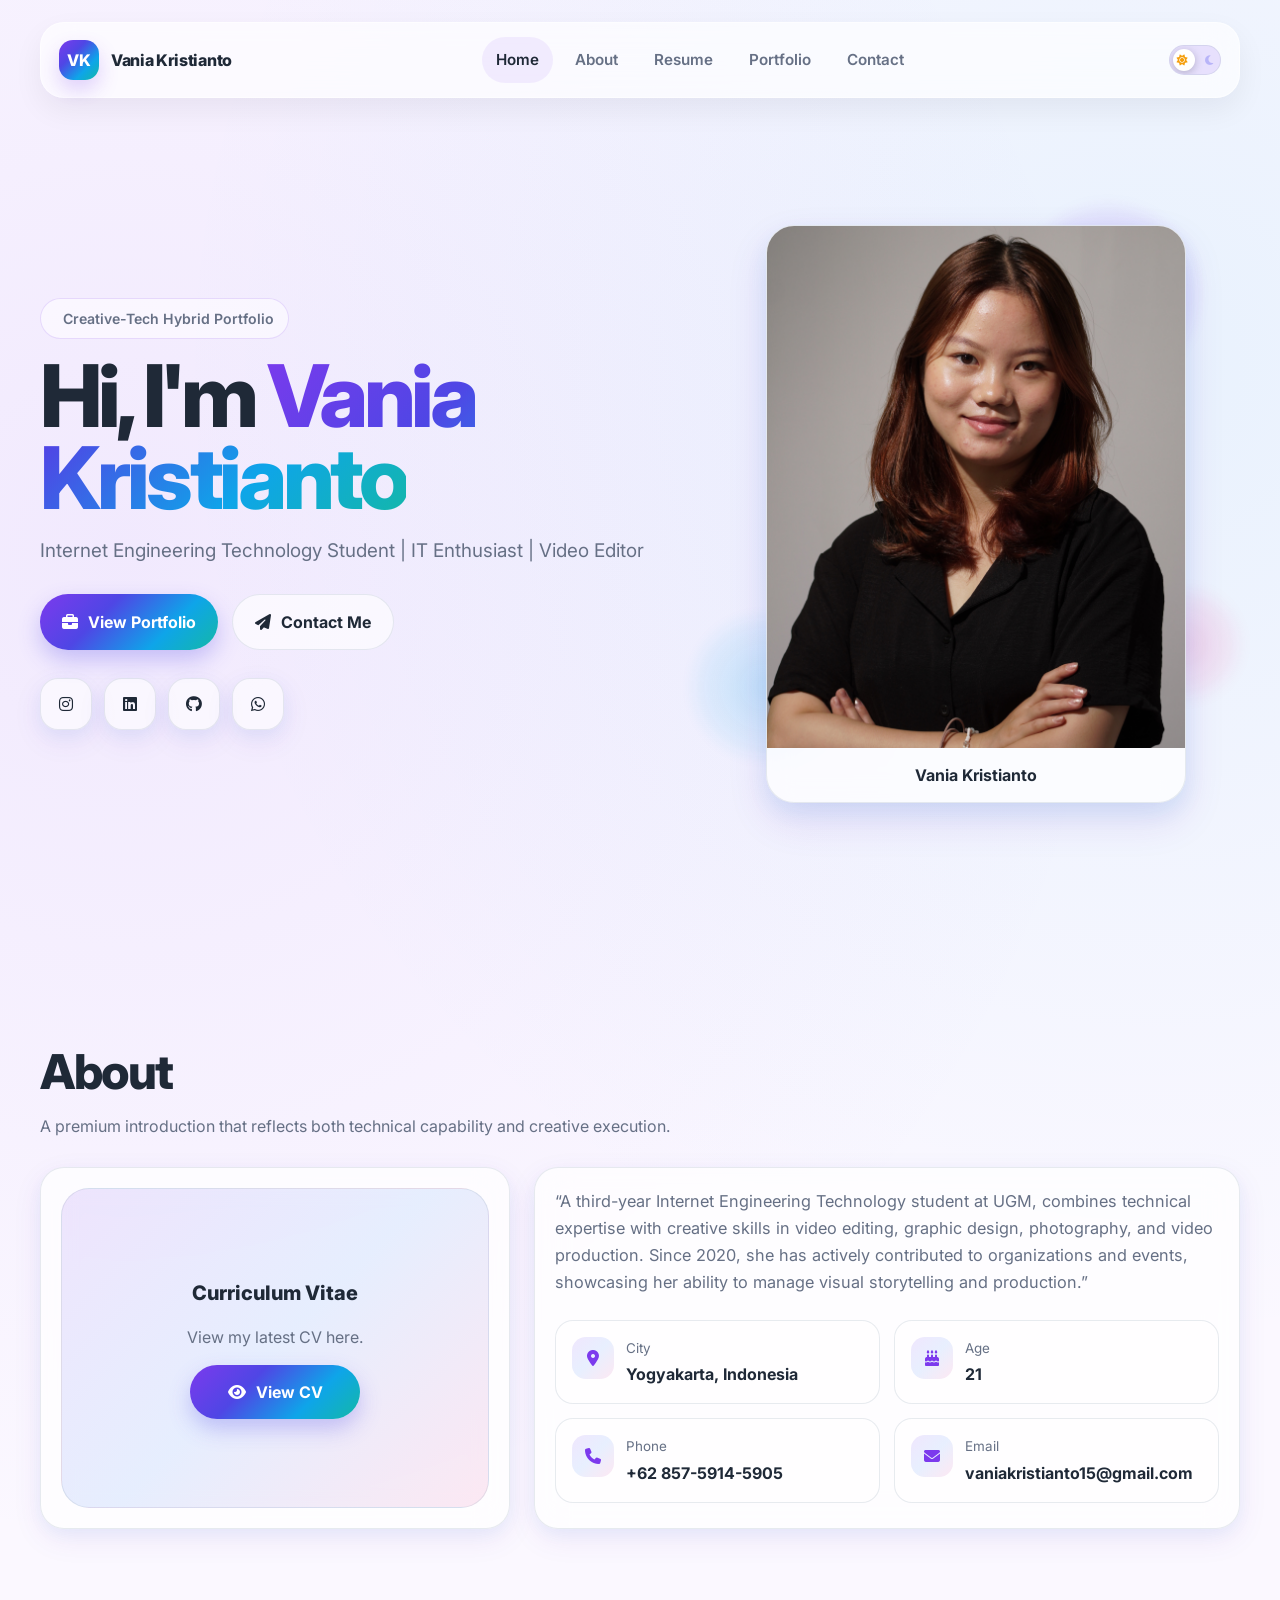
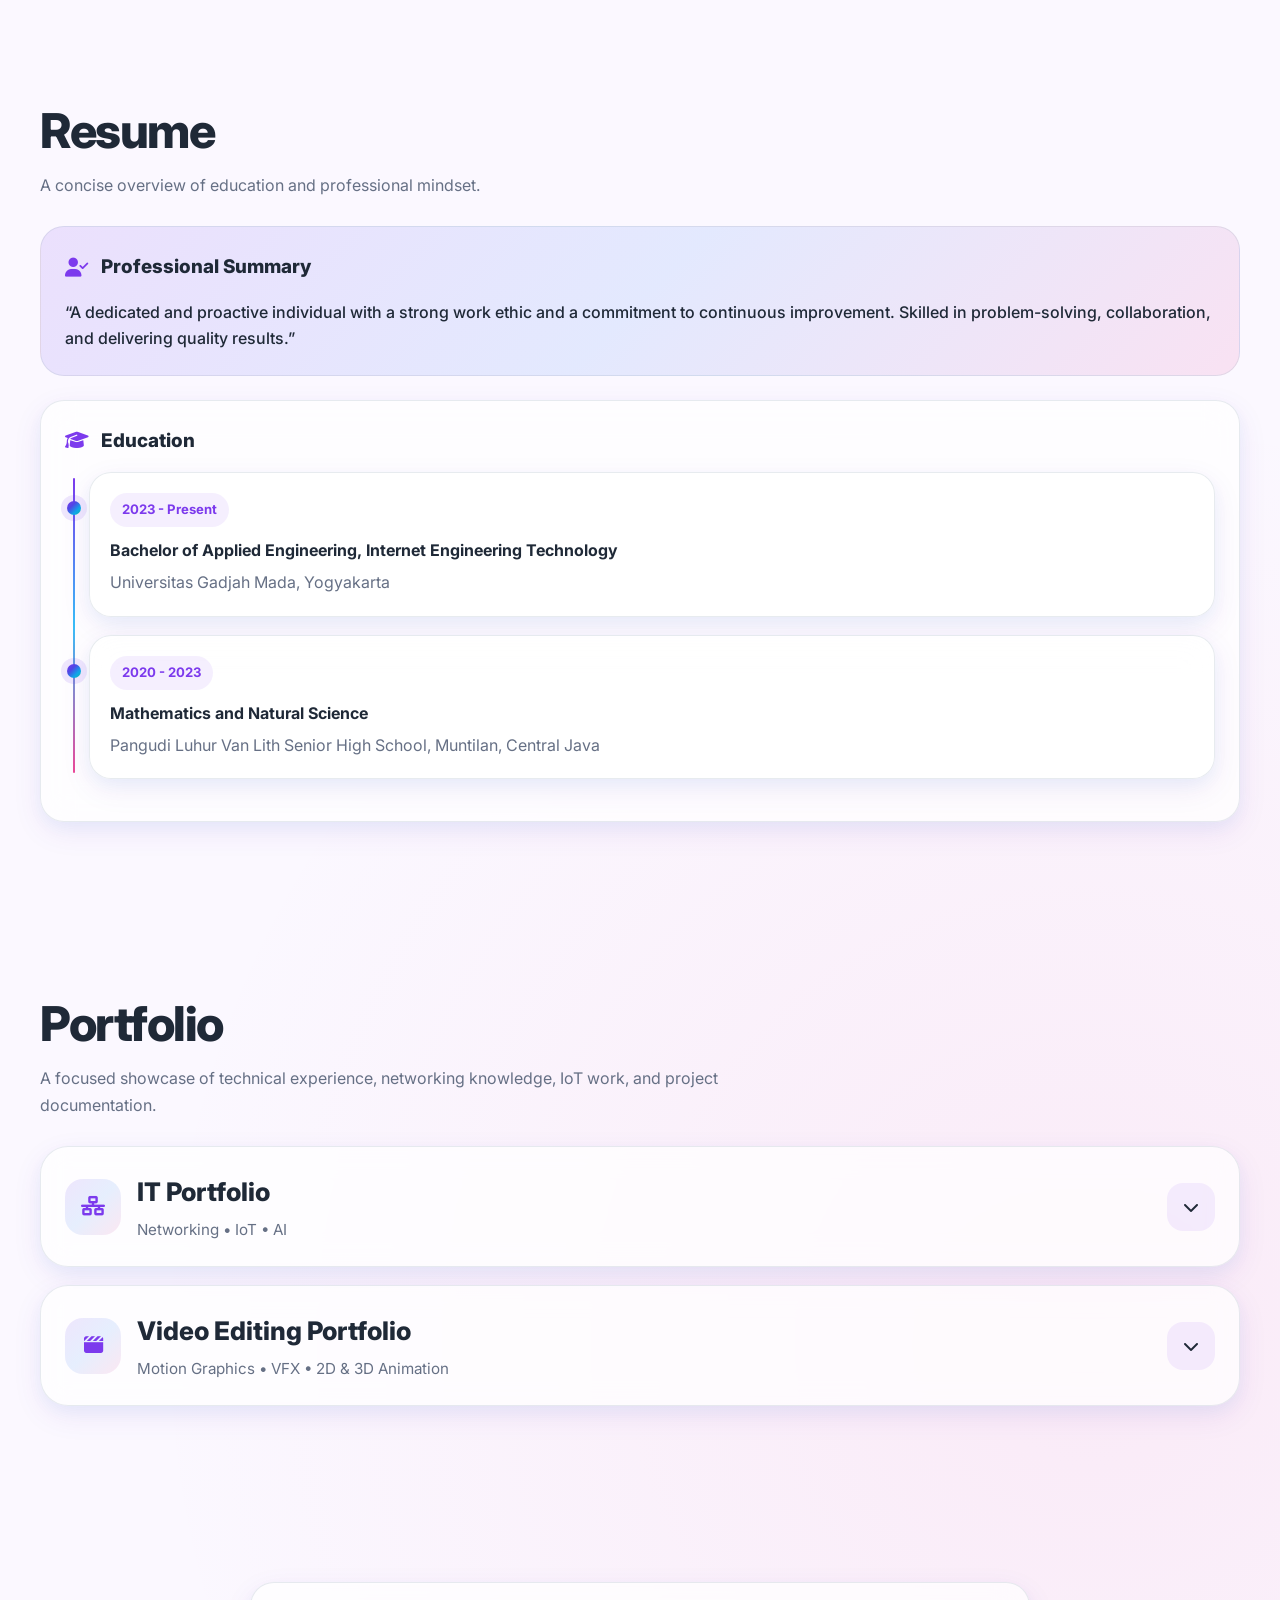
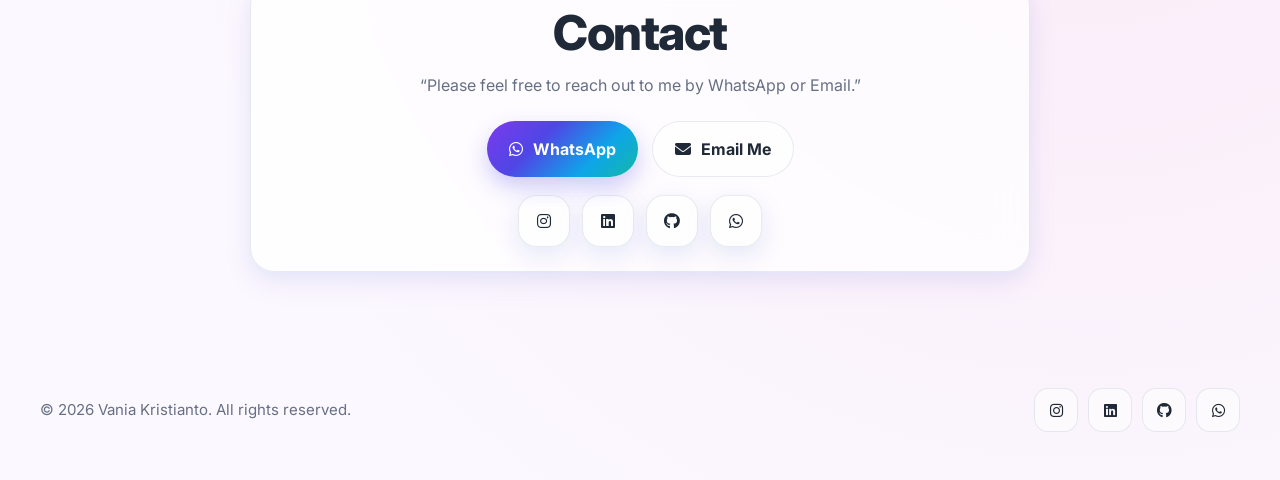
==== commit 7ce1341c: "all changes" ====
--- a/index.html
+++ b/index.html
@@ -230,17 +230,10 @@
               <div class="accordion-panel-inner portfolio-layout">
                 <section>
                   <h4 class="subsection-title"><i class="fa-solid fa-briefcase"></i> Experiences</h4>
-                  <div class="experience-grid">
-                    <article class="experience-card">
-                      <div class="experience-icon"><i class="fa-solid fa-server"></i></div>
-                      <span class="experience-date">Feb 2026 - Present</span>
-                      <p class="experience-org">PT Berca Hardayaperkasa</p>
-                      <h5 class="experience-role">Network Engineering Internship</h5>
-                      <a class="experience-link" href="https://berca.co.id" target="_blank" rel="noopener noreferrer" aria-label="Open PT Berca Hardaya Perkasa Instagram">
-                        <i class="bi bi-links"></i>
-                        Click for more
-                      </a>
-                    </article>
+                  <div class="experience-grid experience-logo-grid">
+                    <a class="experience-logo-link" href="https://berca.co.id" target="_blank" rel="noopener noreferrer" aria-label="Open PT Berca Hardayaperkasa website" title="PT Berca Hardayaperkasa">
+                      <img class="experience-logo-img" src="img/IT/Logo/berca.webp" alt="PT Berca Hardayaperkasa logo" loading="lazy" />
+                    </a>
                   </div>
                 </section>
 
@@ -285,77 +278,31 @@
               <div class="accordion-panel-inner portfolio-layout">
                 <section>
                   <h4 class="subsection-title"><i class="fa-solid fa-film"></i> Experiences</h4>
-                  <div class="experience-grid">
-                    <article class="experience-card">
-                      <div class="experience-icon"><i class="fa-solid fa-clapperboard"></i></div>
-                      <span class="experience-date">Mar 2026 - Present</span>
-                      <p class="experience-org">PLN</p>
-                      <h5 class="experience-role">Freelance Motion Grapher</h5>
-                      <a class="experience-link" href="https://instagram.com/pln_id" target="_blank" rel="noopener noreferrer" aria-label="Open PLN Instagram">
-                        <i class="bi bi-instagram"></i>
-                        Click for more
-                      </a>
-                    </article>
-                    <article class="experience-card">
-                      <div class="experience-icon"><i class="fa-solid fa-scissors"></i></div>
-                      <span class="experience-date">Aug 2025 - Present</span>
-                      <p class="experience-org">Porsenigama UGM 2025</p>
-                      <h5 class="experience-role">Staff of Editing</h5>
-                      <a class="experience-link" href="https://instagram.com/porsenigama" target="_blank" rel="noopener noreferrer" aria-label="Open Porsenigama UGM Instagram">
-                        <i class="bi bi-instagram"></i>
-                        Click for more
-                      </a>
-                    </article>
-                    <article class="experience-card">
-                      <div class="experience-icon"><i class="fa-solid fa-scissors"></i></div>
-                      <span class="experience-date">May - Dec 2025</span>
-                      <p class="experience-org">Gelanggang Expo UGM 2025</p>
-                      <h5 class="experience-role">Staff of Editing</h5>
-                      <a class="experience-link" href="https://instagram.com/gelexugm" target="_blank" rel="noopener noreferrer" aria-label="Open Gelanggang Expo UGM Instagram">
-                        <i class="bi bi-instagram"></i>
-                        Click for more
-                      </a>
-                    </article>
-                    <article class="experience-card">
-                      <div class="experience-icon"><i class="fa-solid fa-users-gear"></i></div>
-                      <span class="experience-date">Mar - Jul 2025</span>
-                      <p class="experience-org">Gadjah Mada Basketball Competition 2025</p>
-                      <h5 class="experience-role">Coordinator of Design &amp; Documentation</h5>
-                      <a class="experience-link" href="https://instagram.com/gbc.ugm" target="_blank" rel="noopener noreferrer" aria-label="Open Gadjah Mada Basketball Competition Instagram">
-                        <i class="bi bi-instagram"></i>
-                        Click for more
-                      </a>
-                    </article>
-                    <article class="experience-card">
-                      <div class="experience-icon"><i class="fa-solid fa-layer-group"></i></div>
-                      <span class="experience-date">Jul 2024 - Mar 2025</span>
-                      <p class="experience-org">National Networking Competition 3.0</p>
-                      <h5 class="experience-role">Coordinator of DDD (Design, Documentation, Decoration)</h5>
-                      <a class="experience-link" href="https://instagram.com/netcomp.ugm" target="_blank" rel="noopener noreferrer" aria-label="Open National Networking Competition Instagram">
-                        <i class="bi bi-instagram"></i>
-                        Click for more
-                      </a>
-                    </article>
-                    <article class="experience-card">
-                      <div class="experience-icon"><i class="fa-solid fa-scissors"></i></div>
-                      <span class="experience-date">Apr - Dec 2024</span>
-                      <p class="experience-org">Pionir Permadani 2024</p>
-                      <h5 class="experience-role">Staff of Editing</h5>
-                      <a class="experience-link" href="https://instagram.com/pionirpermadani" target="_blank" rel="noopener noreferrer" aria-label="Open Pionir Permadani Instagram">
-                        <i class="bi bi-instagram"></i>
-                        Click for more
-                      </a>
-                    </article>
-                    <article class="experience-card">
-                      <div class="experience-icon"><i class="fa-solid fa-camera"></i></div>
-                      <span class="experience-date">Mar - Nov 2024</span>
-                      <p class="experience-org">Misa Syukur UGM 2024</p>
-                      <h5 class="experience-role">Sub Coordinator of Documentation</h5>
-                      <a class="experience-link" href="https://instagram.com/misyu.ugm" target="_blank" rel="noopener noreferrer" aria-label="Open Misa Syukur UGM Instagram">
-                        <i class="bi bi-instagram"></i>
-                        Click for more
-                      </a>
-                    </article>
+                  <div class="experience-grid experience-logo-grid">
+                    <a class="experience-logo-link" href="https://instagram.com/pln_id" target="_blank" rel="noopener noreferrer" aria-label="Open PLN Instagram" title="PLN Corporate University">
+                      <img class="experience-logo-img" src="img/Video Editing/Logo/pln.webp" alt="PLN logo" loading="lazy" />
+                    </a>
+                    <a class="experience-logo-link" href="https://instagram.com/porsenigama" target="_blank" rel="noopener noreferrer" aria-label="Open Porsenigama UGM Instagram" title="Porsenigama UGM 2025">
+                      <img class="experience-logo-img" src="img/Video Editing/Logo/psg.webp" alt="Porsenigama UGM logo" loading="lazy" />
+                    </a>
+                    <a class="experience-logo-link" href="https://instagram.com/gelexugm" target="_blank" rel="noopener noreferrer" aria-label="Open Gelanggang Expo UGM Instagram" title="Gelanggang Expo UGM 2025">
+                      <img class="experience-logo-img" src="img/Video Editing/Logo/glx.webp" alt="Gelanggang Expo UGM logo" loading="lazy" />
+                    </a>
+                    <a class="experience-logo-link" href="https://instagram.com/gbc.ugm" target="_blank" rel="noopener noreferrer" aria-label="Open Gadjah Mada Basketball Competition Instagram" title="Gadjah Mada Basketball Competition 2025">
+                      <img class="experience-logo-img" src="img/Video Editing/Logo/gbc.webp" alt="Gadjah Mada Basketball Competition logo" loading="lazy" />
+                    </a>
+                    <a class="experience-logo-link" href="https://instagram.com/netcomp.ugm" target="_blank" rel="noopener noreferrer" aria-label="Open National Networking Competition Instagram" title="National Networking Competition 3.0">
+                      <img class="experience-logo-img" src="img/Video Editing/Logo/netcomp.webp" alt="National Networking Competition logo" loading="lazy" />
+                    </a>
+                    <a class="experience-logo-link" href="https://instagram.com/pionirpermadani" target="_blank" rel="noopener noreferrer" aria-label="Open Pionir Permadani Instagram" title="Pionir Permadani 2024">
+                      <img class="experience-logo-img" src="img/Video Editing/Logo/permad.webp" alt="Pionir Permadani logo" loading="lazy" />
+                    </a>
+                    <a class="experience-logo-link" href="https://instagram.com/misyu.ugm" target="_blank" rel="noopener noreferrer" aria-label="Open Misa Syukur UGM Instagram" title="Misa Syukur UGM 2024">
+                      <img class="experience-logo-img" src="img/Video Editing/Logo/misyu.webp" alt="Misa Syukur UGM logo" loading="lazy" />
+                    </a>
+                    <a class="experience-logo-link" href="https://instagram.com/misakampusugm" target="_blank" rel="noopener noreferrer" aria-label="Open Misa Kampus UGM Instagram" title="Misa Kampus UGM 2024">
+                      <img class="experience-logo-img" src="img/Video Editing/Logo/miskam.webp" alt="Misa Kampus UGM logo" loading="lazy" />
+                    </a>
                   </div>
                 </section>
 
--- a/styles.css
+++ b/styles.css
@@ -894,6 +894,39 @@
   gap: 12px;
 }
 
+.experience-logo-grid {
+  display: flex;
+  flex-wrap: wrap;
+  align-items: center;
+  justify-content: flex-start;
+  gap: 18px 22px;
+}
+
+.experience-logo-link {
+  min-height: 0;
+  padding: 0;
+  border: 0;
+  background: transparent;
+  display: inline-flex;
+  flex: 0 0 auto;
+  align-items: center;
+  justify-content: center;
+  transition: transform var(--transition), opacity var(--transition);
+}
+
+.experience-logo-link:hover {
+  transform: scale(1.06);
+  opacity: 0.95;
+}
+
+.experience-logo-img {
+  width: auto;
+  height: 110px;
+  max-width: none;
+  max-height: 110px;
+  object-fit: contain;
+}
+
 .experience-sort-note {
   margin: -4px 0 14px;
   color: var(--muted);
